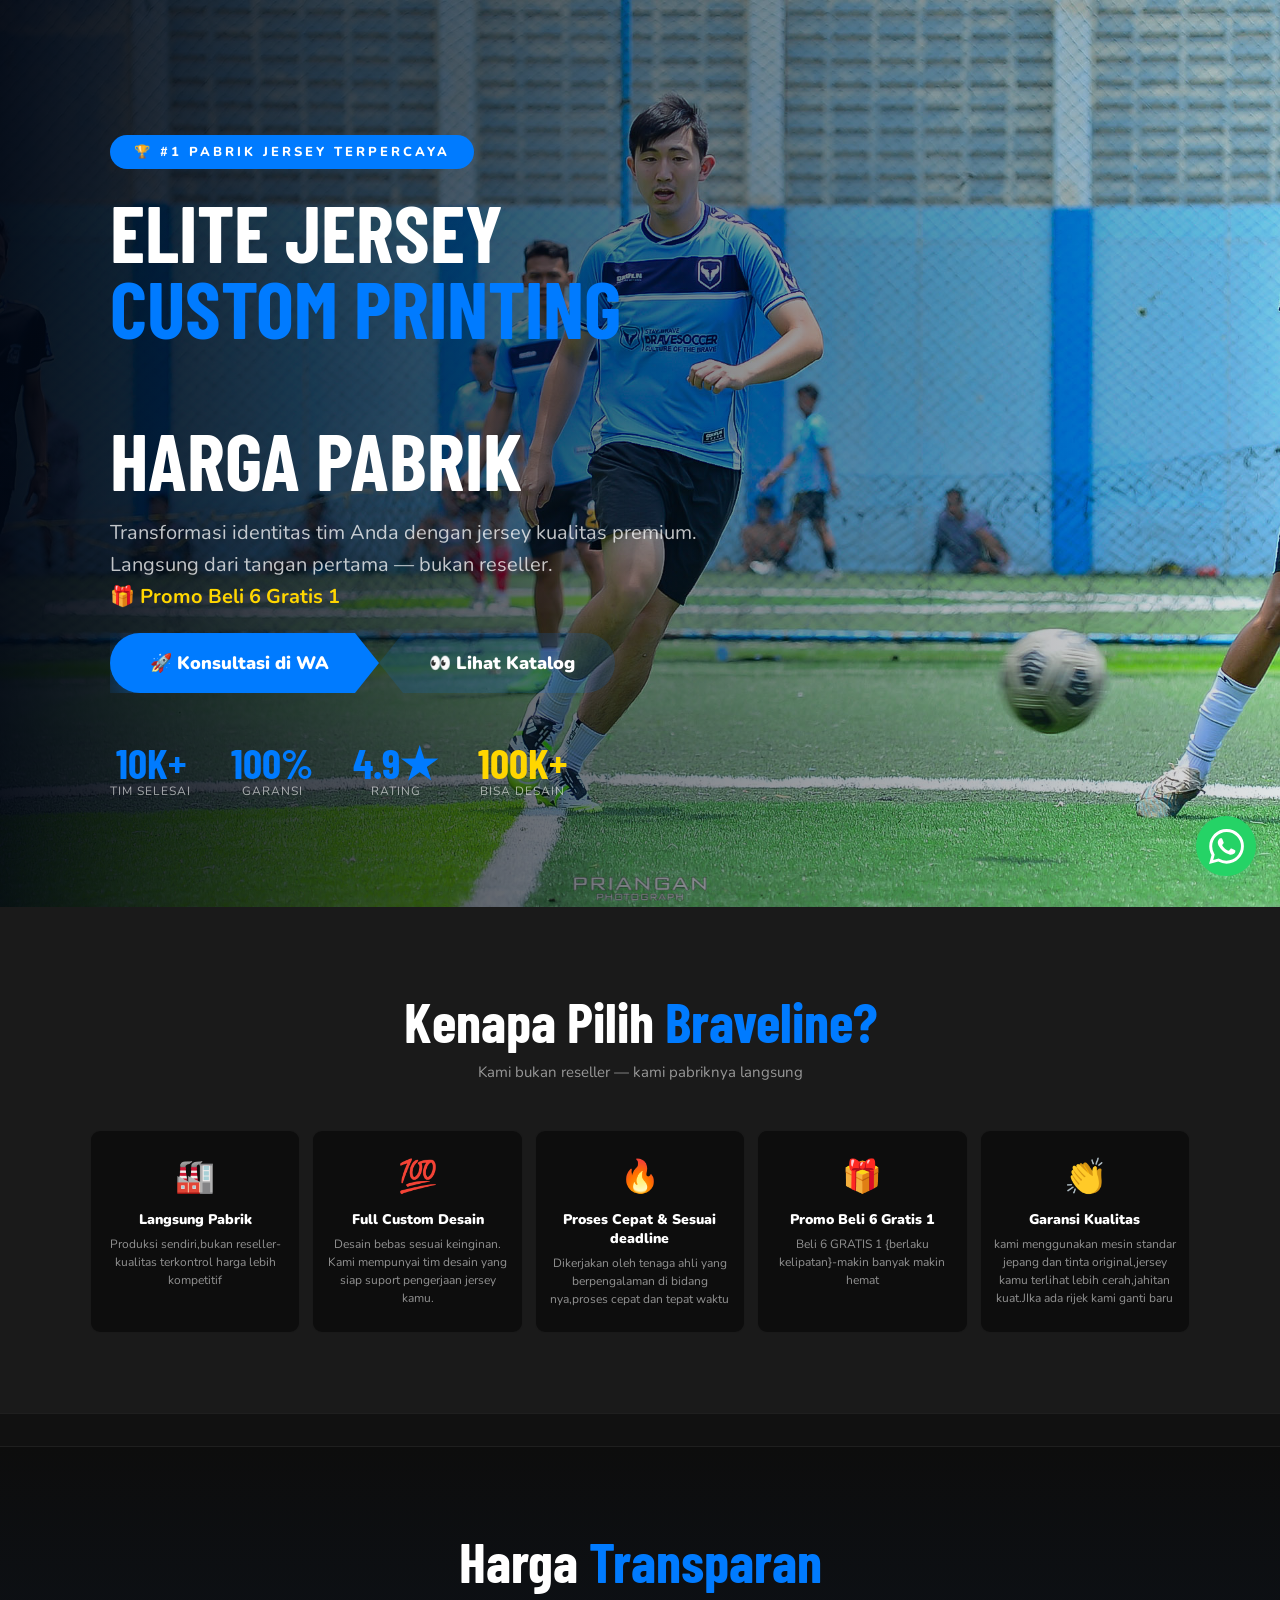
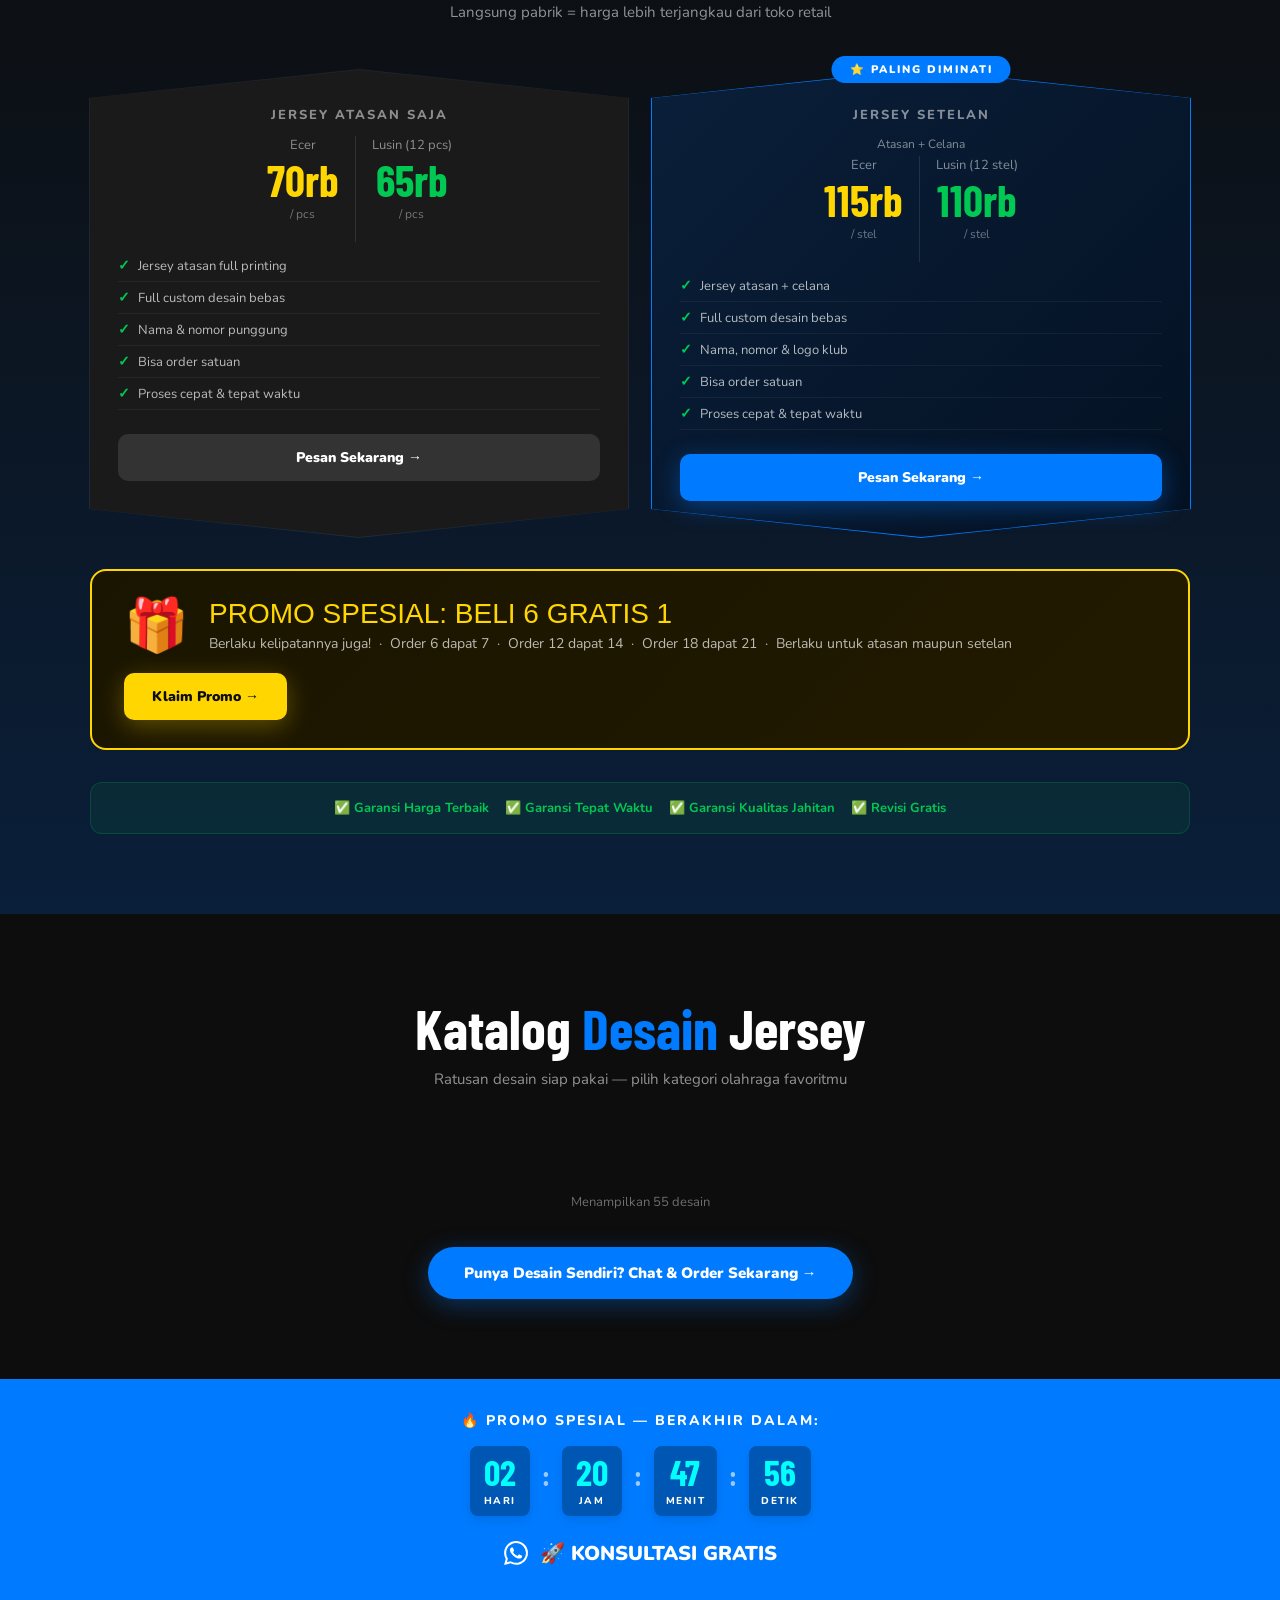
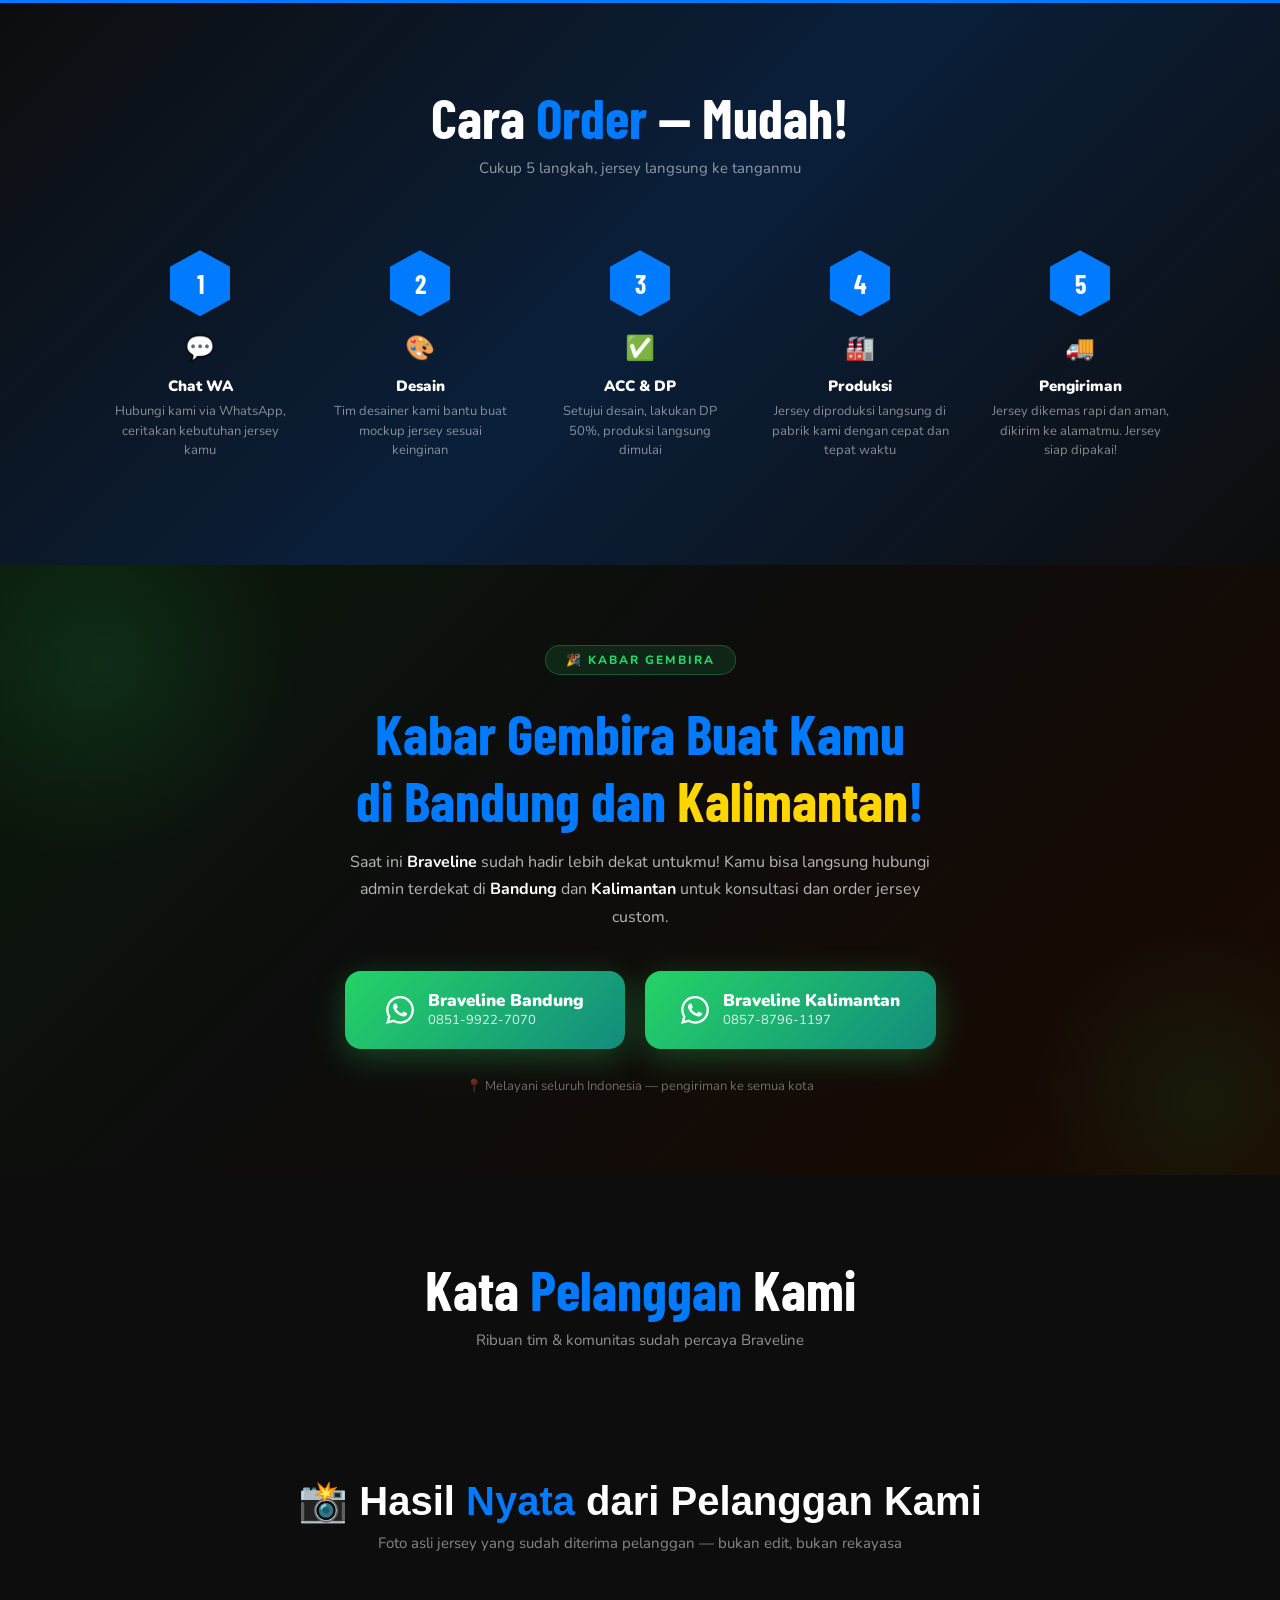
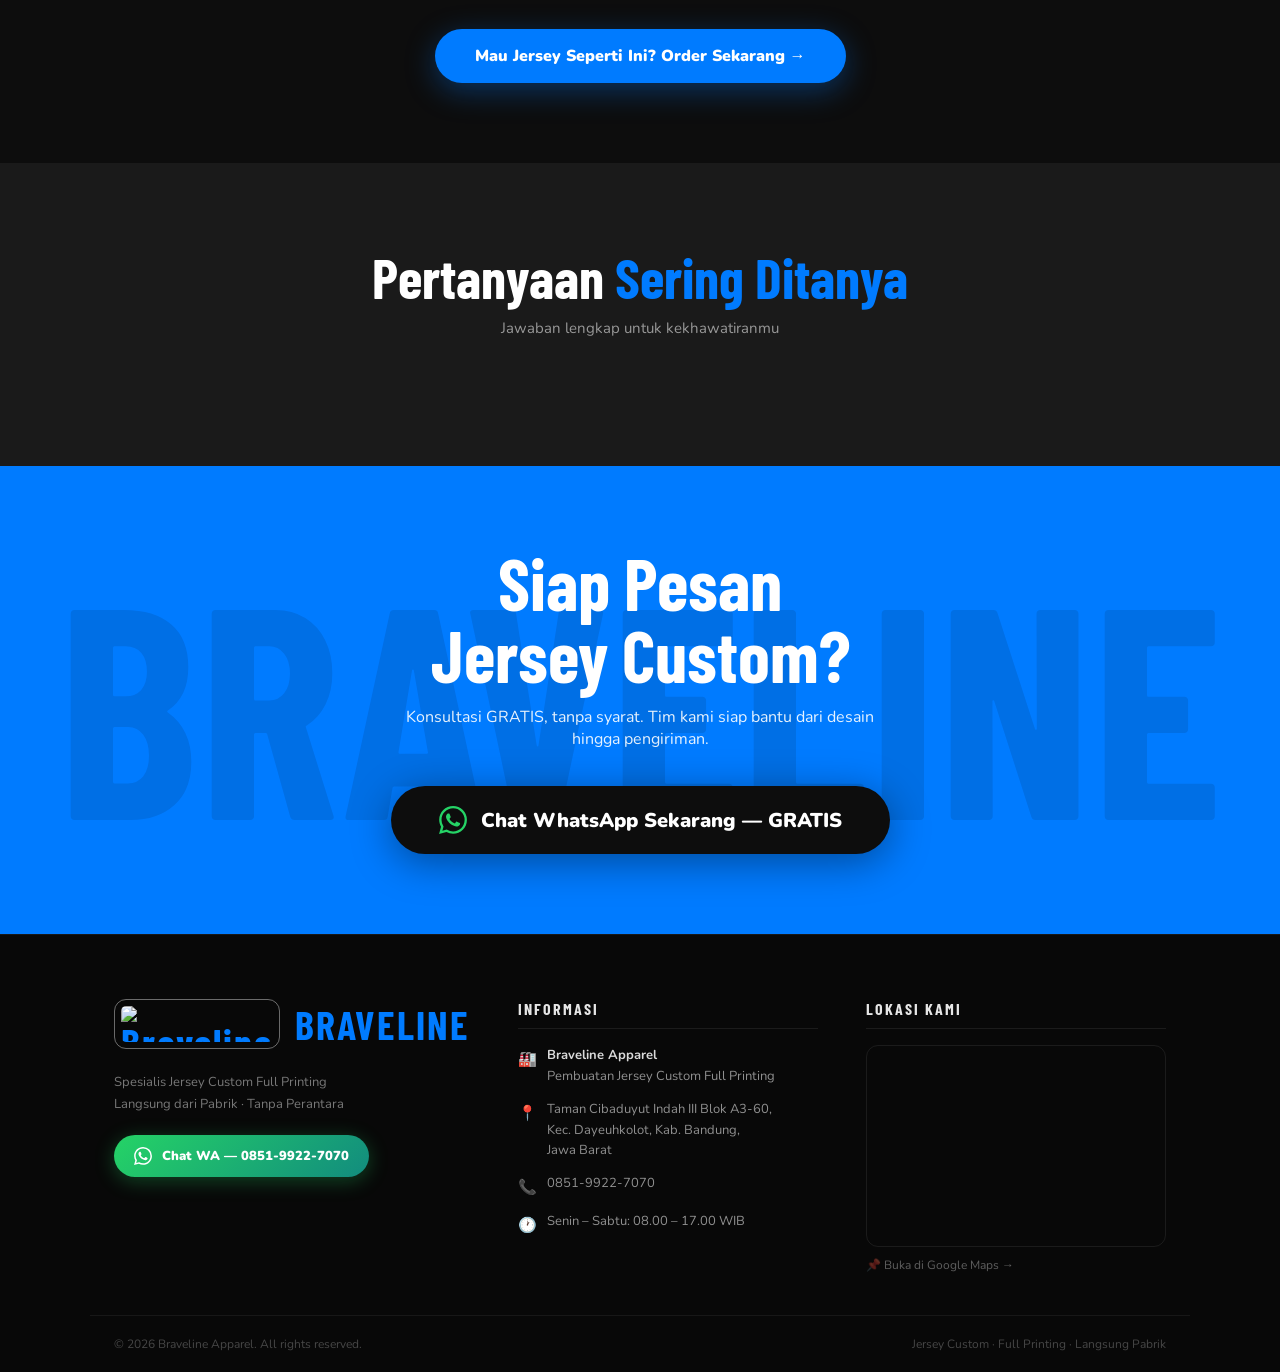
==== index.html @ 71b63ddf "UI: Reversed Hasil Nyata carousel direction for counter-flow effect" ====
<!DOCTYPE html>
<html lang="id">
<head>
    <meta charset="UTF-8">
    <meta name="viewport" content="width=device-width, initial-scale=1.0">
    <title>Braveline – MANUFAKTUR JERSEY MUTU TINGGI &amp; EKONOMIS</title>
    <meta name="description" content="Sentra produksi kaos olahraga cetakan personal bermutu. Rancangan sesuka hati, material unggulan, dengan nilai ekonomis.">
    
    <!-- Open Graph / Meta Tags -->
    <meta property="og:type" content="website">
    <meta property="og:url" content="https://braveline.id/">
    <meta property="og:title" content="Braveline – MANUFAKTUR JERSEY MUTU TINGGI &amp; EKONOMIS">
    <meta property="og:description" content="Sentra produksi kaos olahraga cetakan personal bermutu. Rancangan sesuka hati, material unggulan, dengan nilai ekonomis.">
    <meta property="og:image" id="dyn_og_image" content="images/logo.jpg">
    <meta property="twitter:card" content="summary_large_image">
    <meta property="twitter:image" id="dyn_tw_image" content="images/logo.jpg">

    <!-- Favicon & Icons -->
    <link rel="icon" id="dyn_favicon" href="images/logo.jpg" sizes="32x32">
    <link rel="icon" id="dyn_favicon_large" href="images/logo.jpg" sizes="192x192">
    <link rel="apple-touch-icon" id="dyn_apple_icon" href="images/logo.jpg">
    <meta name="msapplication-TileImage" id="dyn_ms_tile" content="images/logo.jpg">

    <!-- Fonts -->
    <link href="https://fonts.googleapis.com/css2?family=Barlow+Condensed:ital,wght@0,700;0,800;0,900;1,700;1,800;1,900&family=Nunito:wght@400;700;800;900&display=swap" rel="stylesheet">
</head>
<body class="home">
<style>:root {
    --biru: #007BFF;
    --biru-gelap: #0056b3;
    --hitam: #0D0D0D;
    --abu: #1A1A1A;
    --abu-muda: #F5F5F5;
    --putih: #FFFFFF;
    --kuning: #FFD600;
    --hijau: #00C853;
  }

  * { margin: 0; padding: 0; box-sizing: border-box; }

  body {
    font-family: 'Nunito', sans-serif;
    background: var(--hitam);
    color: var(--putih);
    overflow-x: hidden;
  }

  .hidden {
    display: none !important;
  }

  .hero {
    background: url('images/hero.png') center/cover no-repeat;
    padding: clamp(80px, 15vh, 160px) 0 clamp(60px, 12vh, 120px);
    position: relative;
    overflow: hidden;
    display: flex;
    align-items: center;
    justify-content: center;
  }

  .hero::before {
    content: '';
    position: absolute;
    inset: 0;
    background: linear-gradient(90deg, rgba(1,6,17,0.95) 0%, rgba(1,6,17,0.5) 50%, rgba(1,6,17,0.1) 100%);
    z-index: 1;
  }

  .hero-content {
    flex: 1;
    max-width: 800px;
    position: relative;
    z-index: 5;
    text-align: left;
  }

  .hero-badge {
    background: var(--biru);
    color: var(--putih);
    font-size: 13px;
    font-weight: 800;
    letter-spacing: 3px;
    text-transform: uppercase;
    padding: 8px 24px;
    border-radius: 50px;
    margin-bottom: 24px;
    position: relative;
    z-index: 2;
    display: inline-block;
    animation: fadeDown 0.8s ease both;
  }

  @keyframes fadeDown {
    from { opacity: 0; transform: translateY(-20px); }
    to { opacity: 1; transform: translateY(0); }
  }
  @keyframes fadeUp {
    from { opacity: 0; transform: translateY(30px); }
    to { opacity: 1; transform: translateY(0); }
  }

  .hero-title {
    font-family: 'Barlow Condensed', sans-serif; font-weight: 700;
    font-size: clamp(40px, 8vw, 80px);
    line-height: 0.95;
    text-align: left;
    position: relative;
    z-index: 2;
    animation: fadeDown 0.8s ease 0.2s both;
  }

  .hero-title span.hl-color {
    color: var(--biru);
    display: block;
  }

  .hero-subtitle {
    font-size: clamp(16px, 2.5vw, 20px);
    color: rgba(255,255,255,0.75);
    text-align: left;
    max-width: 600px;
    line-height: 1.6;
    margin: 20px 0;
    position: relative;
    z-index: 2;
    animation: fadeUp 0.8s ease 0.4s both;
  }

  .hero-subtitle strong { color: var(--kuning); }

  .hero-stats {
    display: flex;
    gap: 40px;
    margin: 48px 0 0 0;
    position: relative;
    z-index: 2;
    animation: fadeUp 0.8s ease 0.5s both;
    flex-wrap: wrap;
    justify-content: flex-start;
  }

  .stat-item { text-align: center; }

  .stat-number {
    font-family: 'Barlow Condensed', sans-serif; font-weight: 700;
    font-size: 42px;
    color: var(--kuning);
    line-height: 1;
  }

  .stat-label {
    font-size: 12px;
    color: rgba(255,255,255,0.6);
    text-transform: uppercase;
    letter-spacing: 1px;
  }

  .btn-wa {
    display: inline-flex;
    align-items: center;
    gap: 12px;
    background: #007BFF;
    color: var(--putih);
    font-size: 18px;
    font-weight: 900;
    padding: 18px 50px 18px 40px;
    border-radius: 60px 0 0 60px;
    text-decoration: none;
    transition: all 0.3s ease;
    position: relative;
    z-index: 2;
    clip-path: polygon(0% 0%, calc(100% - 24px) 0%, 100% 50%, calc(100% - 24px) 100%, 0% 100%);
    filter: drop-shadow(0 8px 15px rgba(0,123,255,0.4));
    animation: fadeUp 0.8s ease 0.6s both;
  }

  .btn-wa:hover {
    transform: translateY(-3px) scale(1.02);
    filter: drop-shadow(0 12px 25px rgba(0,123,255,0.6));
  }

  .btn-wa svg, .btn-cta-wa svg { width: 24px; height: 24px; fill: white; flex-shrink: 0; }

  /* Removed btn-wa-pulse for clean arrow shape */

  /* BUTTON KATALOG ARROW */
  .btn-catalog {
    display: inline-flex;
    align-items: center;
    gap: 10px;
    background: rgba(0,123,255,0.15); /* Translucent blue */
    color: var(--putih);
    font-size: 18px;
    font-weight: 900;
    padding: 18px 40px 18px 50px;
    border-radius: 0 60px 60px 0;
    text-decoration: none;
    transition: all 0.3s ease;
    position: relative;
    z-index: 2;
    clip-path: polygon(24px 0%, 100% 0%, 100% 100%, 24px 100%, 0% 50%);
    animation: fadeUp 0.8s ease 0.6s both;
  }

  .btn-catalog:hover {
    background: rgba(0,123,255,0.3);
    transform: translateY(-3px) scale(1.02);
  }

  .hero-actions {
    display: flex;
    gap: -8px; /* Intentionally negative gap to mesh them */
    margin-bottom: 40px;
    justify-content: flex-start;
    flex-wrap: nowrap;
    position: relative;
    z-index: 2;
  }
  
  @media (max-width: 600px) {
    .btn-wa, .btn-catalog {
        font-size: 16px;
        padding: 14px 40px 14px 28px;
    }
    .btn-catalog {
        padding: 14px 28px 14px 40px;
    }
  }

  .countdown-section {
    background: var(--biru);
    padding: 32px 20px;
    text-align: center;
  }

  .countdown-label {
    font-size: 14px;
    font-weight: 800;
    letter-spacing: 2px;
    text-transform: uppercase;
    margin-bottom: 16px;
  }

  .countdown-boxes {
    display: flex;
    gap: 12px;
    justify-content: center;
    align-items: center;
  }

  .cd-box {
    background: var(--biru-gelap);
    border-radius: 8px;
    padding: 8px 12px;
    min-width: 60px;
    text-align: center;
    box-shadow: 0 4px 12px rgba(0,0,0,0.1);
  }

  .cd-num {
    font-family: 'Barlow Condensed', sans-serif; font-weight: 700;
    font-size: 36px;
    line-height: 1;
    color: #00FFFF;
  }

  .cd-label {
    font-size: 10px;
    font-weight: 800;
    letter-spacing: 1.5px;
    text-transform: uppercase;
    color: var(--putih);
    margin-top: 4px;
  }

  .cd-sep {
    font-family: 'Barlow Condensed', sans-serif; font-weight: 700;
    font-size: 28px;
    color: rgba(255,255,255,0.6);
    padding-bottom: 12px;
  }

  .countdown-cta {
    display: inline-flex;
    align-items: center;
    justify-content: center;
    gap: 12px;
    color: var(--putih);
    font-size: 20px;
    font-weight: 900;
    text-decoration: none;
    margin-top: 24px;
    transition: all 0.3s ease;
  }
  .countdown-cta:hover { transform: scale(1.05); }
  .countdown-cta svg { width: 24px; height: 24px; fill: currentColor; }

  .section { padding: 80px 20px; }

  .section-title {
    font-family: 'Barlow Condensed', sans-serif; font-weight: 700;
    font-size: clamp(36px, 6vw, 56px);
    text-align: center;
    margin-bottom: 8px;
  }

  .section-title span { color: var(--biru); }

  .section-sub {
    text-align: center;
    color: rgba(255,255,255,0.55);
    font-size: 15px;
    margin-bottom: 48px;
  }

  .container { max-width: 1100px; margin: 0 auto; }

  .usp-section { background: var(--abu); padding: 80px 20px; }

  .usp-grid {
    display: grid;
    grid-template-columns: repeat(auto-fill, minmax(190px, 1fr));
    gap: 12px;
    justify-content: center;
  }

  .usp-card {
    background: #0d0d0d;
    border: 1px solid rgba(255,255,255,0.05);
    border-radius: 10px;
    padding: 24px 12px;
    text-align: center;
    transition: all 0.3s ease;
    position: relative;
    overflow: hidden;
  }

  .usp-card::before {
    content: '';
    position: absolute;
    top: 0; left: 35%; right: 35%;
    height: 3px;
    background: var(--biru);
    transform: scaleX(0);
    transition: transform 0.3s ease;
    border-radius: 0 0 4px 4px;
  }

  .usp-card:hover { transform: translateY(-4px); border-color: rgba(0,123,255,0.5); }
  .usp-card:hover::before { transform: scaleX(1); }

  .usp-icon { font-size: 32px; margin-bottom: 12px; display: block; }
  .usp-title { font-size: 14px; font-weight: 900; margin-bottom: 6px; color: var(--putih); }
  .usp-desc { font-size: 12px; color: rgba(255,255,255,0.55); line-height: 1.5; }

  .harga-section {
    background: linear-gradient(180deg, #0D0D0D 0%, #0a1f3a 100%);
    padding: 80px 20px;
  }

  .harga-grid {
    display: grid;
    grid-template-columns: repeat(auto-fit, minmax(280px, 1fr));
    gap: 24px;
  }

  .harga-card {
    padding: 36px 28px;
    text-align: center;
    transition: all 0.3s ease;
    position: relative;
    z-index: 1;
  }

  .harga-card::before {
    content: '';
    position: absolute;
    inset: 0;
    z-index: -1;
    background: var(--abu);
    clip-path: polygon(50% 0, 100% 28px, 100% calc(100% - 28px), 50% 100%, 0 calc(100% - 28px), 0 28px);
    transition: all 0.3s ease;
  }

  .harga-card::after {
    content: '';
    position: absolute;
    inset: -1px;
    z-index: -2;
    background: rgba(255,255,255,0.08);
    clip-path: polygon(50% 0, 100% 29px, 100% calc(100% - 29px), 50% 100%, 0 calc(100% - 29px), 0 29px);
    transition: all 0.3s ease;
  }

  .harga-card.featured::before {
    background: linear-gradient(135deg, #0a1f3a, #041122);
  }

  .harga-card.featured::after {
    background: var(--biru);
  }

  .harga-badge {
    position: absolute;
    top: -14px;
    left: 50%;
    transform: translateX(-50%);
    background: var(--biru);
    color: white;
    font-size: 11px;
    font-weight: 900;
    letter-spacing: 2px;
    text-transform: uppercase;
    padding: 6px 18px;
    border-radius: 50px;
    white-space: nowrap;
  }

  .harga-kategori {
    font-size: 13px;
    font-weight: 800;
    letter-spacing: 2px;
    text-transform: uppercase;
    color: rgba(255,255,255,0.5);
    margin-bottom: 12px;
  }

  .harga-mulai { font-size: 13px; color: rgba(255,255,255,0.5); }

  .harga-angka {
    font-family: 'Barlow Condensed', sans-serif; font-weight: 700;
    font-size: 56px;
    color: var(--kuning);
    line-height: 1;
    margin: 4px 0;
  }

  .harga-satuan { font-size: 12px; color: rgba(255,255,255,0.4); margin-bottom: 20px; }

  .harga-fitur { list-style: none; text-align: left; margin-bottom: 24px; }

  .harga-fitur li {
    font-size: 13px;
    color: rgba(255,255,255,0.7);
    padding: 6px 0;
    display: flex;
    align-items: center;
    gap: 8px;
    border-bottom: 1px solid rgba(255,255,255,0.05);
  }

  .harga-fitur li::before {
    content: '✓';
    color: var(--hijau);
    font-weight: 900;
    font-size: 14px;
    flex-shrink: 0;
  }

  .testi-section { background: var(--hitam); padding: 80px 20px; }

  .testi-grid {
    display: flex;
    gap: 20px;
    width: max-content;
    will-change: transform;
  }

  .testi-card {
    min-width: 320px;
    max-width: 320px;
    flex-shrink: 0;
    background: var(--abu);
    border-radius: 16px;
    padding: 28px;
    border: 1px solid rgba(255,255,255,0.06);
    position: relative;
  }

  .testi-stars { color: var(--kuning); font-size: 16px; margin-bottom: 12px; }

  .testi-text {
    font-size: 14px;
    color: rgba(255,255,255,0.75);
    line-height: 1.7;
    margin-bottom: 20px;
    font-style: italic;
  }

  .testi-text::before {
    content: '"';
    font-family: 'Barlow Condensed', sans-serif; font-weight: 700;
    font-size: 60px;
    color: var(--biru);
    opacity: 0.4;
    line-height: 0;
    vertical-align: -20px;
    margin-right: 4px;
  }

  .testi-author { display: flex; align-items: center; gap: 12px; }

  .testi-avatar {
    width: 44px;
    height: 44px;
    border-radius: 50%;
    background: linear-gradient(135deg, var(--biru), #ff6b35);
    display: flex;
    align-items: center;
    justify-content: center;
    font-family: 'Barlow Condensed', sans-serif; font-weight: 700;
    font-size: 20px;
    color: white;
    flex-shrink: 0;
  }

  .testi-name { font-weight: 800; font-size: 14px; }
  .testi-kota { font-size: 12px; color: rgba(255,255,255,0.45); }

  .testi-verified {
    position: absolute;
    top: 20px;
    right: 20px;
    background: rgba(0,200,83,0.15);
    color: var(--hijau);
    font-size: 11px;
    font-weight: 800;
    padding: 4px 10px;
    border-radius: 50px;
    border: 1px solid rgba(0,200,83,0.3);
  }

  .proses-section {
    background: linear-gradient(135deg, #0D0D0D, #0a1f3a, #0D0D0D);
    padding: 80px 20px;
  }

  .proses-steps {
    display: grid;
    grid-template-columns: repeat(auto-fit, minmax(200px, 1fr));
    gap: 0;
    position: relative;
  }

  .proses-step { text-align: center; padding: 24px 20px; position: relative; }

  .step-num {
    width: 60px;
    height: 66px;
    background: var(--biru);
    display: flex;
    align-items: center;
    justify-content: center;
    font-family: 'Barlow Condensed', sans-serif; font-weight: 700;
    font-size: 26px;
    color: white;
    margin: 0 auto 16px;
    position: relative;
    z-index: 2;
    clip-path: polygon(50% 0%, 100% 25%, 100% 75%, 50% 100%, 0% 75%, 0% 25%);
  }

  .step-num::before {
    content: '';
    position: absolute;
    inset: -6px;
    background: rgba(0,123,255,0.15);
    clip-path: polygon(50% 0%, 100% 25%, 100% 75%, 50% 100%, 0% 75%, 0% 25%);
    z-index: -1;
  }

  .step-icon { font-size: 24px; margin-bottom: 12px; display: block; }
  .step-title { font-weight: 900; font-size: 15px; margin-bottom: 6px; }
  .step-desc { font-size: 13px; color: rgba(255,255,255,0.5); line-height: 1.5; }

  .faq-section { background: var(--abu); padding: 80px 20px; }

  .faq-item {
    border: 1px solid rgba(255,255,255,0.08);
    border-radius: 12px;
    margin-bottom: 12px;
    overflow: hidden;
    transition: border-color 0.3s;
  }

  .faq-item.open { border-color: rgba(0,123,255,0.4); }

  .faq-q {
    padding: 20px 24px;
    font-weight: 800;
    font-size: 15px;
    cursor: pointer;
    display: flex;
    justify-content: space-between;
    align-items: center;
    background: var(--hitam);
    user-select: none;
  }

  .faq-q:hover { background: #1a1a1a; }

  .faq-arrow {
    font-size: 20px;
    color: var(--biru);
    transition: transform 0.3s ease;
    flex-shrink: 0;
  }

  .faq-item.open .faq-arrow { transform: rotate(180deg); }

  .faq-a {
    max-height: 0;
    overflow: hidden;
    transition: max-height 0.4s ease, padding 0.3s ease;
    font-size: 14px;
    color: rgba(255,255,255,0.6);
    line-height: 1.7;
    padding: 0 24px;
    background: var(--hitam);
  }

  .faq-item.open .faq-a { max-height: 200px; padding: 0 24px 20px; }

  .final-cta {
    background: var(--biru);
    padding: 80px 20px;
    text-align: center;
    position: relative;
    overflow: hidden;
  }

  .final-cta::before {
    content: 'BRAVELINE';
    font-family: 'Barlow Condensed', sans-serif; font-weight: 700;
    font-size: 300px;
    position: absolute;
    top: 50%; left: 50%;
    transform: translate(-50%, -50%);
    color: rgba(0,0,0,0.1);
    white-space: nowrap;
    pointer-events: none;
  }

  .final-cta-title {
    font-family: 'Barlow Condensed', sans-serif; font-weight: 700;
    font-size: clamp(40px, 7vw, 72px);
    line-height: 1;
    position: relative;
    z-index: 2;
    margin-bottom: 16px;
  }

  .final-cta-sub {
    font-size: 16px;
    opacity: 0.9;
    margin-bottom: 36px;
    position: relative;
    z-index: 2;
    max-width: 500px;
    margin-left: auto;
    margin-right: auto;
  }

  .btn-wa-big {
    display: inline-flex;
    align-items: center;
    gap: 14px;
    background: var(--hitam);
    color: var(--putih);
    font-size: 20px;
    font-weight: 900;
    padding: 20px 48px;
    border-radius: 60px;
    text-decoration: none;
    box-shadow: 0 8px 40px rgba(0,0,0,0.4);
    transition: all 0.3s ease;
    position: relative;
    z-index: 2;
  }

  .btn-wa-big:hover {
    transform: translateY(-4px) scale(1.04);
    background: #111;
    box-shadow: 0 20px 60px rgba(0,0,0,0.5);
  }

  .btn-wa-big svg { width: 28px; height: 28px; fill: #25D366; flex-shrink: 0; }

  .trust-bar {
    background: #111;
    border-top: 1px solid rgba(255,255,255,0.06);
    border-bottom: 1px solid rgba(255,255,255,0.06);
    padding: 16px 20px;
    overflow: hidden;
  }

  .trust-scroll {
    display: flex;
    gap: 48px;
    animation: marquee 20s linear infinite;
    white-space: nowrap;
    width: max-content;
  }

  @keyframes marquee {
    from { transform: translateX(0); }
    to { transform: translateX(-50%); }
  }

  .trust-item {
    display: flex;
    align-items: center;
    gap: 8px;
    font-size: 13px;
    font-weight: 700;
    color: rgba(255,255,255,0.5);
    flex-shrink: 0;
  }

  .trust-item span { color: var(--kuning); }

  .garansi-bar {
    background: rgba(0,200,83,0.08);
    border: 1px solid rgba(0,200,83,0.2);
    border-radius: 12px;
    padding: 16px 24px;
    display: flex;
    align-items: center;
    gap: 16px;
    margin-top: 32px;
    flex-wrap: wrap;
    justify-content: center;
  }

  .garansi-item {
    display: flex;
    align-items: center;
    gap: 8px;
    font-size: 13px;
    font-weight: 700;
    color: var(--hijau);
  }

  @media (max-width: 1024px) {
    .hero { flex-direction: column; text-align: center; background-position: center; justify-content: center; padding-top: clamp(100px, 12vh, 120px); }
    .hero-content { text-align: center; }
    .hero-title { text-align: center; }
    .hero-subtitle { text-align: center; margin: 20px auto; }
    .hero-actions { justify-content: center; }
    .hero-stats { justify-content: center; gap: 24px; margin: 24px 0 0; }
  }

  @media (max-width: 768px) {
    .hero-actions { flex-direction: column; width: 100%; gap: 12px; }
    .hero-actions .btn-wa, .hero-actions .btn-catalog { width: 100%; justify-content: center; padding: 16px; font-size: 16px; }
    .hero-stats { gap: 16px; }
    .stat-number { font-size: 32px; }
    .cd-num { font-size: 28px; }
    .cd-box { min-width: 52px; padding: 6px 10px; }
    .countdown-cta { font-size: 16px; margin-top: 20px; }
  }

  @media (max-width: 480px) {
    .harga-grid { grid-template-columns: 1fr; }
    .kategori-grid { --hex-w: 90px; --hex-h: 100px; --hex-gap: 4px; }
    .proses-steps { grid-template-columns: 1fr 1fr; }
  }

  /* ====== KATALOG GALERI ====== */
  .katalog-filter {
    display: flex;
    flex-wrap: wrap;
    gap: 8px;
    justify-content: center;
    margin-bottom: 32px;
  }

  .kf-btn {
    background: #1a1a1a;
    border: 1px solid rgba(255,255,255,0.1);
    color: rgba(255,255,255,0.6);
    font-family: 'Nunito', sans-serif;
    font-size: 12px;
    font-weight: 800;
    padding: 8px 16px;
    border-radius: 50px;
    cursor: pointer;
    transition: all 0.25s ease;
    white-space: nowrap;
  }

  .kf-btn:hover { border-color: rgba(0,123,255,0.5); color: white; }

  .kf-btn.active {
    background: var(--biru);
    border-color: var(--biru);
    color: white;
    box-shadow: 0 4px 16px rgba(0,123,255,0.4);
  }

  .katalog-grid {
    display: grid;
    grid-template-columns: repeat(7, 1fr);
    gap: 10px;
  }
  @media (max-width: 768px) and (min-width: 481px) {
    .katalog-grid { grid-template-columns: repeat(4, 1fr); }
  }

  .kg-item {
    border-radius: 10px;
    overflow: hidden;
    background: #1a1a1a;
    aspect-ratio: 1;
    cursor: pointer;
    transition: all 0.3s ease;
    border: 1px solid rgba(255,255,255,0.05);
  }

  .kg-item img {
    width: 100%;
    height: 100%;
    object-fit: cover;
    display: block;
    transition: transform 0.35s ease;
  }

  .kg-item:hover {
    border-color: var(--biru);
    transform: scale(1.04);
    box-shadow: 0 6px 20px rgba(0,123,255,0.3);
  }

  .kg-item:hover img { transform: scale(1.08); }
  .kg-item.hidden { display: none; }

  @media (max-width: 480px) {
    .katalog-grid { grid-template-columns: repeat(3, 1fr); gap: 6px; }
    .kf-btn { font-size: 11px; padding: 7px 12px; }
  }
</style><section class="hero">
<div class="container" style="width: 100%; padding: 0 20px;">
<div class="hero-content">
  <div class="hero-badge" id="dyn_hero_badge">🏆 #1 Pabrik Jersey Terpercaya</div><h1 class="hero-title">
<span id="dyn_hero_title1">ELITE JERSEY</span><br>
<span id="dyn_hero_title2" class="hl-color" style="color: #007BFF;">CUSTOM PRINTING</span><br>
<span id="dyn_hero_title3">HARGA PABRIK</span></h1><p class="hero-subtitle">
<span id="dyn_hero_subtitle">Transformasi identitas tim Anda dengan jersey kualitas premium.<br>Langsung dari tangan pertama — bukan reseller.</span><br>
<strong><span id="dyn_hero_promo">🎁 Promo Beli 6 Gratis 1</span></strong>
</p>

<div class="hero-actions">
  <a href="https://wa.me/6285199227070?text=Halo%20Braveline%2C%20saya%20mau%20konsultasi%20jersey%20custom" class="btn-wa" id="dyn_hero_action_wa">🚀 Konsultasi di WA</a>
  <a href="#katalogGrid" class="btn-catalog" id="dyn_hero_action_catalog">👀 Lihat Katalog</a>
</div>

<div class="hero-stats"><div class="stat-item"><div class="stat-number" style="color: #007BFF;">10K+</div><div class="stat-label">TIM SELESAI</div></div><div class="stat-item"><div class="stat-number" style="color: #007BFF;">100%</div><div class="stat-label">GARANSI</div></div><div class="stat-item"><div class="stat-number" style="color: #007BFF;">4.9★</div><div class="stat-label">RATING</div></div><div class="stat-item"><div class="stat-number"><span id="dyn_hero_stat4_val">100K+</span></div><div class="stat-label"><span id="dyn_hero_stat4_lab">BISA DESAIN</span></div></div>
</div>
</div>
</div>
</section>
<section class="usp-section"><div class="container"><h2 class="section-title">Kenapa Pilih <span>Braveline?</span></h2><p class="section-sub">Kami bukan reseller — kami pabriknya langsung</p><div class="usp-grid" id="dyn_usp_grid">
<div class="usp-card"><span class="usp-icon">🏭</span><div class="usp-title">Langsung Pabrik</div><div class="usp-desc">Produksi sendiri,bukan reseller-kualitas terkontrol harga lebih kompetitif</div></div>
<div class="usp-card"><span class="usp-icon">💯</span><div class="usp-title">Full Custom Desain</div><div class="usp-desc">Desain bebas sesuai keinginan. Kami mempunyai tim desain yang siap suport pengerjaan jersey kamu.</div></div>
<div class="usp-card"><span class="usp-icon">🔥</span><div class="usp-title">Proses Cepat &amp; Sesuai deadline</div><div class="usp-desc">Dikerjakan oleh tenaga ahli yang berpengalaman di bidang nya,proses cepat dan tepat waktu</div></div>
<div class="usp-card"><span class="usp-icon">🎁</span><div class="usp-title">Promo Beli 6 Gratis 1</div><div class="usp-desc">Beli 6 GRATIS 1 {berlaku kelipatan}-makin banyak makin hemat</div></div>
<div class="usp-card"><span class="usp-icon">👏</span><div class="usp-title">Garansi Kualitas</div><div class="usp-desc">kami menggunakan mesin standar jepang dan tinta original,jersey kamu terlihat lebih cerah,jahitan kuat.JIka ada rijek kami ganti baru</div></div>
</div></div></section>
<div class="trust-bar"><div class="trust-scroll" id="trustbar-container"></div></div>
<section class="harga-section"><div class="container"><h2 class="section-title">Harga <span>Transparan</span></h2><p class="section-sub">Langsung pabrik = harga lebih terjangkau dari toko retail</p><div class="harga-grid"><div class="harga-card"><div class="harga-kategori">Jersey Atasan Saja</div><div style="display:flex;gap:16px;justify-content:center;flex-wrap:wrap;margin-bottom:8px;"><div><div class="harga-mulai">Ecer</div><div class="harga-angka" style="font-size:44px;">70rb</div><div class="harga-satuan">/ pcs</div></div><div style="width:1px;background:rgba(255,255,255,0.1);"></div><div><div class="harga-mulai">Lusin (12 pcs)</div><div class="harga-angka" style="font-size:44px;color:#00C853;">65rb</div><div class="harga-satuan">/ pcs</div></div></div><ul class="harga-fitur"><li>Jersey atasan full printing</li><li>Full custom desain bebas</li><li>Nama &amp; nomor punggung</li><li>Bisa order satuan</li><li>Proses cepat &amp; tepat waktu</li></ul>
<a href="https://wa.me/6285199227070?text=Halo%20Braveline%2C%20saya%20mau%20konsultasi%20jersey%20custom" target="_blank" class="btn-cta-wa" style="display:block;background:#333;color:white;text-align:center;padding:14px;border-radius:10px;font-weight:900;font-size:14px;text-decoration:none;transition:background 0.3s;" onmouseover="this.style.background='#007BFF'" onmouseout="this.style.background='#333'">Pesan Sekarang →</a></div><div class="harga-card featured"><div class="harga-badge">⭐ PALING DIMINATI</div><div class="harga-kategori">Jersey Setelan</div><div style="margin-bottom:4px;font-size:12px;color:rgba(255,255,255,0.5);text-align:center;">Atasan + Celana</div><div style="display:flex;gap:16px;justify-content:center;flex-wrap:wrap;margin-bottom:8px;"><div><div class="harga-mulai">Ecer</div><div class="harga-angka" style="font-size:44px;">115rb</div><div class="harga-satuan">/ stel</div></div><div style="width:1px;background:rgba(255,255,255,0.1);"></div><div><div class="harga-mulai">Lusin (12 stel)</div><div class="harga-angka" style="font-size:44px;color:#00C853;">110rb</div><div class="harga-satuan">/ stel</div></div></div><ul class="harga-fitur"><li>Jersey atasan + celana</li><li>Full custom desain bebas</li><li>Nama, nomor &amp; logo klub</li><li>Bisa order satuan</li><li>Proses cepat &amp; tepat waktu</li></ul>
<a href="https://wa.me/6285199227070?text=Halo%20Braveline%2C%20saya%20mau%20konsultasi%20jersey%20custom" target="_blank" class="btn-cta-wa" style="display:block;background:var(--biru);color:white;text-align:center;padding:14px;border-radius:10px;font-weight:900;font-size:14px;text-decoration:none;box-shadow:0 6px 24px rgba(0,123,255,0.4);">Pesan Sekarang →</a></div></div><div style="margin-top:32px;background:linear-gradient(135deg,#1a1500,#221a00);border:2px solid var(--kuning);border-radius:16px;padding:28px 32px;display:flex;align-items:center;justify-content:space-between;flex-wrap:wrap;gap:20px;"><div style="display:flex;align-items:center;gap:20px;flex-wrap:wrap;"><div style="font-size:52px;line-height:1;">🎁</div><div><div style="font-family:'Bebas Neue',sans-serif;font-size:28px;color:var(--kuning);line-height:1.1;">PROMO SPESIAL: BELI 6 GRATIS 1</div><div style="font-size:14px;color:rgba(255,255,255,0.7);margin-top:4px;">Berlaku kelipatannya juga! &#160;·&#160; Order 6 dapat 7 &#160;·&#160; Order 12 dapat 14 &#160;·&#160; Order 18 dapat 21 &#160;·&#160; Berlaku untuk atasan maupun setelan</div></div></div>
<a href="https://wa.me/6285199227070?text=Halo%20Braveline%2C%20saya%20mau%20konsultasi%20jersey%20custom" target="_blank" class="btn-cta-wa" style="display:inline-block;background:var(--kuning);color:#0D0D0D;padding:14px 28px;border-radius:10px;font-weight:900;font-size:14px;text-decoration:none;white-space:nowrap;box-shadow:0 6px 24px rgba(255,214,0,0.3);flex-shrink:0;">Klaim Promo →</a></div><div class="garansi-bar"><div class="garansi-item">✅ Garansi Harga Terbaik</div><div class="garansi-item">✅ Garansi Tepat Waktu</div><div class="garansi-item">✅ Garansi Kualitas Jahitan</div><div class="garansi-item">✅ Revisi Gratis</div></div></div></section><section class="katalog-section" style="background: var(--hitam); padding: 80px 20px;"><div class="container"><h2 class="section-title">Katalog <span>Desain</span> Jersey</h2><p class="section-sub">Ratusan desain siap pakai — pilih kategori olahraga favoritmu</p><div class="katalog-filter" id="katalogFilter"></div><div class="katalog-grid" id="katalogGrid"><!-- Dynamic items loaded from Supabase --></div><div style="text-align:center;margin-top:24px;"><button id="btnLoadMoreKatalog" style="display:none;background:transparent;border:1px solid rgba(255,255,255,0.2);color:white;font-weight:700;font-size:13px;padding:10px 24px;border-radius:50px;cursor:pointer;transition:all 0.3s ease;" onmouseover="this.style.background='rgba(255,255,255,0.1)';this.style.borderColor='white'" onmouseout="this.style.background='transparent';this.style.borderColor='rgba(255,255,255,0.2)'">Lihat Desain Lainnya &#x25BC;</button></div><div id="katalogInfo" style="text-align:center;margin-top:20px;font-size:13px;color:rgba(255,255,255,0.4);">
Menampilkan <span id="katalogCount">55</span> desain</div><div style="text-align:center;margin-top:36px;">
<a href="https://wa.me/6285199227070?text=Halo%20Braveline%2C%20saya%20mau%20konsultasi%20jersey%20custom" target="_blank" class="btn-cta-wa" style="display:inline-flex;align-items:center;gap:10px;background:var(--biru);color:white;padding:16px 36px;border-radius:50px;font-weight:900;font-size:15px;text-decoration:none;box-shadow:0 6px 24px rgba(0,123,255,0.35);transition:all 0.3s ease;" onmouseover="this.style.transform='translateY(-2px)';this.style.boxShadow='0 12px 36px rgba(0,123,255,0.5)'" onmouseout="this.style.transform='translateY(0)';this.style.boxShadow='0 6px 24px rgba(0,123,255,0.35)'">
Punya Desain Sendiri? Chat &amp; Order Sekarang →
</a></div></div></section>

<div class="countdown-section"><div class="countdown-label">🔥 PROMO SPESIAL — BERAKHIR DALAM:</div><div class="countdown-boxes"><div class="cd-box"><div class="cd-num" id="cd-hari">02</div><div class="cd-label">Hari</div></div><div class="cd-sep">:</div><div class="cd-box"><div class="cd-num" id="cd-jam">20</div><div class="cd-label">Jam</div></div><div class="cd-sep">:</div><div class="cd-box"><div class="cd-num" id="cd-menit">47</div><div class="cd-label">Menit</div></div><div class="cd-sep">:</div><div class="cd-box"><div class="cd-num" id="cd-detik">56</div><div class="cd-label">Detik</div></div></div>
<a href="https://wa.me/6285199227070?text=Halo%20Braveline%2C%20saya%20mau%20konsultasi%20jersey%20custom" class="countdown-cta" target="_blank" rel="noopener">
<svg viewBox="0 0 24 24" xmlns="http://www.w3.org/2000/svg"><path d="M17.472 14.382c-.297-.149-1.758-.867-2.03-.967-.273-.099-.471-.148-.67.15-.197.297-.767.966-.94 1.164-.173.199-.347.223-.644.075-.297-.15-1.255-.463-2.39-1.475-.883-.788-1.48-1.761-1.653-2.059-.173-.297-.018-.458.13-.606.134-.133.298-.347.446-.52.149-.174.198-.298.298-.497.099-.198.05-.371-.025-.52-.075-.149-.669-1.612-.916-2.207-.242-.579-.487-.5-.669-.51-.173-.008-.371-.01-.57-.01-.198 0-.52.074-.792.372-.272.297-1.04 1.016-1.04 2.479 0 1.462 1.065 2.875 1.213 3.074.149.198 2.096 3.2 5.077 4.487.709.306 1.262.489 1.694.625.712.227 1.36.195 1.871.118.571-.085 1.758-.719 2.006-1.413.248-.694.248-1.289.173-1.413-.074-.124-.272-.198-.57-.347m-5.421 7.403h-.004a9.87 9.87 0 01-5.031-1.378l-.361-.214-3.741.982.998-3.648-.235-.374a9.86 9.86 0 01-1.51-5.26c.001-5.45 4.436-9.884 9.888-9.884 2.64 0 5.122 1.03 6.988 2.898a9.825 9.825 0 012.893 6.994c-.003 5.45-4.437 9.884-9.885 9.884m8.413-18.297A11.815 11.815 0 0012.05 0C5.495 0 .16 5.335.157 11.892c0 2.096.547 4.142 1.588 5.945L.057 24l6.305-1.654a11.882 11.882 0 005.683 1.448h.005c6.554 0 11.89-5.335 11.893-11.893a11.821 11.821 0 00-3.48-8.413z" /></svg>
<span id="dyn_hero_cta">🚀 KONSULTASI GRATIS</span>
</a></div>

<section class="proses-section"><div class="container"><h2 class="section-title">Cara <span>Order</span> — Mudah!</h2><p class="section-sub">Cukup 5 langkah, jersey langsung ke tanganmu</p><div class="proses-steps"><div class="proses-step"><div class="step-num">1</div><span class="step-icon">💬</span><div class="step-title">Chat WA</div><div class="step-desc">Hubungi kami via WhatsApp, ceritakan kebutuhan jersey kamu</div></div><div class="proses-step"><div class="step-num">2</div><span class="step-icon">🎨</span><div class="step-title">Desain</div><div class="step-desc">Tim desainer kami bantu buat mockup jersey sesuai keinginan</div></div><div class="proses-step"><div class="step-num">3</div><span class="step-icon">✅</span><div class="step-title">ACC &amp; DP</div><div class="step-desc">Setujui desain, lakukan DP 50%, produksi langsung dimulai</div></div><div class="proses-step"><div class="step-num">4</div><span class="step-icon">🏭</span><div class="step-title">Produksi</div><div class="step-desc">Jersey diproduksi langsung di pabrik kami dengan cepat dan tepat waktu</div></div><div class="proses-step"><div class="step-num">5</div><span class="step-icon">🚚</span><div class="step-title">Pengiriman</div><div class="step-desc">Jersey dikemas rapi dan aman, dikirim ke alamatmu. Jersey siap dipakai!</div></div></div></div></section>

<!-- SECTION: BRAVELINE REGIONAL -->
<section class="regional-section" id="dyn_regional_section" style="background: linear-gradient(135deg, #0a1a0a 0%, #0D0D0D 40%, #1a0a00 100%); padding: 80px 20px; position: relative; overflow: hidden;">
<div style="position:absolute;top:-100px;left:-100px;width:400px;height:400px;background:radial-gradient(circle,rgba(37,211,102,0.12) 0%,transparent 70%);pointer-events:none;"></div>
<div style="position:absolute;bottom:-100px;right:-100px;width:350px;height:350px;background:radial-gradient(circle,rgba(37,211,102,0.08) 0%,transparent 70%);pointer-events:none;"></div>
<div class="container" style="text-align:center;position:relative;z-index:2;">
<div id="dyn_regional_badge" style="display:inline-block;background:rgba(37,211,102,0.12);border:1px solid rgba(37,211,102,0.3);border-radius:50px;padding:6px 20px;font-size:12px;font-weight:800;letter-spacing:2px;text-transform:uppercase;color:#25D366;margin-bottom:24px;">🎉 Kabar Gembira</div>
<h2 class="section-title" style="margin-bottom:16px;line-height:1.2;"><span id="dyn_regional_title1">Kabar Gembira Buat Kamu</span><br><span id="dyn_regional_title2">di <span>Bandung</span> dan <span style="color:var(--kuning);">Kalimantan</span>!</span></h2>
<p id="dyn_regional_desc" style="color:rgba(255,255,255,0.7);font-size:16px;max-width:600px;margin:0 auto 40px;line-height:1.7;">Saat ini <strong style="color:var(--putih);">Braveline</strong> sudah hadir lebih dekat untukmu! Kamu bisa langsung hubungi admin terdekat di <strong style="color:var(--putih);">Bandung</strong> dan <strong style="color:var(--putih);">Kalimantan</strong> untuk konsultasi dan order jersey custom.</p>
<div style="display:flex;flex-wrap:wrap;gap:20px;justify-content:center;align-items:stretch;">
<!-- Braveline Bandung -->
<a id="dyn_regional_bdg_link" href="https://wa.me/6285199227070?text=Halo%20Braveline%20Bandung%2C%20saya%20mau%20konsultasi%20jersey%20custom" target="_blank" rel="noopener" class="btn-cta-wa" style="display:flex;align-items:center;gap:14px;background:linear-gradient(135deg,#25D366 0%,#128C7E 100%);color:white;padding:20px 36px;border-radius:16px;text-decoration:none;transition:all 0.3s ease;box-shadow:0 8px 32px rgba(37,211,102,0.3);min-width:280px;justify-content:center;" onmouseover="this.style.transform='translateY(-4px) scale(1.02)';this.style.boxShadow='0 16px 48px rgba(37,211,102,0.5)'" onmouseout="this.style.transform='translateY(0) scale(1)';this.style.boxShadow='0 8px 32px rgba(37,211,102,0.3)'">
<svg viewBox="0 0 24 24" xmlns="http://www.w3.org/2000/svg" style="width:28px;height:28px;fill:white;flex-shrink:0;"><path d="M17.472 14.382c-.297-.149-1.758-.867-2.03-.967-.273-.099-.471-.148-.67.15-.197.297-.767.966-.94 1.164-.173.199-.347.223-.644.075-.297-.15-1.255-.463-2.39-1.475-.883-.788-1.48-1.761-1.653-2.059-.173-.297-.018-.458.13-.606.134-.133.298-.347.446-.52.149-.174.198-.298.298-.497.099-.198.05-.371-.025-.52-.075-.149-.669-1.612-.916-2.207-.242-.579-.487-.5-.669-.51-.173-.008-.371-.01-.57-.01-.198 0-.52.074-.792.372-.272.297-1.04 1.016-1.04 2.479 0 1.462 1.065 2.875 1.213 3.074.149.198 2.096 3.2 5.077 4.487.709.306 1.262.489 1.694.625.712.227 1.36.195 1.871.118.571-.085 1.758-.719 2.006-1.413.248-.694.248-1.289.173-1.413-.074-.124-.272-.198-.57-.347m-5.421 7.403h-.004a9.87 9.87 0 01-5.031-1.378l-.361-.214-3.741.982.998-3.648-.235-.374a9.86 9.86 0 01-1.51-5.26c.001-5.45 4.436-9.884 9.888-9.884 2.64 0 5.122 1.03 6.988 2.898a9.825 9.825 0 012.893 6.994c-.003 5.45-4.437 9.884-9.885 9.884m8.413-18.297A11.815 11.815 0 0012.05 0C5.495 0 .16 5.335.157 11.892c0 2.096.547 4.142 1.588 5.945L.057 24l6.305-1.654a11.882 11.882 0 005.683 1.448h.005c6.554 0 11.89-5.335 11.893-11.893a11.821 11.821 0 00-3.48-8.413z"/></svg>
<div style="text-align:left;">
<div id="dyn_regional_bdg_label" style="font-weight:900;font-size:17px;line-height:1.2;">Braveline Bandung</div>
<div id="dyn_regional_bdg_phone" style="font-size:13px;opacity:0.85;">0851-9922-7070</div>
</div>
</a>
<!-- Braveline Kalimantan -->
<a id="dyn_regional_kal_link" href="https://wa.me/6285787961197?text=Halo%20Braveline%20Kalimantan%2C%20saya%20mau%20konsultasi%20jersey%20custom" target="_blank" rel="noopener" class="btn-cta-wa" style="display:flex;align-items:center;gap:14px;background:linear-gradient(135deg,#25D366 0%,#128C7E 100%);color:white;padding:20px 36px;border-radius:16px;text-decoration:none;transition:all 0.3s ease;box-shadow:0 8px 32px rgba(37,211,102,0.3);min-width:280px;justify-content:center;" onmouseover="this.style.transform='translateY(-4px) scale(1.02)';this.style.boxShadow='0 16px 48px rgba(37,211,102,0.5)'" onmouseout="this.style.transform='translateY(0) scale(1)';this.style.boxShadow='0 8px 32px rgba(37,211,102,0.3)'">
<svg viewBox="0 0 24 24" xmlns="http://www.w3.org/2000/svg" style="width:28px;height:28px;fill:white;flex-shrink:0;"><path d="M17.472 14.382c-.297-.149-1.758-.867-2.03-.967-.273-.099-.471-.148-.67.15-.197.297-.767.966-.94 1.164-.173.199-.347.223-.644.075-.297-.15-1.255-.463-2.39-1.475-.883-.788-1.48-1.761-1.653-2.059-.173-.297-.018-.458.13-.606.134-.133.298-.347.446-.52.149-.174.198-.298.298-.497.099-.198.05-.371-.025-.52-.075-.149-.669-1.612-.916-2.207-.242-.579-.487-.5-.669-.51-.173-.008-.371-.01-.57-.01-.198 0-.52.074-.792.372-.272.297-1.04 1.016-1.04 2.479 0 1.462 1.065 2.875 1.213 3.074.149.198 2.096 3.2 5.077 4.487.709.306 1.262.489 1.694.625.712.227 1.36.195 1.871.118.571-.085 1.758-.719 2.006-1.413.248-.694.248-1.289.173-1.413-.074-.124-.272-.198-.57-.347m-5.421 7.403h-.004a9.87 9.87 0 01-5.031-1.378l-.361-.214-3.741.982.998-3.648-.235-.374a9.86 9.86 0 01-1.51-5.26c.001-5.45 4.436-9.884 9.888-9.884 2.64 0 5.122 1.03 6.988 2.898a9.825 9.825 0 012.893 6.994c-.003 5.45-4.437 9.884-9.885 9.884m8.413-18.297A11.815 11.815 0 0012.05 0C5.495 0 .16 5.335.157 11.892c0 2.096.547 4.142 1.588 5.945L.057 24l6.305-1.654a11.882 11.882 0 005.683 1.448h.005c6.554 0 11.89-5.335 11.893-11.893a11.821 11.821 0 00-3.48-8.413z"/></svg>
<div style="text-align:left;">
<div id="dyn_regional_kal_label" style="font-weight:900;font-size:17px;line-height:1.2;">Braveline Kalimantan</div>
<div id="dyn_regional_kal_phone" style="font-size:13px;opacity:0.85;">0857-8796-1197</div>
</div>
</a>
</div>
<p id="dyn_regional_footnote" style="margin-top:28px;font-size:13px;color:rgba(255,255,255,0.4);">📍 Melayani seluruh Indonesia — pengiriman ke semua kota</p>
</div>
</section>

<section class="testi-section">
  <div class="container">
    <h2 class="section-title">Kata <span>Pelanggan</span> Kami</h2>
    <p class="section-sub">Ribuan tim &amp; komunitas sudah percaya Braveline</p>
  </div>
  
  <!-- Testimonials: Full Width -->
  <div style="position:relative;overflow:hidden;width:100%;">
    <div style="position:absolute;top:0;left:0;width:80px;height:100%;background:linear-gradient(to right,var(--hitam),transparent);z-index:3;pointer-events:none;"></div>
    <div style="position:absolute;top:0;right:0;width:80px;height:100%;background:linear-gradient(to left,var(--hitam),transparent);z-index:3;pointer-events:none;"></div>
    <div class="testi-grid" id="dyn_testi_grid"></div>
  </div>

  <!-- Hasil Nyata: Full Width -->
  <div style="margin-top:80px;">
    <div class="container">
      <h3 style="font-family:'Bebas Neue',sans-serif;font-size:40px;text-align:center;margin-bottom:8px;">📸 Hasil <span style="color:var(--biru);">Nyata</span> dari Pelanggan Kami</h3>
      <p style="text-align:center;color:rgba(255,255,255,0.5);font-size:15px;margin-bottom:36px;">Foto asli jersey yang sudah diterima pelanggan — bukan edit, bukan rekayasa</p>
    </div>
    
    <div style="position:relative;overflow:hidden;width:100%;">
      <div style="position:absolute;top:0;left:0;width:100px;height:100%;background:linear-gradient(to right,var(--hitam),transparent);z-index:2;pointer-events:none;"></div>
      <div style="position:absolute;top:0;right:0;width:100px;height:100%;background:linear-gradient(to left,var(--hitam),transparent);z-index:2;pointer-events:none;"></div>
      <div id="carousel-track"></div>
    </div>

    <div class="container" style="text-align:center;margin-top:40px;">
      <a href="https://wa.me/6285199227070?text=Halo%20Braveline%2C%20saya%20mau%20konsultasi%20jersey%20custom" target="_blank" class="btn-cta-wa" style="display:inline-flex;align-items:center;gap:10px;background:var(--biru);color:white;padding:16px 40px;border-radius:50px;font-weight:900;font-size:16px;text-decoration:none;box-shadow:0 8px 30px rgba(0,123,255,0.35);transition:all 0.3s ease;" onmouseover="this.style.transform='translateY(-2px)';this.style.boxShadow='0 15px 45px rgba(0,123,255,0.5)'" onmouseout="this.style.transform='translateY(0)';this.style.boxShadow='0 8px 30px rgba(0,123,255,0.35)'">
        Mau Jersey Seperti Ini? Order Sekarang →
      </a>
    </div>
  </div>
</section><section class="faq-section"><div class="container" style="max-width:720px"><h2 class="section-title">Pertanyaan <span>Sering Ditanya</span></h2><p class="section-sub">Jawaban lengkap untuk kekhawatiranmu</p><div id="dyn_faq_list"></div></div></section><section class="final-cta" id="final-cta"><div class="container"><h2 class="final-cta-title">Siap Pesan<br>Jersey Custom?</h2><p class="final-cta-sub">Konsultasi GRATIS, tanpa syarat. Tim kami siap bantu dari desain hingga pengiriman.</p>
<a href="https://wa.me/6285199227070?text=Halo%20Braveline%2C%20saya%20mau%20konsultasi%20jersey%20custom" class="btn-wa-big btn-cta-wa" target="_blank" rel="noopener">
<svg viewBox="0 0 24 24" xmlns="http://www.w3.org/2000/svg"><path d="M17.472 14.382c-.297-.149-1.758-.867-2.03-.967-.273-.099-.471-.148-.67.15-.197.297-.767.966-.94 1.164-.173.199-.347.223-.644.075-.297-.15-1.255-.463-2.39-1.475-.883-.788-1.48-1.761-1.653-2.059-.173-.297-.018-.458.13-.606.134-.133.298-.347.446-.52.149-.174.198-.298.298-.497.099-.198.05-.371-.025-.52-.075-.149-.669-1.612-.916-2.207-.242-.579-.487-.5-.669-.51-.173-.008-.371-.01-.57-.01-.198 0-.52.074-.792.372-.272.297-1.04 1.016-1.04 2.479 0 1.462 1.065 2.875 1.213 3.074.149.198 2.096 3.2 5.077 4.487.709.306 1.262.489 1.694.625.712.227 1.36.195 1.871.118.571-.085 1.758-.719 2.006-1.413.248-.694.248-1.289.173-1.413-.074-.124-.272-.198-.57-.347m-5.421 7.403h-.004a9.87 9.87 0 01-5.031-1.378l-.361-.214-3.741.982.998-3.648-.235-.374a9.86 9.86 0 01-1.51-5.26c.001-5.45 4.436-9.884 9.888-9.884 2.64 0 5.122 1.03 6.988 2.898a9.825 9.825 0 012.893 6.994c-.003 5.45-4.437 9.884-9.885 9.884m8.413-18.297A11.815 11.815 0 0012.05 0C5.495 0 .16 5.335.157 11.892c0 2.096.547 4.142 1.588 5.945L.057 24l6.305-1.654a11.882 11.882 0 005.683 1.448h.005c6.554 0 11.89-5.335 11.893-11.893a11.821 11.821 0 00-3.48-8.413z" /></svg>
Chat WhatsApp Sekarang — GRATIS
</a></div></section>

<!-- PRODUCT POPUP MODAL -->
<div id="product-popup-overlay" class="pp-overlay">
  <div class="pp-card">
    <button id="popup-close" class="pp-close">&times;</button>
    <div class="pp-img-wrap">
      <img id="popup-img" src="" alt="Product Preview">
    </div>
    <div class="pp-body">
      <span id="popup-promo" class="pp-promo" style="display:none"></span>
      <h3 id="popup-name" class="pp-name">Seragam Personalisasi</h3>
      <p id="popup-kategori" class="pp-kategori"></p>
      <div class="pp-actions">
        <a id="popup-btn-marketplace" href="#" target="_blank" rel="noopener" class="pp-btn pp-btn-market">
          🛒 Order di Marketplace
        </a>
        <a id="popup-btn-wa" href="#" target="_blank" rel="noopener" class="pp-btn pp-btn-wa">
          <svg viewBox="0 0 24 24" xmlns="http://www.w3.org/2000/svg" width="20" height="20" fill="white"><path d="M17.472 14.382c-.297-.149-1.758-.867-2.03-.967-.273-.099-.471-.148-.67.15-.197.297-.767.966-.94 1.164-.173.199-.347.223-.644.075-.297-.15-1.255-.463-2.39-1.475-.883-.788-1.48-1.761-1.653-2.059-.173-.297-.018-.458.13-.606.134-.133.298-.347.446-.52.149-.174.198-.298.298-.497.099-.198.05-.371-.025-.52-.075-.149-.669-1.612-.916-2.207-.242-.579-.487-.5-.669-.51-.173-.008-.371-.01-.57-.01-.198 0-.52.074-.792.372-.272.297-1.04 1.016-1.04 2.479 0 1.462 1.065 2.875 1.213 3.074.149.198 2.096 3.2 5.077 4.487.709.306 1.262.489 1.694.625.712.227 1.36.195 1.871.118.571-.085 1.758-.719 2.006-1.413.248-.694.248-1.289.173-1.413-.074-.124-.272-.198-.57-.347m-5.421 7.403h-.004a9.87 9.87 0 01-5.031-1.378l-.361-.214-3.741.982.998-3.648-.235-.374a9.86 9.86 0 01-1.51-5.26c.001-5.45 4.436-9.884 9.888-9.884 2.64 0 5.122 1.03 6.988 2.898a9.825 9.825 0 012.893 6.994c-.003 5.45-4.437 9.884-9.885 9.884m8.413-18.297A11.815 11.815 0 0012.05 0C5.495 0 .16 5.335.157 11.892c0 2.096.547 4.142 1.588 5.945L.057 24l6.305-1.654a11.882 11.882 0 005.683 1.448h.005c6.554 0 11.89-5.335 11.893-11.893a11.821 11.821 0 00-3.48-8.413z"/></svg>
          Order via WhatsApp
        </a>
      </div>
    </div>
  </div>
</div>

<style>
  /* Product Popup */
  .pp-overlay {
    position: fixed; inset: 0;
    background: rgba(0,0,0,0.85);
    backdrop-filter: blur(8px);
    -webkit-backdrop-filter: blur(8px);
    z-index: 9999;
    display: flex; align-items: center; justify-content: center;
    padding: 20px;
    opacity: 0; pointer-events: none;
    transition: opacity 0.3s ease;
  }
  .pp-overlay.show { opacity: 1; pointer-events: auto; }
  .pp-overlay.show .pp-card {
    transform: scale(1) translateY(0);
    opacity: 1;
  }
  .pp-card {
    background: #1a1a1a;
    border: 1px solid rgba(0,123,255,0.3);
    border-radius: 20px;
    max-width: 420px;
    width: 100%;
    overflow: hidden;
    position: relative;
    box-shadow: 0 20px 60px rgba(0,0,0,0.6), 0 0 40px rgba(0,123,255,0.15);
    transform: scale(0.9) translateY(30px);
    opacity: 0;
    transition: transform 0.35s cubic-bezier(.22,.61,.36,1), opacity 0.3s ease;
  }
  .pp-close {
    position: absolute; top: 12px; right: 12px;
    background: rgba(0,0,0,0.6); border: none;
    color: white; font-size: 28px; width: 40px; height: 40px;
    border-radius: 50%; cursor: pointer; z-index: 10;
    display: flex; align-items: center; justify-content: center;
    transition: all 0.2s ease;
    line-height: 1;
  }
  .pp-close:hover { background: var(--biru); transform: rotate(90deg); }
  .pp-img-wrap {
    width: 100%; aspect-ratio: 1;
    background: #111; overflow: hidden;
  }
  .pp-img-wrap img {
    width: 100%; height: 100%;
    object-fit: cover; display: block;
  }
  .pp-body { padding: 20px 24px 24px; }
  .pp-promo {
    background: var(--biru);
    color: white; font-size: 11px; font-weight: 900;
    letter-spacing: 1.5px; text-transform: uppercase;
    padding: 4px 12px; border-radius: 50px;
    margin-bottom: 10px;
  }
  .pp-name {
    font-family: 'Barlow Condensed', sans-serif;
    font-weight: 700; font-size: 24px;
    color: white; margin: 8px 0 4px; line-height: 1.2;
  }
  .pp-kategori {
    font-size: 13px; color: rgba(255,255,255,0.45);
    text-transform: uppercase; letter-spacing: 1px;
    margin-bottom: 16px;
  }
  .pp-actions { display: flex; flex-direction: column; gap: 10px; }
  .pp-btn {
    display: inline-flex; align-items: center; justify-content: center;
    gap: 10px; padding: 14px 20px; border-radius: 12px;
    font-weight: 900; font-size: 14px;
    text-decoration: none; text-align: center;
    transition: all 0.3s ease; cursor: pointer;
  }
  .pp-btn-market {
    background: linear-gradient(135deg, #FF6B35, #007BFF);
    color: white;
    box-shadow: 0 4px 20px rgba(0,123,255,0.35);
  }
  .pp-btn-market:hover {
    transform: translateY(-2px);
    box-shadow: 0 8px 30px rgba(0,123,255,0.5);
  }
  .pp-btn-wa {
    background: linear-gradient(135deg, #25D366, #128C7E);
    color: white;
    box-shadow: 0 4px 20px rgba(37,211,102,0.3);
  }
  .pp-btn-wa:hover {
    transform: translateY(-2px);
    box-shadow: 0 8px 30px rgba(37,211,102,0.5);
  }
  @media (max-width: 480px) {
    .pp-card { max-width: 95vw; border-radius: 16px; }
    .pp-name { font-size: 20px; }
    .pp-body { padding: 16px 18px 20px; }
  }
</style>

<footer style="background:#080808;border-top:1px solid rgba(255,255,255,0.06);">
<style>
.footer-inner{max-width:1100px;margin:0 auto;padding:64px 24px 40px;display:grid;grid-template-columns:1fr 1fr 1fr;gap:48px}
@media(max-width:768px){.footer-inner{grid-template-columns:1fr;gap:36px;padding:48px 20px 32px}}
.footer-brand{display:flex;flex-direction:column;gap:12px}
.footer-logo{font-family:'Barlow Condensed',sans-serif;font-weight:700;font-size:40px;color:var(--biru);line-height:1;letter-spacing:2px}
.footer-tagline{font-size:13px;color:rgba(255,255,255,0.45);line-height:1.7}
.footer-wa-btn{display:inline-flex;align-items:center;gap:10px;background:linear-gradient(135deg,#25D366 0%,#128C7E 100%);color:white;font-size:13px;font-weight:900;padding:12px 20px;border-radius:50px;text-decoration:none;margin-top:8px;width:fit-content;transition:all 0.3s ease;box-shadow:0 4px 20px rgba(37,211,102,0.3)}
.footer-wa-btn:hover{transform:translateY(-2px);box-shadow:0 8px 30px rgba(37,211,102,0.5)}
.footer-wa-btn svg{width:18px;height:18px;fill:white;flex-shrink:0}
.footer-col h4{font-family:'Barlow Condensed',sans-serif;font-weight:700;font-size:16px;letter-spacing:2px;text-transform:uppercase;color:rgba(255,255,255,0.9);margin-bottom:16px;padding-bottom:10px;border-bottom:1px solid rgba(255,255,255,0.08)}
.footer-address{display:flex;flex-direction:column;gap:12px}
.footer-addr-item{display:flex;align-items:flex-start;gap:10px;font-size:13px;color:rgba(255,255,255,0.55);line-height:1.6}
.footer-addr-item .fi{color:var(--biru);font-size:15px;flex-shrink:0;margin-top:2px}
.footer-addr-item a{color:rgba(255,255,255,0.55);text-decoration:none;transition:color 0.2s}
.footer-addr-item a:hover{color:var(--kuning)}
.footer-map{border-radius:12px;overflow:hidden;border:1px solid rgba(255,255,255,0.08);margin-top:4px}
.footer-map iframe{display:block;width:100%;height:200px;border:0}
.footer-gmaps-link{display:inline-flex;align-items:center;gap:6px;font-size:12px;color:rgba(255,255,255,0.35);text-decoration:none;margin-top:10px;transition:color 0.2s}
.footer-gmaps-link:hover{color:var(--kuning)}
.footer-bottom{border-top:1px solid rgba(255,255,255,0.06);padding:20px 24px;display:flex;align-items:center;justify-content:space-between;flex-wrap:wrap;gap:12px;max-width:1100px;margin:0 auto}
.footer-copy{font-size:12px;color:rgba(255,255,255,0.25)}
</style>

<div class="footer-inner">

  <!-- Brand + WA -->
  <div class="footer-brand">
    <div class="footer-logo" style="display: flex; align-items: center; gap: 15px; margin-bottom: 10px;">
      <img id="dyn_site_logo" src="images/logo.jpg" alt="Braveline Logo" style="max-height: 50px; width: auto; display: inline-block; border: 1px solid rgba(255,255,255,0.4); border-radius: 12px; padding: 6px;">
      <span>BRAVELINE</span>
    </div>
    <div class="footer-tagline">Spesialis Jersey Custom Full Printing<br>Langsung dari Pabrik · Tanpa Perantara</div>
    <a href="https://wa.me/6285199227070?text=Halo%20Braveline%2C%20saya%20mau%20konsultasi%20jersey%20custom" target="_blank" rel="noopener" class="footer-wa-btn">
      <svg viewBox="0 0 24 24" xmlns="http://www.w3.org/2000/svg"><path d="M17.472 14.382c-.297-.149-1.758-.867-2.03-.967-.273-.099-.471-.148-.67.15-.197.297-.767.966-.94 1.164-.173.199-.347.223-.644.075-.297-.15-1.255-.463-2.39-1.475-.883-.788-1.48-1.761-1.653-2.059-.173-.297-.018-.458.13-.606.134-.133.298-.347.446-.52.149-.174.198-.298.298-.497.099-.198.05-.371-.025-.52-.075-.149-.669-1.612-.916-2.207-.242-.579-.487-.5-.669-.51-.173-.008-.371-.01-.57-.01-.198 0-.52.074-.792.372-.272.297-1.04 1.016-1.04 2.479 0 1.462 1.065 2.875 1.213 3.074.149.198 2.096 3.2 5.077 4.487.709.306 1.262.489 1.694.625.712.227 1.36.195 1.871.118.571-.085 1.758-.719 2.006-1.413.248-.694.248-1.289.173-1.413-.074-.124-.272-.198-.57-.347m-5.421 7.403h-.004a9.87 9.87 0 01-5.031-1.378l-.361-.214-3.741.982.998-3.648-.235-.374a9.86 9.86 0 01-1.51-5.26c.001-5.45 4.436-9.884 9.888-9.884 2.64 0 5.122 1.03 6.988 2.898a9.825 9.825 0 012.893 6.994c-.003 5.45-4.437 9.884-9.885 9.884m8.413-18.297A11.815 11.815 0 0012.05 0C5.495 0 .16 5.335.157 11.892c0 2.096.547 4.142 1.588 5.945L.057 24l6.305-1.654a11.882 11.882 0 005.683 1.448h.005c6.554 0 11.89-5.335 11.893-11.893a11.821 11.821 0 00-3.48-8.413z"/></svg>
      Chat WA — 0851-9922-7070
    </a>
  </div>

  <!-- Info & Alamat -->
  <div class="footer-col">
    <h4>Informasi</h4>
    <div class="footer-address">
      <div class="footer-addr-item">
        <span class="fi">🏭</span>
        <span><strong style="color:rgba(255,255,255,0.85);">Braveline Apparel</strong><br>Pembuatan Jersey Custom Full Printing</span>
      </div>
      <div class="footer-addr-item">
        <span class="fi">📍</span>
        <span>Taman Cibaduyut Indah III Blok A3-60,<br>Kec. Dayeuhkolot, Kab. Bandung,<br>Jawa Barat</span>
      </div>
      <div class="footer-addr-item">
        <span class="fi">📞</span>
        <a href="https://wa.me/6285199227070" target="_blank">0851-9922-7070</a>
      </div>
      <div class="footer-addr-item">
        <span class="fi">🕐</span>
        <span>Senin – Sabtu: 08.00 – 17.00 WIB</span>
      </div>
    </div>
  </div>

  <!-- Google Maps -->
  <div class="footer-col">
    <h4>Lokasi Kami</h4>
    <div class="footer-map">
      <iframe src="https://www.google.com/maps/embed?pb=!1m18!1m12!1m3!1d4904.032169407813!2d107.5992752!3d-6.9674925!2m3!1f0!2f0!3f0!3m2!1i1024!2i768!4f13.1!3m3!1m2!1s0x2e68e900526ab433%3A0xe83579d5f8ec70e!2sBraveline%20Apparel!5e1!3m2!1sid!2sid!4v1773828857223!5m2!1sid!2sid" loading="lazy" referrerpolicy="no-referrer-when-downgrade" allowfullscreen></iframe>
    </div>
    <a href="https://maps.app.goo.gl/aoqvZarnt4ga2oQy6" target="_blank" rel="noopener" class="footer-gmaps-link">
      📌 Buka di Google Maps →
    </a>
  </div>

</div>

<div class="footer-bottom">
  <div class="footer-copy">© 2026 Braveline Apparel. All rights reserved.</div>
  <div class="footer-copy">Jersey Custom · Full Printing · Langsung Pabrik</div>
</div>

</footer>

<script>
  function toggleFaq(el) {
    const item = el.parentElement;
    const isOpen = item.classList.contains('open');
    document.querySelectorAll('.faq-item.open').forEach(i => i.classList.remove('open'));
    if (!isOpen) item.classList.add('open');
  }
</script>

<!-- Supabase SDK -->
<script src="https://cdn.jsdelivr.net/npm/@supabase/supabase-js@2"></script>
<script>
  const SUPABASE_URL = 'https://pgltsyrtduvddpcdlchk.supabase.co';
  const SUPABASE_ANON_KEY = 'eyJhbGciOiJIUzI1NiIsInR5cCI6IkpXVCJ9.eyJpc3MiOiJzdXBhYmFzZSIsInJlZiI6InBnbHRzeXJ0ZHV2ZGRwY2RsY2hrIiwicm9sZSI6ImFub24iLCJpYXQiOjE3NzI4MTQ1MjcsImV4cCI6MjA4ODM5MDUyN30.dLVNHeff4wpR3XFg_KwG43x5XEaT0CC2XN4ljxt00C4';
  const supabaseClient = supabase.createClient(SUPABASE_URL, SUPABASE_ANON_KEY);

  document.addEventListener('DOMContentLoaded', async () => {
    try {
      if(!supabaseClient) return;

      // Parallel fetch all data for efficiency
      const [
        { data: settingsData, error: settingsError },
        { data: trustData, error: trustError },
        { data: heroData, error: heroError },
        { data: uspData, error: uspError },
        { data: testiData, error: testiError },
        { data: carouselData, error: carouselError },
        { data: faqData, error: faqError },
        { data: catData, error: catError },
        { data: katalogData, error: katalogError }
      ] = await Promise.all([
        supabaseClient.from('brv_rev_site_settings').select('key, value'),
        supabaseClient.from('brv_rev_trust_bar').select('*').order('urutan', { ascending: true }),
        supabaseClient.from('brv_rev_hero').select('key, value'),
        supabaseClient.from('brv_rev_usp_cards').select('*').eq('aktif', true).order('urutan', { ascending: true }),
        supabaseClient.from('brv_rev_testimonials').select('*').order('created_at', { ascending: false }),
        supabaseClient.from('brv_rev_carousel').select('*').order('urutan', { ascending: true }),
        supabaseClient.from('brv_rev_faq').select('*').order('urutan', { ascending: true }),
        supabaseClient.from('brv_rev_kategori').select('*').eq('aktif', true).order('urutan', { ascending: true }),
        supabaseClient.from('brv_rev_katalog').select('*').order('created_at', { ascending: true })
      ]);

      // 1. Apply Site Settings
      let waNumber = '6285199227070';
      let waMessage = 'Halo Braveline, saya mau konsultasi jersey custom';
      if (!settingsError && settingsData) {
        settingsData.forEach(item => {
          if (item.key === 'wa_number' && item.value) waNumber = item.value.replace(/\D/g, '');
          if (item.key === 'wa_default_message' && item.value) waMessage = encodeURIComponent(item.value);
          
          if (item.key === 'trust_bar_speed') {
            const container = document.getElementById('trustbar-container');
            if (container && item.value) container.style.animationDuration = item.value + 's';
          }
          if (item.key === 'site_theme_color' && item.value) {
            const root = document.documentElement;
            const colors = {
                'biru': { m: '#007BFF', md: '#0056b3', k: '#00FFFF' },
                'hijau': { m: '#00E676', md: '#00C853', k: '#B2FF59' },
                'ungu': { m: '#B388FF', md: '#7C4DFF', k: '#FF4081' },
                'gold': { m: '#FFD700', md: '#D4AF37', k: '#FFFFFF' }
            };
            const c = colors[item.value];
            if (c) {
                root.style.setProperty('--merah', c.m);
                root.style.setProperty('--merah-gelap', c.md);
                root.style.setProperty('--kuning', c.k);
            }
          }
          if (item.key === 'meta_pixel_code' && item.value) {
            try {
              const pixelFrag = document.createRange().createContextualFragment(item.value);
              document.head.insertBefore(pixelFrag, document.head.firstChild);
            } catch(e) {}
          }
          if (item.key === 'site_logo_url' && item.value) {
            const el = document.getElementById('dyn_site_logo');
            if (el) { el.src = item.value; el.style.display = 'inline-block'; }
            ['dyn_og_image', 'dyn_tw_image'].forEach(id => {
                const meta = document.getElementById(id);
                if (meta) meta.setAttribute('content', item.value);
            });
          }
          if (item.key === 'site_favicon_url' && item.value) {
            const fullUrl = item.value + `?v=${Date.now()}`;
            ['dyn_favicon', 'dyn_favicon_large', 'dyn_apple_icon', 'dyn_ms_tile'].forEach(id => {
                const el = document.getElementById(id);
                if (el) {
                    if (el.tagName === 'LINK') el.href = fullUrl;
                    else if (el.tagName === 'META') el.content = fullUrl;
                }
            });
          }
          if (item.key.startsWith('regional_')) {
            const el = document.getElementById('dyn_' + item.key);
            if (el) el.innerHTML = item.value;
            if (item.key === 'regional_bdg_wa' && item.value) {
                const link = document.getElementById('dyn_regional_bdg_link');
                if (link) link.href = `https://wa.me/${item.value.replace(/\D/g, '')}?text=Halo%20Braveline%20Bandung%2C%20saya%20mau%20konsultasi%20jersey%20custom`;
            }
            if (item.key === 'regional_kal_wa' && item.value) {
                const link = document.getElementById('dyn_regional_kal_link');
                if (link) link.href = `https://wa.me/${item.value.replace(/\D/g, '')}?text=Halo%20Braveline%20Kalimantan%2C%20saya%20mau%20konsultasi%20jersey%20custom`;
            }
          }
        });
        
        const waLink = `https://wa.me/${waNumber}?text=${waMessage}`;
        document.querySelectorAll('.btn-cta-wa, a[href^="https://wa.me/"]').forEach(a => {
            if (!a.href.includes('text=')) a.href = waLink;
            else {
                try {
                  const url = new URL(a.href);
                  url.pathname = '/' + waNumber;
                  a.href = url.toString();
                } catch(e) {
                   const parts = a.href.split('?');
                   a.href = `https://wa.me/${waNumber}${parts[1] ? '?' + parts[1] : ''}`;
                }
            }
        });
      }

      // 2. Apply Hero Data
      if (!heroError && heroData) {
        heroData.forEach(item => {
          const el = document.getElementById('dyn_' + item.key);
          if (el) {
            if (item.key === 'hero_subtitle') el.innerHTML = item.value.replace(/\n/g, '<br>');
            else el.textContent = item.value;
          }
          if (item.key === 'hero_cta_button') {
            const actionWa = document.getElementById('dyn_hero_action_wa');
            if (actionWa) actionWa.textContent = item.value;
          }
        });
      }

      // 3. Apply Trust Bar
      const trustContainer = document.getElementById('trustbar-container');
      if (trustContainer && !trustError && trustData) {
        let html = trustData.map(item => `<div class="trust-item">${item.icon} <span>${item.highlight_text}</span> — ${item.description_text}</div>`).join('');
        trustContainer.innerHTML = html + html + html + html;
      }

      // 4. Apply USP Cards
      const uspContainer = document.getElementById('dyn_usp_grid');
      if (uspContainer && !uspError && uspData && uspData.length > 0) {
        uspContainer.innerHTML = uspData.map(item => `
          <div class="usp-card">
            <span class="usp-icon">${item.icon}</span>
            <div class="usp-title">${item.title}</div>
            <div class="usp-desc">${item.description}</div>
          </div>
        `).join('');
      }

      // 5. Apply Testimonials (Continuous Flow)
      const testiContainer = document.getElementById('dyn_testi_grid');
      if (testiContainer && !testiError && testiData && testiData.length > 0) {
        const cardsHtml = testiData.map(item => `
          <div class="testi-card">
            <div class="testi-verified">✓ Pembeli Terverifikasi</div>
            <div class="testi-stars">★★★★★</div>
            <p class="testi-text">${item.pesan}</p>
            <div class="testi-author">
              <div class="testi-avatar">${item.nama ? item.nama.charAt(0).toUpperCase() : 'P'}</div>
              <div>
                <div class="testi-name">${item.nama || 'Pengguna'}</div>
                <div class="testi-kota">${item.jabatan_perusahaan || ''}</div>
              </div>
            </div>
          </div>
        `).join('');
        testiContainer.innerHTML = cardsHtml + cardsHtml;
        const totalCards = testiData.length;
        const cardWidth = 320 + 20; // min-width + gap
        const totalScrollWidth = totalCards * cardWidth;
        const duration = totalScrollWidth / 70; // Adjust speed
        
        const testiStyle = document.createElement('style');
        testiStyle.innerHTML = `
          @keyframes testiScroll { 
            0% { transform: translateX(0); } 
            100% { transform: translateX(-${totalScrollWidth}px); } 
          } 
          .testi-grid { 
            animation: testiScroll ${duration}s linear infinite; 
            display: flex;
            gap: 20px;
            width: max-content;
          } 
          .testi-grid:hover { animation-play-state: paused; }
        `;
        document.head.appendChild(testiStyle);
      }

      // 6. Apply Carousel (Hasil Nyata)
      const carouselTrack = document.getElementById('carousel-track');
      if (carouselTrack && !carouselError && carouselData && carouselData.length > 0) {
        const html = carouselData.map(item => `
          <div style="flex-shrink:0;width:320px;height:320px;border-radius:12px;overflow:hidden;background:#1a1a1a;">
            <img decoding="async" src="${item.image_url}" alt="Jersey Pelanggan" style="width:100%;height:100%;object-fit:cover;display:block;">
          </div>
        `).join('');
        carouselTrack.innerHTML = html + html;
        const totalWidth = carouselData.length * (320 + 20);
        const duration = totalWidth / 70;
        const style = document.createElement('style');
        style.innerHTML = `
          @keyframes smoothScrollAnim { 
            0% { transform: translateX(-${totalWidth}px); } 
            100% { transform: translateX(0); } 
          } 
          .carousel-track-animated { 
            animation: smoothScrollAnim ${duration}s linear infinite; 
            will-change: transform; 
            display: flex;
            gap: 20px;
            width: max-content;
          } 
          .carousel-track-animated:hover { animation-play-state: paused; }
        `;
        document.head.appendChild(style);
        carouselTrack.classList.add('carousel-track-animated');
      }

      // 7. Apply FAQ
      const faqContainer = document.getElementById('dyn_faq_list');
      if (faqContainer && !faqError && faqData) {
        faqContainer.innerHTML = faqData.map(item => `
          <div class="faq-item">
            <div class="faq-q" onclick="toggleFaq(this)">${item.pertanyaan} <span class="faq-arrow">▼</span></div>
            <div class="faq-a">${item.jawaban}</div>
          </div>
        `).join('');
      }

      // 8. Apply Kategori & Katalog
      if (!catError && catData && !katalogError && katalogData) {
        const catMap = {};
        catData.forEach(cat => { catMap[cat.nama] = cat.kode_filter; });
        const grid = document.getElementById('katalogGrid');
        if (grid) {
          grid.innerHTML = katalogData.map(product => {
            const catCode = catMap[product.kategori] || product.kategori || '0';
            return `<div class="kg-item" data-cat="${catCode}" data-id="${product.id}"><img decoding="async" src="${product.image_url}" loading="lazy" alt="${product.nama_produk || 'Jersey Custom'}"></div>`;
          }).join('');
        }

        const filterContainer = document.getElementById('katalogFilter');
        if (filterContainer) {
          filterContainer.innerHTML = catData.map((cat, idx) => `<button class="kf-btn ${idx === 0 ? 'active' : ''}" data-cat="${cat.kode_filter}">${cat.emoji} ${cat.nama}</button>`).join('');
          
          const buttons = document.querySelectorAll('.kf-btn');
          const items = document.querySelectorAll('.kg-item');
          const counter = document.getElementById('katalogCount');
          const btnLoadMore = document.getElementById('btnLoadMoreKatalog');
          let currentLimit = window.innerWidth <= 480 ? 9 : 14;
          let currentCategory = catData[0].kode_filter;
          
          const filterGallery = (cat) => {
            currentCategory = cat;
            let matchCount = 0;
            items.forEach(item => {
              const isMatch = (cat === 'semua' || item.dataset.cat === cat);
              if(isMatch) {
                matchCount++;
                if (matchCount <= currentLimit) item.classList.remove('hidden');
                else item.classList.add('hidden');
              } else item.classList.add('hidden');
            });
            if (btnLoadMore) btnLoadMore.style.display = (matchCount > currentLimit) ? 'inline-block' : 'none';
            if (counter) counter.textContent = document.querySelectorAll('.kg-item:not(.hidden)').length;
          };

          buttons.forEach(btn => btn.addEventListener('click', () => {
             buttons.forEach(b => b.classList.remove('active'));
             btn.classList.add('active');
             currentLimit = window.innerWidth <= 480 ? 9 : 14;
             filterGallery(btn.dataset.cat);
          }));

          if (btnLoadMore) btnLoadMore.addEventListener('click', () => {
            currentLimit += (window.innerWidth <= 480 ? 9 : 14);
            filterGallery(currentCategory);
          });

          filterGallery(currentCategory);
        }

        // 9. Product Popup Logic
        const productMap = {};
        katalogData.forEach(p => { productMap[p.id] = p; });
        const popup = {
          overlay: document.getElementById('product-popup-overlay'),
          img: document.getElementById('popup-img'),
          name: document.getElementById('popup-name'),
          kategori: document.getElementById('popup-kategori'),
          promo: document.getElementById('popup-promo'),
          market: document.getElementById('popup-btn-marketplace'),
          wa: document.getElementById('popup-btn-wa')
        };

        const closePopup = () => popup.overlay.classList.remove('show');
        const popupClose = document.getElementById('popup-close');
        if (popupClose) popupClose.onclick = closePopup;
        if (popup.overlay) popup.overlay.onclick = (e) => { if(e.target === popup.overlay) closePopup(); };

        document.querySelectorAll('.kg-item').forEach(item => {
          item.addEventListener('click', () => {
            const p = productMap[item.dataset.id];
            if (!p) return;
            popup.img.src = p.image_url;
            popup.name.textContent = p.nama_produk || 'Jersey Custom';
            popup.kategori.textContent = p.kategori || '';
            if (p.tag_promo) {
               popup.promo.textContent = p.tag_promo;
               popup.promo.style.display = 'inline-block';
            } else popup.promo.style.display = 'none';
            popup.market.href = p.marketplace_link || '#';
            popup.wa.href = `https://wa.me/${waNumber}?text=` + encodeURIComponent('Halo Braveline, saya tertarik dengan produk: ' + (p.nama_produk || 'Jersey Custom'));
            popup.overlay.classList.add('show');
          });
        });
      }

    } catch(err) { console.error('Error sync:', err); }
  });
</script>
<style>
  /* Sticky WhatsApp Button */
  .sticky-wa {
    position: fixed;
    bottom: 24px;
    right: 24px;
    background: #25D366;
    color: white;
    width: 60px;
    height: 60px;
    border-radius: 50%;
    display: flex;
    align-items: center;
    justify-content: center;
    box-shadow: 0 4px 15px rgba(37, 211, 102, 0.4);
    z-index: 9999;
    text-decoration: none;
    transition: all 0.3s ease;
    animation: floatWa 3s ease-in-out infinite;
  }
  .sticky-wa:hover {
    transform: scale(1.1) translateY(-5px);
    box-shadow: 0 8px 25px rgba(37, 211, 102, 0.6);
  }
  .sticky-wa svg {
    width: 35px;
    height: 35px;
    fill: white;
  }
  @keyframes floatWa {
    0% { transform: translateY(0); }
    50% { transform: translateY(-10px); }
    100% { transform: translateY(0); }
  }
  @media (max-width: 480px) {
    .sticky-wa {
      bottom: 20px;
      right: 20px;
      width: 50px;
      height: 50px;
    }
    .sticky-wa svg {
      width: 30px;
      height: 30px;
    }
  }
</style>
<a href="https://wa.me/6285199227070?text=Halo%20Braveline%2C%20saya%20mau%20konsultasi%20jersey%20custom" class="sticky-wa" target="_blank" rel="noopener" aria-label="Chat WhatsApp">
  <svg viewBox="0 0 24 24" xmlns="http://www.w3.org/2000/svg"><path d="M17.472 14.382c-.297-.149-1.758-.867-2.03-.967-.273-.099-.471-.148-.67.15-.197.297-.767.966-.94 1.164-.173.199-.347.223-.644.075-.297-.15-1.255-.463-2.39-1.475-.883-.788-1.48-1.761-1.653-2.059-.173-.297-.018-.458.13-.606.134-.133.298-.347.446-.52.149-.174.198-.298.298-.497.099-.198.05-.371-.025-.52-.075-.149-.669-1.612-.916-2.207-.242-.579-.487-.5-.669-.51-.173-.008-.371-.01-.57-.01-.198 0-.52.074-.792.372-.272.297-1.04 1.016-1.04 2.479 0 1.462 1.065 2.875 1.213 3.074.149.198 2.096 3.2 5.077 4.487.709.306 1.262.489 1.694.625.712.227 1.36.195 1.871.118.571-.085 1.758-.719 2.006-1.413.248-.694.248-1.289.173-1.413-.074-.124-.272-.198-.57-.347m-5.421 7.403h-.004a9.87 9.87 0 01-5.031-1.378l-.361-.214-3.741.982.998-3.648-.235-.374a9.86 9.86 0 01-1.51-5.26c.001-5.45 4.436-9.884 9.888-9.884 2.64 0 5.122 1.03 6.988 2.898a9.825 9.825 0 012.893 6.994c-.003 5.45-4.437 9.884-9.885 9.884m8.413-18.297A11.815 11.815 0 0012.05 0C5.495 0 .16 5.335.157 11.892c0 2.096.547 4.142 1.588 5.945L.057 24l6.305-1.654a11.882 11.882 0 005.683 1.448h.005c6.554 0 11.89-5.335 11.893-11.893a11.821 11.821 0 00-3.48-8.413z"/></svg>
</a>
</body></html>
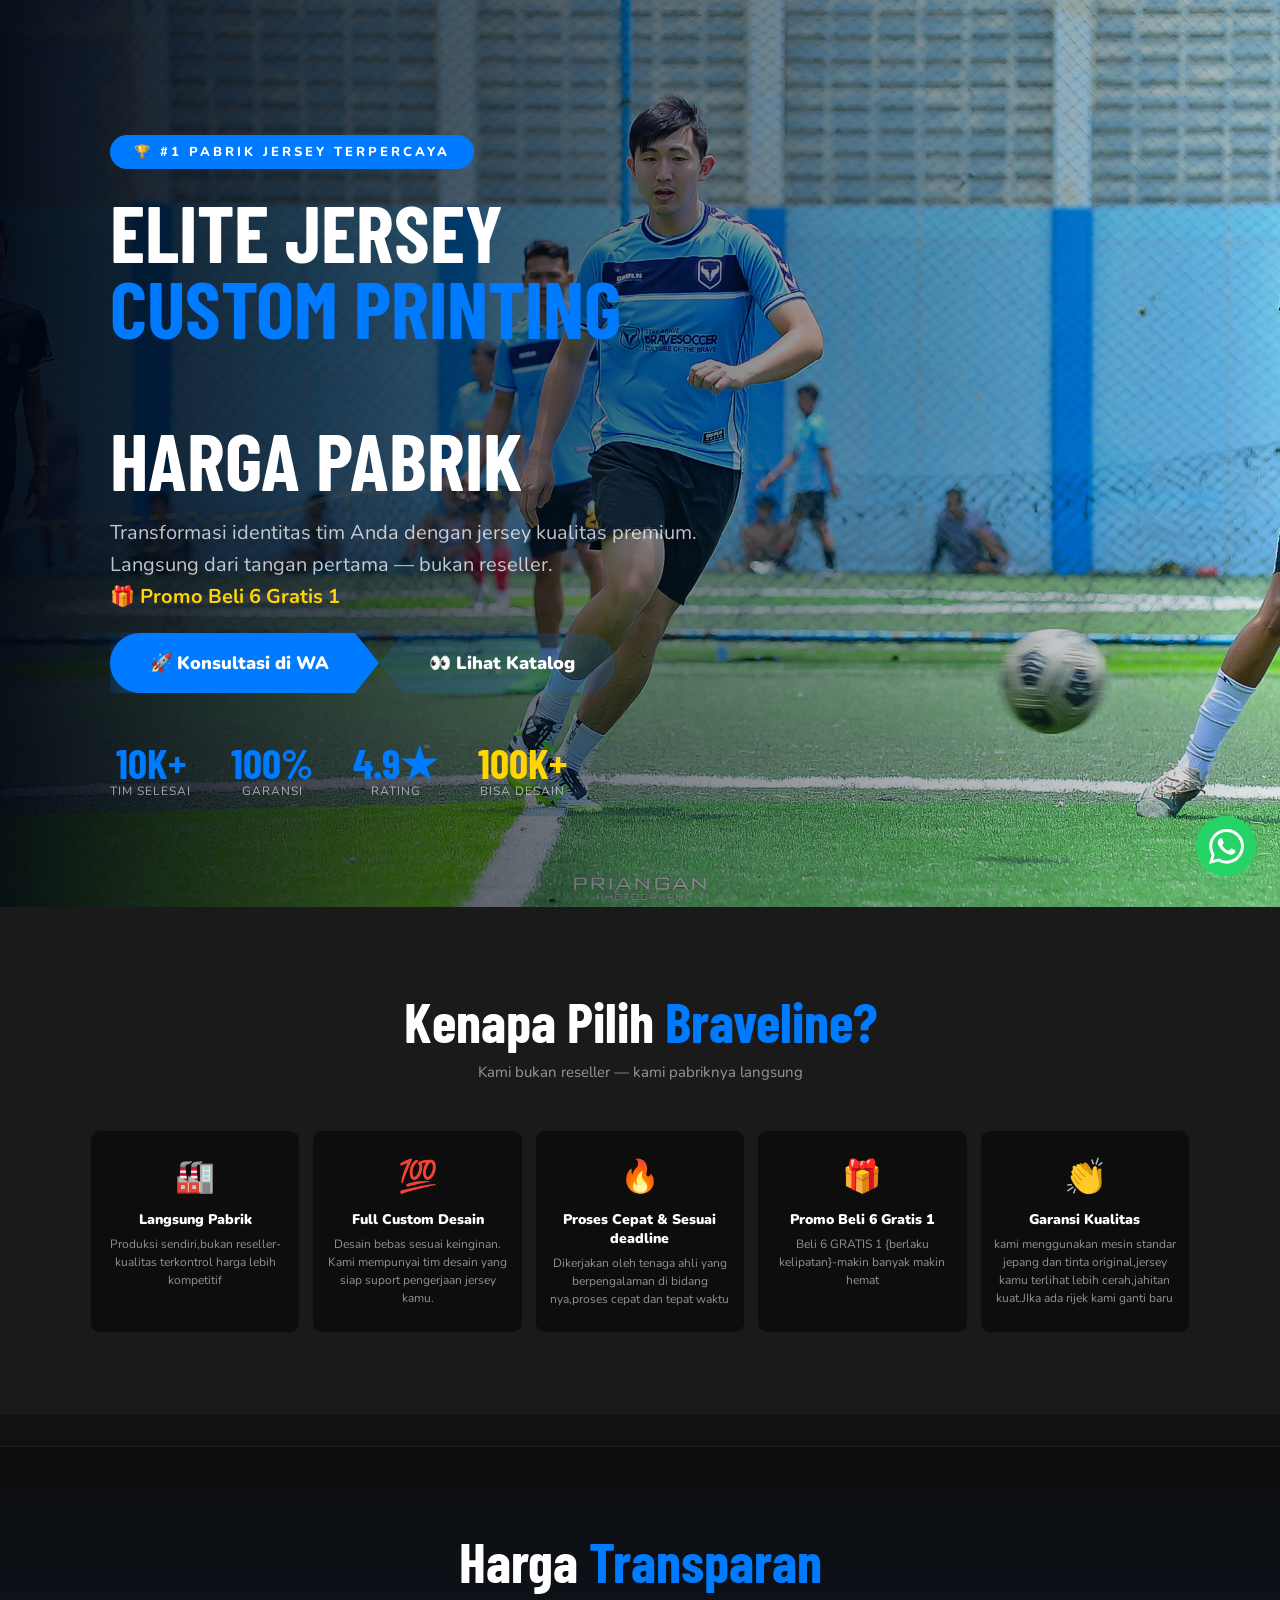
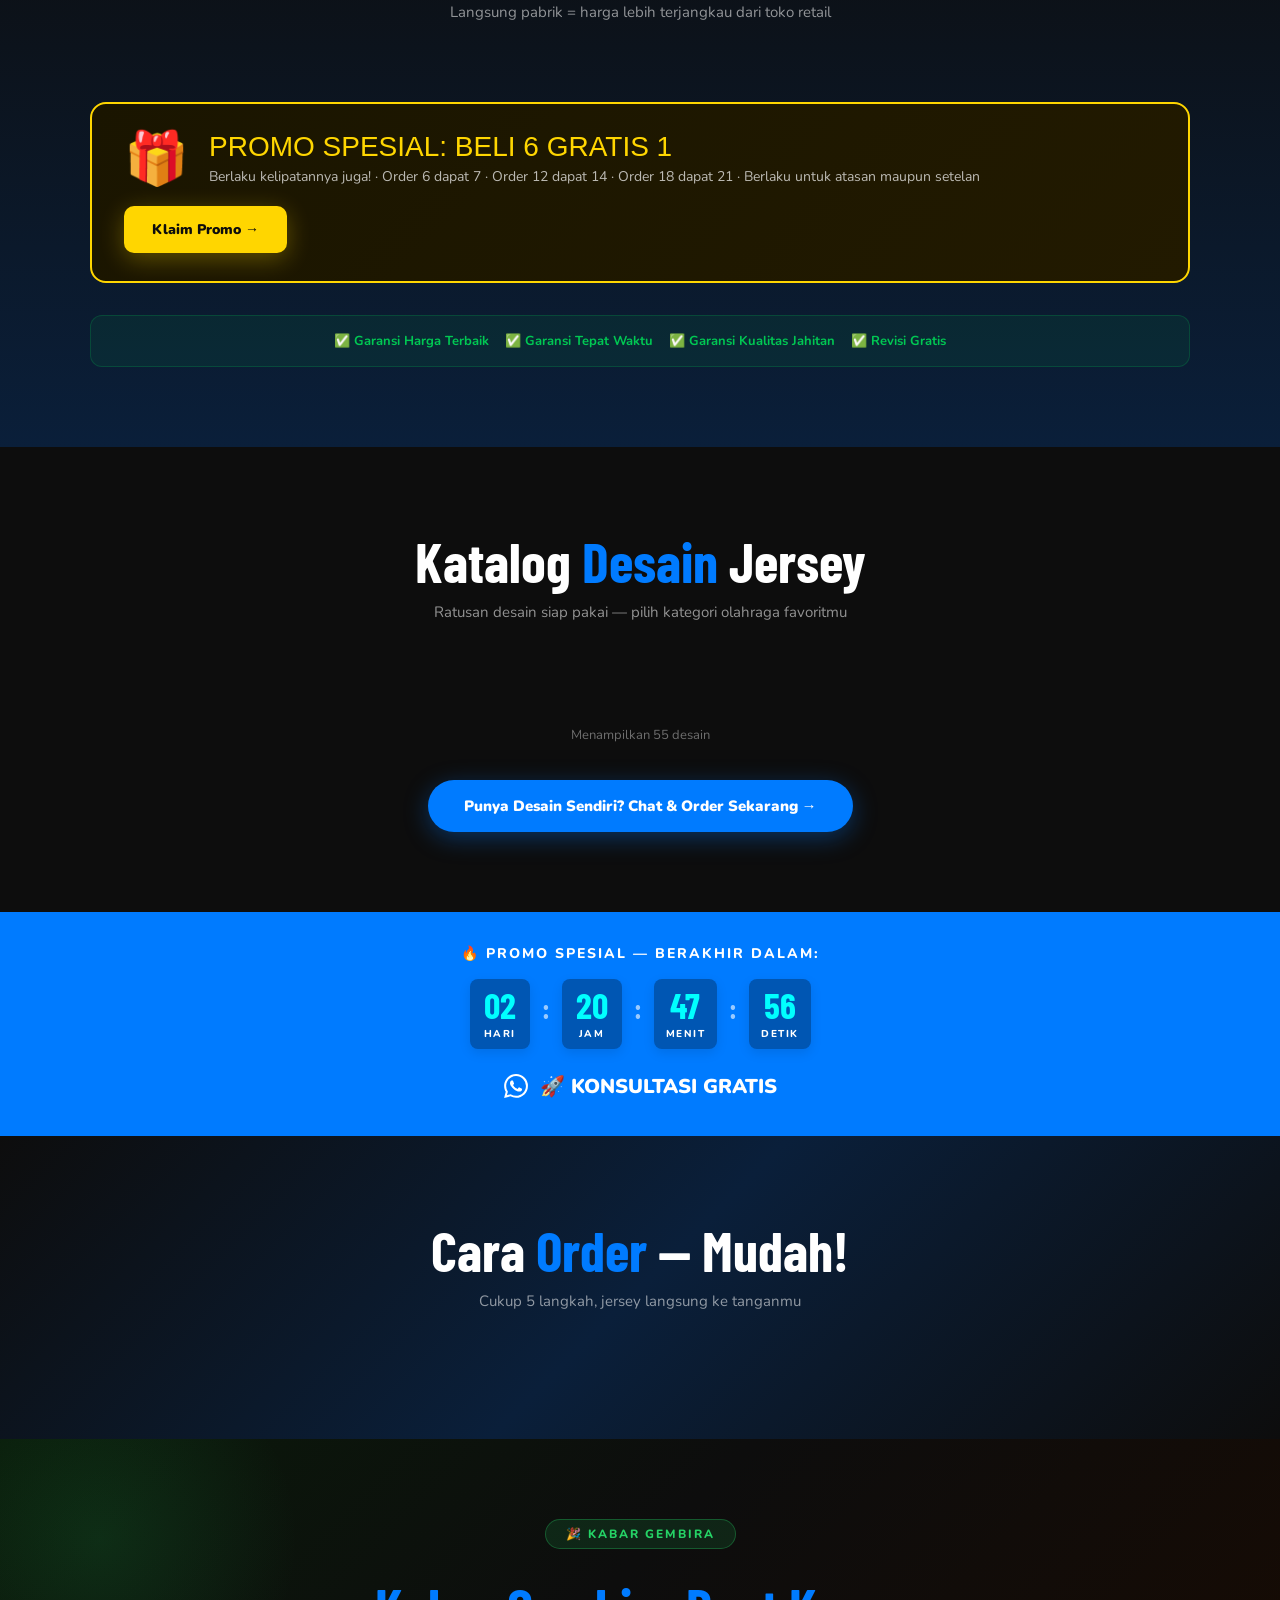
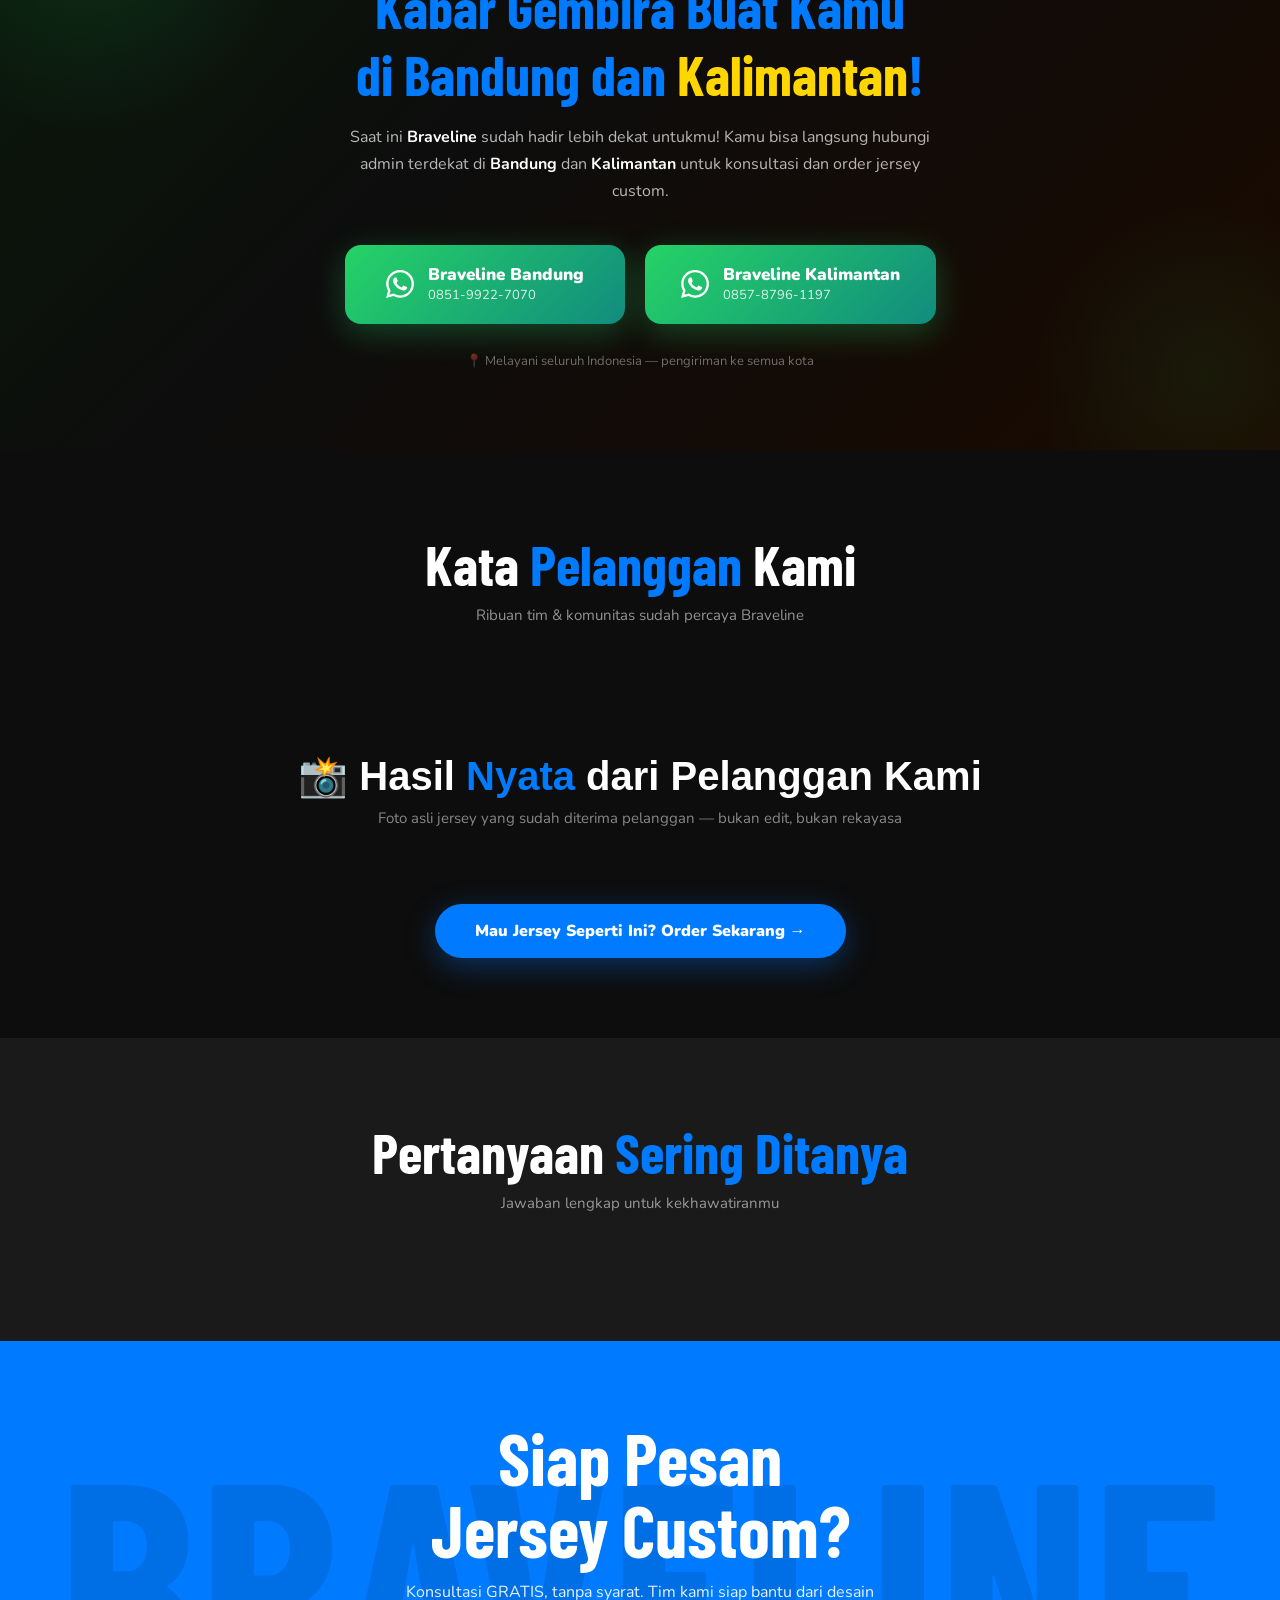
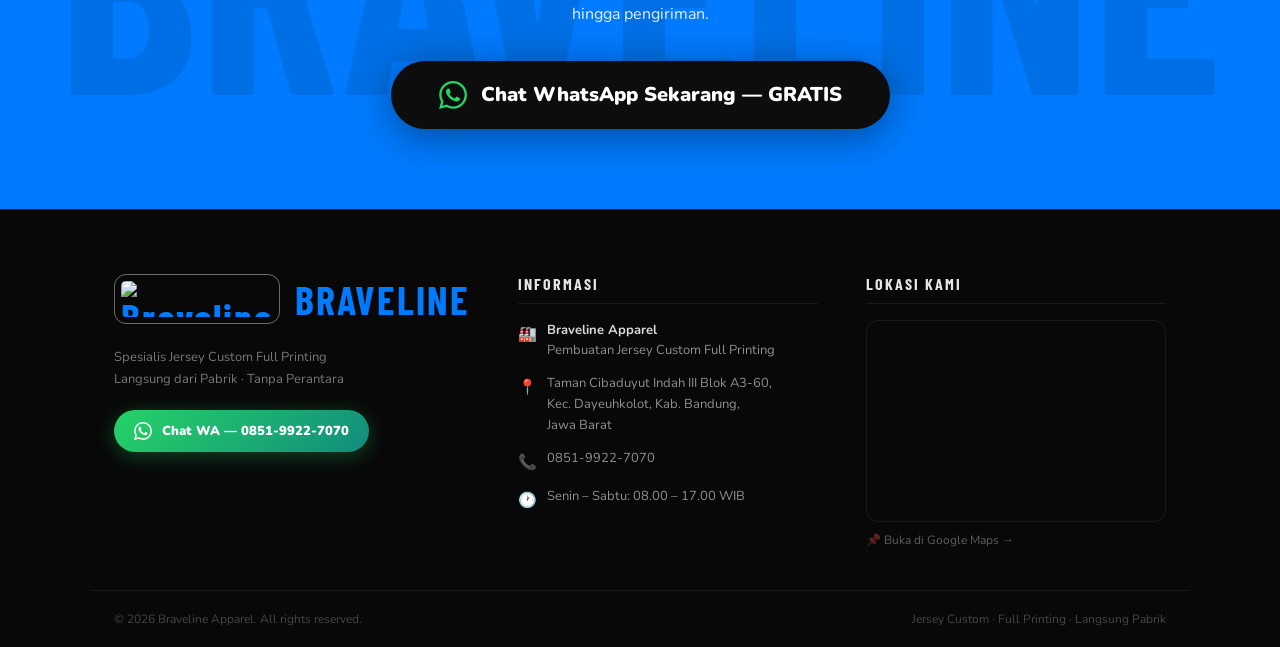
==== commit 4714b6af: "feat: full dynamic sync with supabase and admin panel improvements" ====
--- a/index.html
+++ b/index.html
@@ -855,7 +855,23 @@
   <a href="#katalogGrid" class="btn-catalog" id="dyn_hero_action_catalog">👀 Lihat Katalog</a>
 </div>
 
-<div class="hero-stats"><div class="stat-item"><div class="stat-number" style="color: #007BFF;">10K+</div><div class="stat-label">TIM SELESAI</div></div><div class="stat-item"><div class="stat-number" style="color: #007BFF;">100%</div><div class="stat-label">GARANSI</div></div><div class="stat-item"><div class="stat-number" style="color: #007BFF;">4.9★</div><div class="stat-label">RATING</div></div><div class="stat-item"><div class="stat-number"><span id="dyn_hero_stat4_val">100K+</span></div><div class="stat-label"><span id="dyn_hero_stat4_lab">BISA DESAIN</span></div></div>
+<div class="hero-stats">
+  <div class="stat-item">
+    <div class="stat-number" style="color: #007BFF;"><span id="dyn_hero_stat1_val">10K+</span></div>
+    <div class="stat-label"><span id="dyn_hero_stat1_lab">TIM SELESAI</span></div>
+  </div>
+  <div class="stat-item">
+    <div class="stat-number" style="color: #007BFF;"><span id="dyn_hero_stat2_val">100%</span></div>
+    <div class="stat-label"><span id="dyn_hero_stat2_lab">GARANSI</span></div>
+  </div>
+  <div class="stat-item">
+    <div class="stat-number" style="color: #007BFF;"><span id="dyn_hero_stat3_val">4.9★</span></div>
+    <div class="stat-label"><span id="dyn_hero_stat3_lab">RATING</span></div>
+  </div>
+  <div class="stat-item">
+    <div class="stat-number"><span id="dyn_hero_stat4_val">100K+</span></div>
+    <div class="stat-label"><span id="dyn_hero_stat4_lab">BISA DESAIN</span></div>
+  </div>
 </div>
 </div>
 </div>
@@ -868,10 +884,33 @@
 <div class="usp-card"><span class="usp-icon">👏</span><div class="usp-title">Garansi Kualitas</div><div class="usp-desc">kami menggunakan mesin standar jepang dan tinta original,jersey kamu terlihat lebih cerah,jahitan kuat.JIka ada rijek kami ganti baru</div></div>
 </div></div></section>
 <div class="trust-bar"><div class="trust-scroll" id="trustbar-container"></div></div>
-<section class="harga-section"><div class="container"><h2 class="section-title">Harga <span>Transparan</span></h2><p class="section-sub">Langsung pabrik = harga lebih terjangkau dari toko retail</p><div class="harga-grid"><div class="harga-card"><div class="harga-kategori">Jersey Atasan Saja</div><div style="display:flex;gap:16px;justify-content:center;flex-wrap:wrap;margin-bottom:8px;"><div><div class="harga-mulai">Ecer</div><div class="harga-angka" style="font-size:44px;">70rb</div><div class="harga-satuan">/ pcs</div></div><div style="width:1px;background:rgba(255,255,255,0.1);"></div><div><div class="harga-mulai">Lusin (12 pcs)</div><div class="harga-angka" style="font-size:44px;color:#00C853;">65rb</div><div class="harga-satuan">/ pcs</div></div></div><ul class="harga-fitur"><li>Jersey atasan full printing</li><li>Full custom desain bebas</li><li>Nama &amp; nomor punggung</li><li>Bisa order satuan</li><li>Proses cepat &amp; tepat waktu</li></ul>
-<a href="https://wa.me/6285199227070?text=Halo%20Braveline%2C%20saya%20mau%20konsultasi%20jersey%20custom" target="_blank" class="btn-cta-wa" style="display:block;background:#333;color:white;text-align:center;padding:14px;border-radius:10px;font-weight:900;font-size:14px;text-decoration:none;transition:background 0.3s;" onmouseover="this.style.background='#007BFF'" onmouseout="this.style.background='#333'">Pesan Sekarang →</a></div><div class="harga-card featured"><div class="harga-badge">⭐ PALING DIMINATI</div><div class="harga-kategori">Jersey Setelan</div><div style="margin-bottom:4px;font-size:12px;color:rgba(255,255,255,0.5);text-align:center;">Atasan + Celana</div><div style="display:flex;gap:16px;justify-content:center;flex-wrap:wrap;margin-bottom:8px;"><div><div class="harga-mulai">Ecer</div><div class="harga-angka" style="font-size:44px;">115rb</div><div class="harga-satuan">/ stel</div></div><div style="width:1px;background:rgba(255,255,255,0.1);"></div><div><div class="harga-mulai">Lusin (12 stel)</div><div class="harga-angka" style="font-size:44px;color:#00C853;">110rb</div><div class="harga-satuan">/ stel</div></div></div><ul class="harga-fitur"><li>Jersey atasan + celana</li><li>Full custom desain bebas</li><li>Nama, nomor &amp; logo klub</li><li>Bisa order satuan</li><li>Proses cepat &amp; tepat waktu</li></ul>
-<a href="https://wa.me/6285199227070?text=Halo%20Braveline%2C%20saya%20mau%20konsultasi%20jersey%20custom" target="_blank" class="btn-cta-wa" style="display:block;background:var(--biru);color:white;text-align:center;padding:14px;border-radius:10px;font-weight:900;font-size:14px;text-decoration:none;box-shadow:0 6px 24px rgba(0,123,255,0.4);">Pesan Sekarang →</a></div></div><div style="margin-top:32px;background:linear-gradient(135deg,#1a1500,#221a00);border:2px solid var(--kuning);border-radius:16px;padding:28px 32px;display:flex;align-items:center;justify-content:space-between;flex-wrap:wrap;gap:20px;"><div style="display:flex;align-items:center;gap:20px;flex-wrap:wrap;"><div style="font-size:52px;line-height:1;">🎁</div><div><div style="font-family:'Bebas Neue',sans-serif;font-size:28px;color:var(--kuning);line-height:1.1;">PROMO SPESIAL: BELI 6 GRATIS 1</div><div style="font-size:14px;color:rgba(255,255,255,0.7);margin-top:4px;">Berlaku kelipatannya juga! &#160;·&#160; Order 6 dapat 7 &#160;·&#160; Order 12 dapat 14 &#160;·&#160; Order 18 dapat 21 &#160;·&#160; Berlaku untuk atasan maupun setelan</div></div></div>
-<a href="https://wa.me/6285199227070?text=Halo%20Braveline%2C%20saya%20mau%20konsultasi%20jersey%20custom" target="_blank" class="btn-cta-wa" style="display:inline-block;background:var(--kuning);color:#0D0D0D;padding:14px 28px;border-radius:10px;font-weight:900;font-size:14px;text-decoration:none;white-space:nowrap;box-shadow:0 6px 24px rgba(255,214,0,0.3);flex-shrink:0;">Klaim Promo →</a></div><div class="garansi-bar"><div class="garansi-item">✅ Garansi Harga Terbaik</div><div class="garansi-item">✅ Garansi Tepat Waktu</div><div class="garansi-item">✅ Garansi Kualitas Jahitan</div><div class="garansi-item">✅ Revisi Gratis</div></div></div></section><section class="katalog-section" style="background: var(--hitam); padding: 80px 20px;"><div class="container"><h2 class="section-title">Katalog <span>Desain</span> Jersey</h2><p class="section-sub">Ratusan desain siap pakai — pilih kategori olahraga favoritmu</p><div class="katalog-filter" id="katalogFilter"></div><div class="katalog-grid" id="katalogGrid"><!-- Dynamic items loaded from Supabase --></div><div style="text-align:center;margin-top:24px;"><button id="btnLoadMoreKatalog" style="display:none;background:transparent;border:1px solid rgba(255,255,255,0.2);color:white;font-weight:700;font-size:13px;padding:10px 24px;border-radius:50px;cursor:pointer;transition:all 0.3s ease;" onmouseover="this.style.background='rgba(255,255,255,0.1)';this.style.borderColor='white'" onmouseout="this.style.background='transparent';this.style.borderColor='rgba(255,255,255,0.2)'">Lihat Desain Lainnya &#x25BC;</button></div><div id="katalogInfo" style="text-align:center;margin-top:20px;font-size:13px;color:rgba(255,255,255,0.4);">
+<section class="harga-section">
+  <div class="container">
+    <h2 class="section-title">Harga <span>Transparan</span></h2>
+    <p class="section-sub">Langsung pabrik = harga lebih terjangkau dari toko retail</p>
+    <div class="harga-grid" id="dyn_harga_grid">
+      <!-- Dynamic Pricing Cards Load Here -->
+    </div>
+    
+    <div style="margin-top:32px;background:linear-gradient(135deg,#1a1500,#221a00);border:2px solid var(--kuning);border-radius:16px;padding:28px 32px;display:flex;align-items:center;justify-content:space-between;flex-wrap:wrap;gap:20px;">
+      <div style="display:flex;align-items:center;gap:20px;flex-wrap:wrap;">
+        <div style="font-size:52px;line-height:1;">🎁</div>
+        <div>
+          <div style="font-family:'Bebas Neue',sans-serif;font-size:28px;color:var(--kuning);line-height:1.1;">PROMO SPESIAL: BELI 6 GRATIS 1</div>
+          <div style="font-size:14px;color:rgba(255,255,255,0.7);margin-top:4px;">Berlaku kelipatannya juga!  ·  Order 6 dapat 7  ·  Order 12 dapat 14  ·  Order 18 dapat 21  ·  Berlaku untuk atasan maupun setelan</div>
+        </div>
+      </div>
+      <a href="https://wa.me/6285199227070?text=Halo%20Braveline%2C%20saya%20mau%20konsultasi%20jersey%20custom" target="_blank" class="btn-cta-wa" style="display:inline-block;background:var(--kuning);color:#0D0D0D;padding:14px 28px;border-radius:10px;font-weight:900;font-size:14px;text-decoration:none;white-space:nowrap;box-shadow:0 6px 24px rgba(255,214,0,0.3);flex-shrink:0;">Klaim Promo →</a>
+    </div>
+
+    <div class="garansi-bar">
+      <div class="garansi-item">✅ Garansi Harga Terbaik</div>
+      <div class="garansi-item">✅ Garansi Tepat Waktu</div>
+      <div class="garansi-item">✅ Garansi Kualitas Jahitan</div>
+      <div class="garansi-item">✅ Revisi Gratis</div>
+    </div>
+  </div>
+</section><section class="katalog-section" style="background: var(--hitam); padding: 80px 20px;"><div class="container"><h2 class="section-title">Katalog <span>Desain</span> Jersey</h2><p class="section-sub">Ratusan desain siap pakai — pilih kategori olahraga favoritmu</p><div class="katalog-filter" id="katalogFilter"></div><div class="katalog-grid" id="katalogGrid"><!-- Dynamic items loaded from Supabase --></div><div style="text-align:center;margin-top:24px;"><button id="btnLoadMoreKatalog" style="display:none;background:transparent;border:1px solid rgba(255,255,255,0.2);color:white;font-weight:700;font-size:13px;padding:10px 24px;border-radius:50px;cursor:pointer;transition:all 0.3s ease;" onmouseover="this.style.background='rgba(255,255,255,0.1)';this.style.borderColor='white'" onmouseout="this.style.background='transparent';this.style.borderColor='rgba(255,255,255,0.2)'">Lihat Desain Lainnya &#x25BC;</button></div><div id="katalogInfo" style="text-align:center;margin-top:20px;font-size:13px;color:rgba(255,255,255,0.4);">
 Menampilkan <span id="katalogCount">55</span> desain</div><div style="text-align:center;margin-top:36px;">
 <a href="https://wa.me/6285199227070?text=Halo%20Braveline%2C%20saya%20mau%20konsultasi%20jersey%20custom" target="_blank" class="btn-cta-wa" style="display:inline-flex;align-items:center;gap:10px;background:var(--biru);color:white;padding:16px 36px;border-radius:50px;font-weight:900;font-size:15px;text-decoration:none;box-shadow:0 6px 24px rgba(0,123,255,0.35);transition:all 0.3s ease;" onmouseover="this.style.transform='translateY(-2px)';this.style.boxShadow='0 12px 36px rgba(0,123,255,0.5)'" onmouseout="this.style.transform='translateY(0)';this.style.boxShadow='0 6px 24px rgba(0,123,255,0.35)'">
 Punya Desain Sendiri? Chat &amp; Order Sekarang →
@@ -883,7 +922,15 @@
 <span id="dyn_hero_cta">🚀 KONSULTASI GRATIS</span>
 </a></div>
 
-<section class="proses-section"><div class="container"><h2 class="section-title">Cara <span>Order</span> — Mudah!</h2><p class="section-sub">Cukup 5 langkah, jersey langsung ke tanganmu</p><div class="proses-steps"><div class="proses-step"><div class="step-num">1</div><span class="step-icon">💬</span><div class="step-title">Chat WA</div><div class="step-desc">Hubungi kami via WhatsApp, ceritakan kebutuhan jersey kamu</div></div><div class="proses-step"><div class="step-num">2</div><span class="step-icon">🎨</span><div class="step-title">Desain</div><div class="step-desc">Tim desainer kami bantu buat mockup jersey sesuai keinginan</div></div><div class="proses-step"><div class="step-num">3</div><span class="step-icon">✅</span><div class="step-title">ACC &amp; DP</div><div class="step-desc">Setujui desain, lakukan DP 50%, produksi langsung dimulai</div></div><div class="proses-step"><div class="step-num">4</div><span class="step-icon">🏭</span><div class="step-title">Produksi</div><div class="step-desc">Jersey diproduksi langsung di pabrik kami dengan cepat dan tepat waktu</div></div><div class="proses-step"><div class="step-num">5</div><span class="step-icon">🚚</span><div class="step-title">Pengiriman</div><div class="step-desc">Jersey dikemas rapi dan aman, dikirim ke alamatmu. Jersey siap dipakai!</div></div></div></div></section>
+<section class="proses-section">
+  <div class="container">
+    <h2 class="section-title">Cara <span>Order</span> — Mudah!</h2>
+    <p class="section-sub">Cukup 5 langkah, jersey langsung ke tanganmu</p>
+    <div class="proses-steps" id="dyn_proses_steps">
+      <!-- Dynamic Process Steps Load Here -->
+    </div>
+  </div>
+</section>
 
 <!-- SECTION: BRAVELINE REGIONAL -->
 <section class="regional-section" id="dyn_regional_section" style="background: linear-gradient(135deg, #0a1a0a 0%, #0D0D0D 40%, #1a0a00 100%); padding: 80px 20px; position: relative; overflow: hidden;">
@@ -1189,7 +1236,10 @@
         { data: carouselData, error: carouselError },
         { data: faqData, error: faqError },
         { data: catData, error: catError },
-        { data: katalogData, error: katalogError }
+        { data: katalogData, error: katalogError },
+        { data: hargaData, error: hargaError },
+        { data: prosesData, error: prosesError },
+        { data: countdownData, error: countdownError }
       ] = await Promise.all([
         supabaseClient.from('brv_rev_site_settings').select('key, value'),
         supabaseClient.from('brv_rev_trust_bar').select('*').order('urutan', { ascending: true }),
@@ -1199,7 +1249,10 @@
         supabaseClient.from('brv_rev_carousel').select('*').order('urutan', { ascending: true }),
         supabaseClient.from('brv_rev_faq').select('*').order('urutan', { ascending: true }),
         supabaseClient.from('brv_rev_kategori').select('*').eq('aktif', true).order('urutan', { ascending: true }),
-        supabaseClient.from('brv_rev_katalog').select('*').order('created_at', { ascending: true })
+        supabaseClient.from('brv_rev_katalog').select('*').order('created_at', { ascending: true }),
+        supabaseClient.from('brv_rev_harga_paket').select('*').eq('aktif', true).order('urutan', { ascending: true }),
+        supabaseClient.from('brv_rev_proses_order').select('*').eq('aktif', true).order('nomor', { ascending: true }),
+        supabaseClient.from('brv_rev_countdown').select('*').limit(1).single()
       ]);
 
       // 1. Apply Site Settings
@@ -1268,9 +1321,9 @@
         });
         
         const waLink = `https://wa.me/${waNumber}?text=${waMessage}`;
-        document.querySelectorAll('.btn-cta-wa, a[href^="https://wa.me/"]').forEach(a => {
+        document.querySelectorAll('.btn-cta-wa, a[href^="https://wa.me/"], .countdown-cta').forEach(a => {
             if (!a.href.includes('text=')) a.href = waLink;
-            else {
+            else if (a.href.includes('6285199227070')) {
                 try {
                   const url = new URL(a.href);
                   url.pathname = '/' + waNumber;
@@ -1283,6 +1336,33 @@
         });
       }
 
+      // 1.1 Apply Countdown
+      if (!countdownError && countdownData && countdownData.show) {
+        document.querySelector('.countdown-section').style.display = 'flex';
+        document.querySelector('.countdown-label').textContent = countdownData.label + ' — BERAKHIR DALAM:';
+        const targetDate = new Date(countdownData.end_date).getTime();
+        
+        const updateCD = () => {
+          const now = new Date().getTime();
+          const dist = targetDate - now;
+          if (dist < 0) {
+            document.querySelector('.countdown-section').style.display = 'none';
+            return;
+          }
+          const d = Math.floor(dist / (1000 * 60 * 60 * 24));
+          const h = Math.floor((dist % (1000 * 60 * 60 * 24)) / (1000 * 60 * 60));
+          const m = Math.floor((dist % (1000 * 60 * 60)) / (1000 * 60));
+          const s = Math.floor((dist % (1000 * 60)) / 1000);
+          
+          document.getElementById('cd-hari').textContent = d.toString().padStart(2, '0');
+          document.getElementById('cd-jam').textContent = h.toString().padStart(2, '0');
+          document.getElementById('cd-menit').textContent = m.toString().padStart(2, '0');
+          document.getElementById('cd-detik').textContent = s.toString().padStart(2, '0');
+        };
+        setInterval(updateCD, 1000);
+        updateCD();
+      }
+
       // 2. Apply Hero Data
       if (!heroError && heroData) {
         heroData.forEach(item => {
@@ -1291,9 +1371,11 @@
             if (item.key === 'hero_subtitle') el.innerHTML = item.value.replace(/\n/g, '<br>');
             else el.textContent = item.value;
           }
-          if (item.key === 'hero_cta_button') {
+          if (item.key === 'hero_cta_button' || item.key === 'hero_cta') {
             const actionWa = document.getElementById('dyn_hero_action_wa');
+            const cdCta = document.getElementById('dyn_hero_cta');
             if (actionWa) actionWa.textContent = item.value;
+            if (cdCta) cdCta.textContent = item.value;
           }
         });
       }
@@ -1398,7 +1480,54 @@
         `).join('');
       }
 
-      // 8. Apply Kategori & Katalog
+      // 8. Apply Harga Paket
+      const hargaContainer = document.getElementById('dyn_harga_grid');
+      if (hargaContainer && !hargaError && hargaData) {
+        const formatMoney = (val) => (val/1000).toString() + 'rb';
+        hargaContainer.innerHTML = hargaData.map(p => `
+          <div class="harga-card ${p.is_featured ? 'featured' : ''}">
+            ${p.badge_text ? `<div class="harga-badge">⭐ ${p.badge_text}</div>` : ''}
+            <div class="harga-kategori">${p.nama_paket}</div>
+            <div style="display:flex;gap:16px;justify-content:center;flex-wrap:wrap;margin-bottom:8px;">
+              <div>
+                <div class="harga-mulai">Ecer</div>
+                <div class="harga-angka" style="font-size:44px;">${formatMoney(p.harga_ecer)}</div>
+                <div class="harga-satuan">${p.satuan_ecer}</div>
+              </div>
+              <div style="width:1px;background:rgba(255,255,255,0.1);"></div>
+              <div>
+                <div class="harga-mulai">Lusin</div>
+                <div class="harga-angka" style="font-size:44px;color:#00C853;">${formatMoney(p.harga_lusin)}</div>
+                <div class="harga-satuan">${p.satuan_lusin}</div>
+              </div>
+            </div>
+            <ul class="harga-fitur">
+              ${p.fitur_list ? p.fitur_list.map(f => `<li>${f}</li>`).join('') : ''}
+            </ul>
+            <a href="https://wa.me/${waNumber}?text=${waMessage}" target="_blank" class="btn-cta-wa" 
+               style="display:block;background:${p.is_featured ? 'var(--biru)' : '#333'};color:white;text-align:center;padding:14px;border-radius:10px;font-weight:900;font-size:14px;text-decoration:none;transition:all 0.3s;"
+               onmouseover="this.style.background='var(--biru)';this.style.transform='translateY(-2px)'" 
+               onmouseout="this.style.background='${p.is_featured ? 'var(--biru)' : '#333'}';this.style.transform='translateY(0)'">
+               Pesan Sekarang →
+            </a>
+          </div>
+        `).join('');
+      }
+
+      // 9. Apply Proses Order
+      const prosesContainer = document.getElementById('dyn_proses_steps');
+      if (prosesContainer && !prosesError && prosesData) {
+        prosesContainer.innerHTML = prosesData.map(item => `
+          <div class="proses-step">
+            <div class="step-num">${item.nomor}</div>
+            <span class="step-icon">${item.ikon}</span>
+            <div class="step-title">${item.judul}</div>
+            <div class="step-desc">${item.deskripsi}</div>
+          </div>
+        `).join('');
+      }
+
+      // 10. Apply Kategori & Katalog
       if (!catError && catData && !katalogError && katalogData) {
         const catMap = {};
         catData.forEach(cat => { catMap[cat.nama] = cat.kode_filter; });
@@ -1451,7 +1580,7 @@
           filterGallery(currentCategory);
         }
 
-        // 9. Product Popup Logic
+        // 11. Product Popup Logic
         const productMap = {};
         katalogData.forEach(p => { productMap[p.id] = p; });
         const popup = {
@@ -1460,30 +1589,44 @@
           name: document.getElementById('popup-name'),
           kategori: document.getElementById('popup-kategori'),
           promo: document.getElementById('popup-promo'),
-          market: document.getElementById('popup-btn-marketplace'),
-          wa: document.getElementById('popup-btn-wa')
+          btnMarket: document.getElementById('popup-btn-marketplace'),
+          btnWa: document.getElementById('popup-btn-wa'),
+          close: document.getElementById('popup-close')
         };
-
-        const closePopup = () => popup.overlay.classList.remove('show');
-        const popupClose = document.getElementById('popup-close');
-        if (popupClose) popupClose.onclick = closePopup;
-        if (popup.overlay) popup.overlay.onclick = (e) => { if(e.target === popup.overlay) closePopup(); };
 
         document.querySelectorAll('.kg-item').forEach(item => {
           item.addEventListener('click', () => {
             const p = productMap[item.dataset.id];
             if (!p) return;
             popup.img.src = p.image_url;
-            popup.name.textContent = p.nama_produk || 'Jersey Custom';
-            popup.kategori.textContent = p.kategori || '';
+            popup.name.textContent = p.nama_produk;
+            popup.kategori.textContent = p.kategori;
             if (p.tag_promo) {
-               popup.promo.textContent = p.tag_promo;
-               popup.promo.style.display = 'inline-block';
+              popup.promo.textContent = p.tag_promo;
+              popup.promo.style.display = 'inline-block';
             } else popup.promo.style.display = 'none';
-            popup.market.href = p.marketplace_link || '#';
-            popup.wa.href = `https://wa.me/${waNumber}?text=` + encodeURIComponent('Halo Braveline, saya tertarik dengan produk: ' + (p.nama_produk || 'Jersey Custom'));
+            
+            if (p.marketplace_link) {
+              popup.btnMarket.href = p.marketplace_link;
+              popup.btnMarket.style.display = 'flex';
+            } else popup.btnMarket.style.display = 'none';
+            
+            popup.btnWa.href = `https://wa.me/${waNumber}?text=Halo%20Braveline%2C%20saya%20tertarik%20dengan%20produk%20ini%3A%20${encodeURIComponent(p.nama_produk)}%0A${p.image_url}`;
+            
             popup.overlay.classList.add('show');
+            document.body.style.overflow = 'hidden';
           });
+        });
+
+        popup.close.addEventListener('click', () => {
+          popup.overlay.classList.remove('show');
+          document.body.style.overflow = '';
+        });
+        popup.overlay.addEventListener('click', (e) => {
+          if (e.target === popup.overlay) {
+            popup.overlay.classList.remove('show');
+            document.body.style.overflow = '';
+          }
         });
       }
 
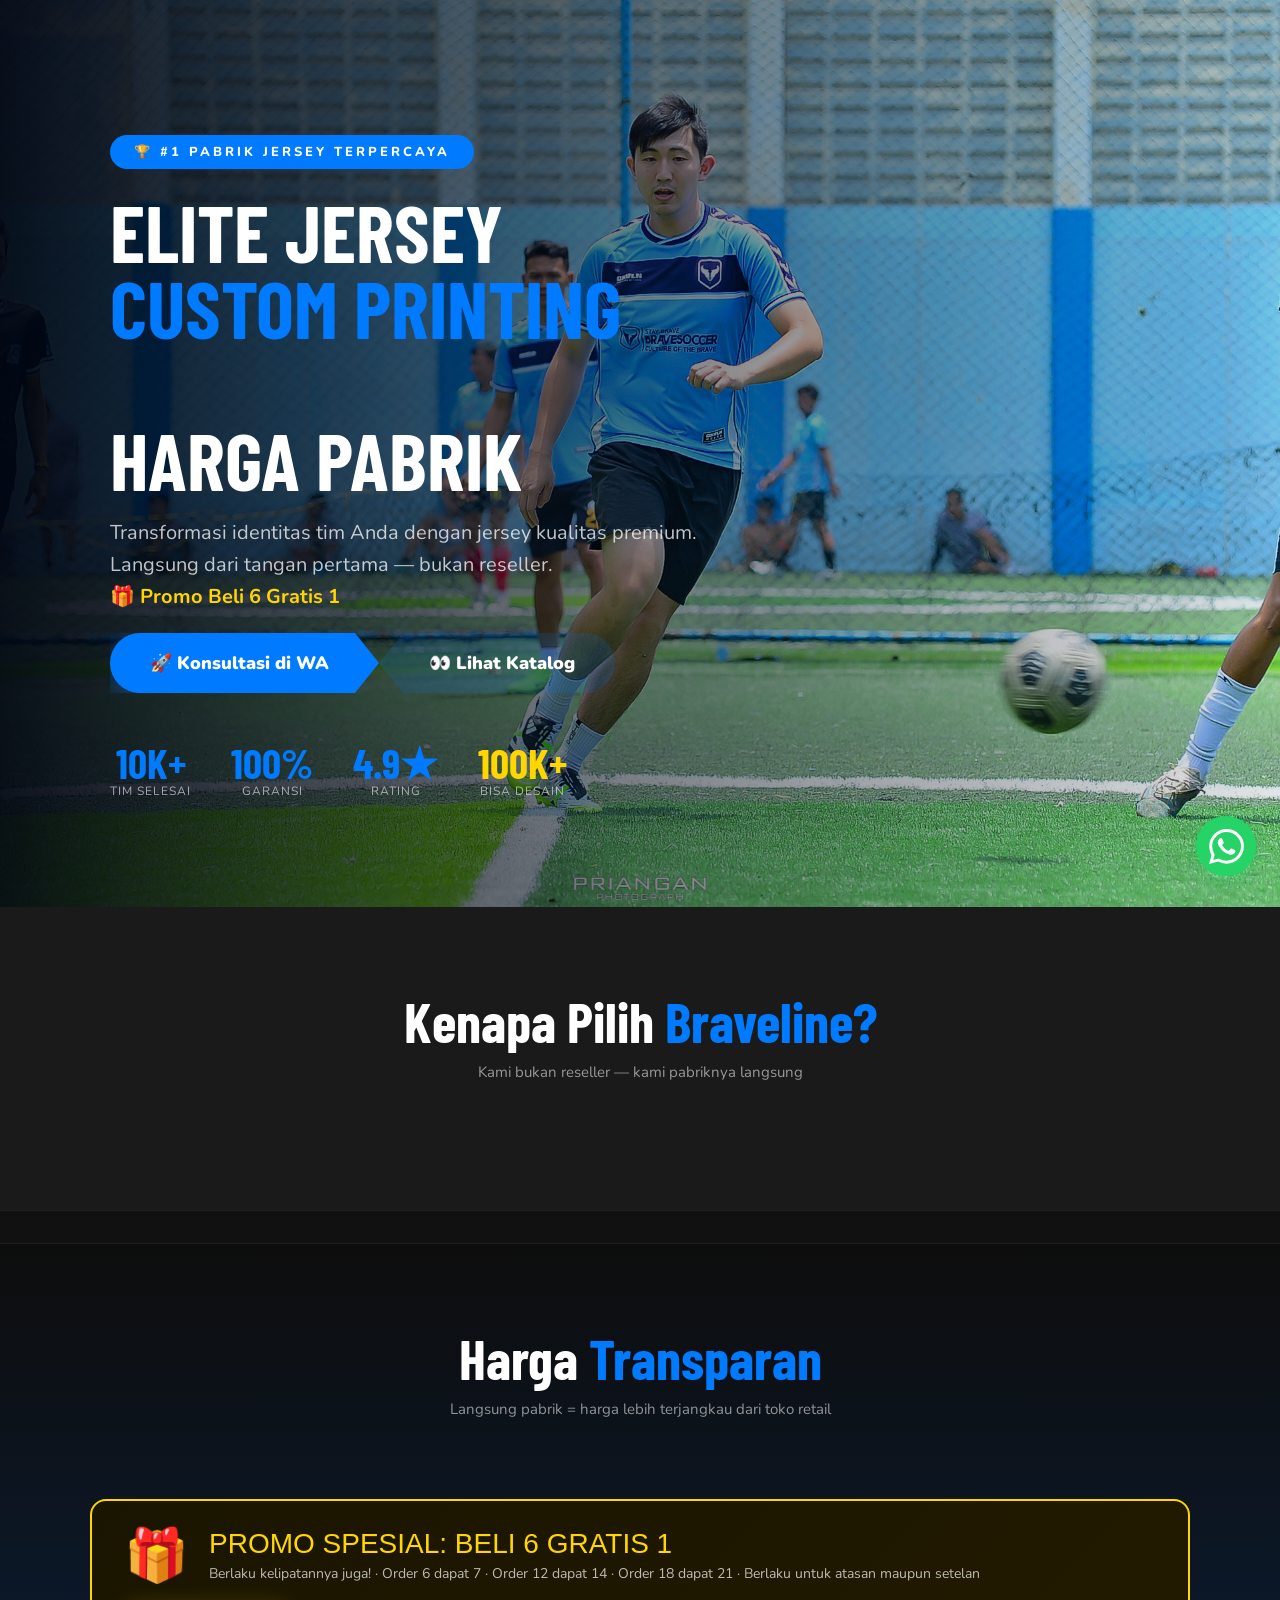
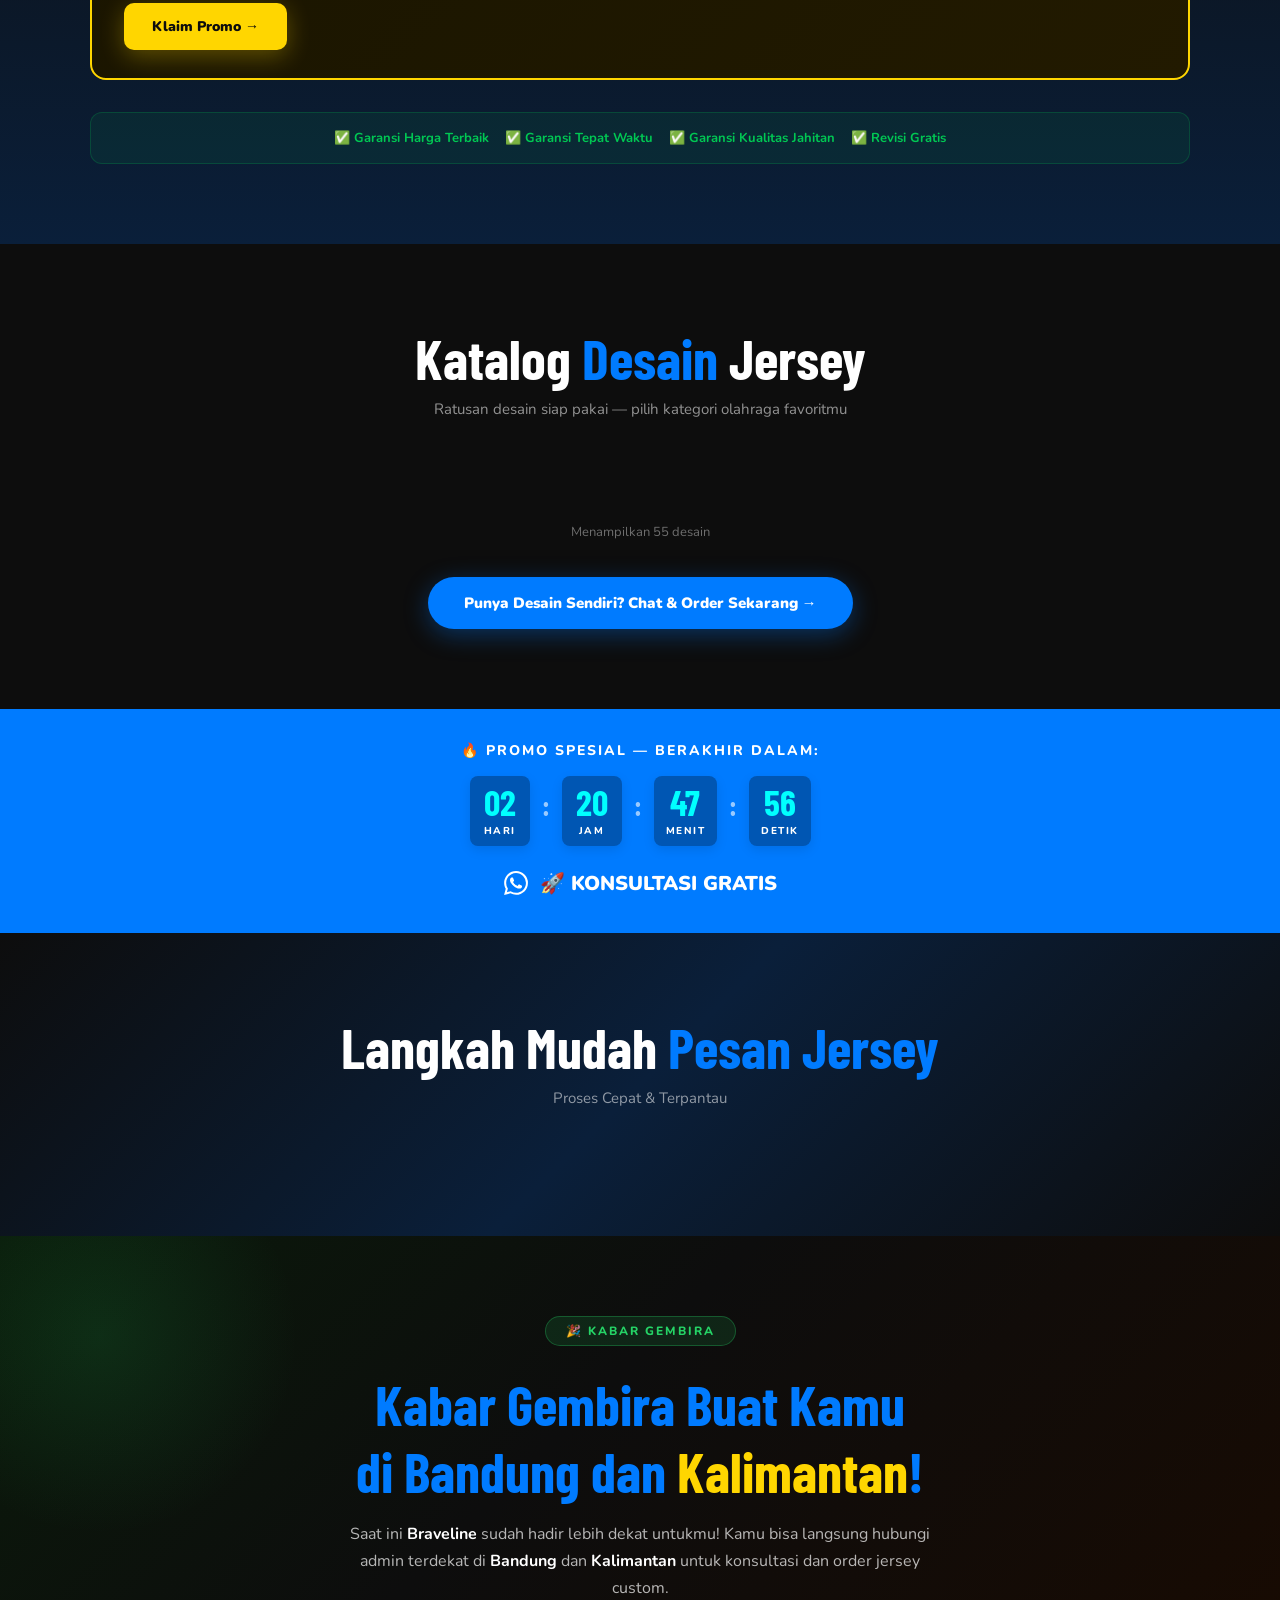
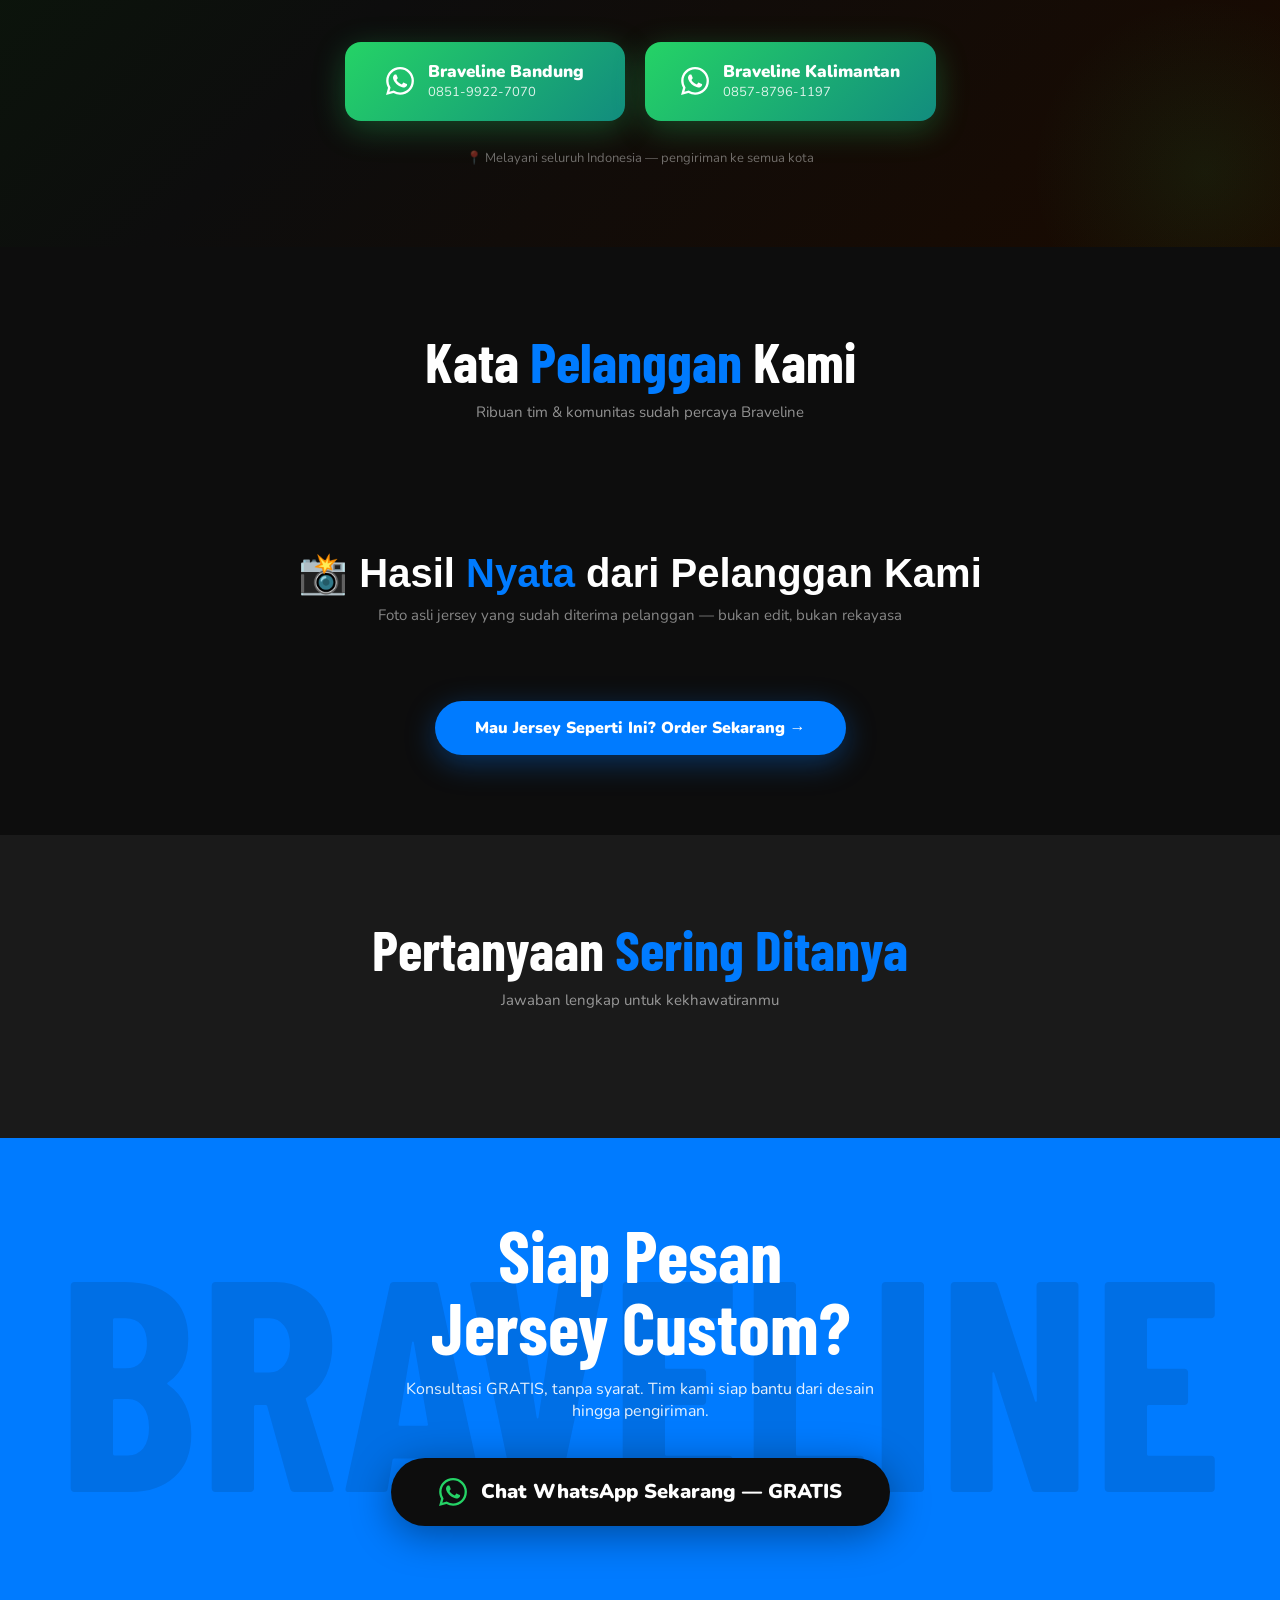
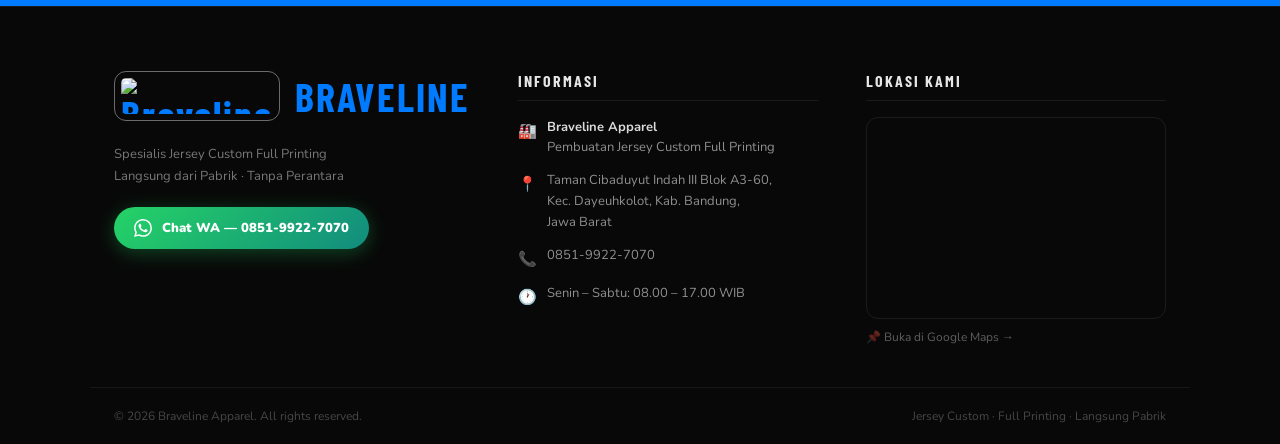
==== commit 3fd1ca8c: "Update admin dashboard and index for fully dynamic section titles and regional section integration" ====
--- a/index.html
+++ b/index.html
@@ -876,18 +876,18 @@
 </div>
 </div>
 </section>
-<section class="usp-section"><div class="container"><h2 class="section-title">Kenapa Pilih <span>Braveline?</span></h2><p class="section-sub">Kami bukan reseller — kami pabriknya langsung</p><div class="usp-grid" id="dyn_usp_grid">
-<div class="usp-card"><span class="usp-icon">🏭</span><div class="usp-title">Langsung Pabrik</div><div class="usp-desc">Produksi sendiri,bukan reseller-kualitas terkontrol harga lebih kompetitif</div></div>
-<div class="usp-card"><span class="usp-icon">💯</span><div class="usp-title">Full Custom Desain</div><div class="usp-desc">Desain bebas sesuai keinginan. Kami mempunyai tim desain yang siap suport pengerjaan jersey kamu.</div></div>
-<div class="usp-card"><span class="usp-icon">🔥</span><div class="usp-title">Proses Cepat &amp; Sesuai deadline</div><div class="usp-desc">Dikerjakan oleh tenaga ahli yang berpengalaman di bidang nya,proses cepat dan tepat waktu</div></div>
-<div class="usp-card"><span class="usp-icon">🎁</span><div class="usp-title">Promo Beli 6 Gratis 1</div><div class="usp-desc">Beli 6 GRATIS 1 {berlaku kelipatan}-makin banyak makin hemat</div></div>
-<div class="usp-card"><span class="usp-icon">👏</span><div class="usp-title">Garansi Kualitas</div><div class="usp-desc">kami menggunakan mesin standar jepang dan tinta original,jersey kamu terlihat lebih cerah,jahitan kuat.JIka ada rijek kami ganti baru</div></div>
-</div></div></section>
+<section class="usp-section">
+  <div class="container">
+    <h2 class="section-title" id="dyn_section_usp_title">Kenapa Pilih <span>Braveline?</span></h2>
+    <p class="section-sub" id="dyn_section_usp_sub">Kami bukan reseller — kami pabriknya langsung</p>
+    <div class="usp-grid" id="dyn_usp_grid"></div>
+  </div>
+</section>
 <div class="trust-bar"><div class="trust-scroll" id="trustbar-container"></div></div>
 <section class="harga-section">
   <div class="container">
-    <h2 class="section-title">Harga <span>Transparan</span></h2>
-    <p class="section-sub">Langsung pabrik = harga lebih terjangkau dari toko retail</p>
+    <h2 class="section-title" id="dyn_section_harga_title">Harga <span>Transparan</span></h2>
+    <p class="section-sub" id="dyn_section_harga_sub">Langsung pabrik = harga lebih terjangkau dari toko retail</p>
     <div class="harga-grid" id="dyn_harga_grid">
       <!-- Dynamic Pricing Cards Load Here -->
     </div>
@@ -896,8 +896,8 @@
       <div style="display:flex;align-items:center;gap:20px;flex-wrap:wrap;">
         <div style="font-size:52px;line-height:1;">🎁</div>
         <div>
-          <div style="font-family:'Bebas Neue',sans-serif;font-size:28px;color:var(--kuning);line-height:1.1;">PROMO SPESIAL: BELI 6 GRATIS 1</div>
-          <div style="font-size:14px;color:rgba(255,255,255,0.7);margin-top:4px;">Berlaku kelipatannya juga!  ·  Order 6 dapat 7  ·  Order 12 dapat 14  ·  Order 18 dapat 21  ·  Berlaku untuk atasan maupun setelan</div>
+          <div style="font-family:'Bebas Neue',sans-serif;font-size:28px;color:var(--kuning);line-height:1.1;" id="dyn_harga_promo_title">PROMO SPESIAL: BELI 6 GRATIS 1</div>
+          <div style="font-size:14px;color:rgba(255,255,255,0.7);margin-top:4px;" id="dyn_harga_promo_desc">Berlaku kelipatannya juga!  ·  Order 6 dapat 7  ·  Order 12 dapat 14  ·  Order 18 dapat 21  ·  Berlaku untuk atasan maupun setelan</div>
         </div>
       </div>
       <a href="https://wa.me/6285199227070?text=Halo%20Braveline%2C%20saya%20mau%20konsultasi%20jersey%20custom" target="_blank" class="btn-cta-wa" style="display:inline-block;background:var(--kuning);color:#0D0D0D;padding:14px 28px;border-radius:10px;font-weight:900;font-size:14px;text-decoration:none;white-space:nowrap;box-shadow:0 6px 24px rgba(255,214,0,0.3);flex-shrink:0;">Klaim Promo →</a>
@@ -924,8 +924,8 @@
 
 <section class="proses-section">
   <div class="container">
-    <h2 class="section-title">Cara <span>Order</span> — Mudah!</h2>
-    <p class="section-sub">Cukup 5 langkah, jersey langsung ke tanganmu</p>
+    <h2 class="section-title" id="dyn_section_proses_title">Langkah Mudah <span>Pesan Jersey</span></h2>
+    <p class="section-sub" id="dyn_section_proses_sub">Proses Cepat &amp; Terpantau</p>
     <div class="proses-steps" id="dyn_proses_steps">
       <!-- Dynamic Process Steps Load Here -->
     </div>
@@ -964,8 +964,8 @@
 
 <section class="testi-section">
   <div class="container">
-    <h2 class="section-title">Kata <span>Pelanggan</span> Kami</h2>
-    <p class="section-sub">Ribuan tim &amp; komunitas sudah percaya Braveline</p>
+    <h2 class="section-title" id="dyn_section_testi_title">Kata <span>Pelanggan</span> Kami</h2>
+    <p class="section-sub" id="dyn_section_testi_sub">Ribuan tim &amp; komunitas sudah percaya Braveline</p>
   </div>
   
   <!-- Testimonials: Full Width -->
@@ -978,8 +978,8 @@
   <!-- Hasil Nyata: Full Width -->
   <div style="margin-top:80px;">
     <div class="container">
-      <h3 style="font-family:'Bebas Neue',sans-serif;font-size:40px;text-align:center;margin-bottom:8px;">📸 Hasil <span style="color:var(--biru);">Nyata</span> dari Pelanggan Kami</h3>
-      <p style="text-align:center;color:rgba(255,255,255,0.5);font-size:15px;margin-bottom:36px;">Foto asli jersey yang sudah diterima pelanggan — bukan edit, bukan rekayasa</p>
+      <h3 style="font-family:'Bebas Neue',sans-serif;font-size:40px;text-align:center;margin-bottom:8px;" id="dyn_section_carousel_title">📸 Hasil <span style="color:var(--biru);">Nyata</span> dari Pelanggan Kami</h3>
+      <p style="text-align:center;color:rgba(255,255,255,0.5);font-size:15px;margin-bottom:36px;" id="dyn_section_carousel_sub">Foto asli jersey yang sudah diterima pelanggan — bukan edit, bukan rekayasa</p>
     </div>
     
     <div style="position:relative;overflow:hidden;width:100%;">
@@ -994,8 +994,8 @@
       </a>
     </div>
   </div>
-</section><section class="faq-section"><div class="container" style="max-width:720px"><h2 class="section-title">Pertanyaan <span>Sering Ditanya</span></h2><p class="section-sub">Jawaban lengkap untuk kekhawatiranmu</p><div id="dyn_faq_list"></div></div></section><section class="final-cta" id="final-cta"><div class="container"><h2 class="final-cta-title">Siap Pesan<br>Jersey Custom?</h2><p class="final-cta-sub">Konsultasi GRATIS, tanpa syarat. Tim kami siap bantu dari desain hingga pengiriman.</p>
-<a href="https://wa.me/6285199227070?text=Halo%20Braveline%2C%20saya%20mau%20konsultasi%20jersey%20custom" class="btn-wa-big btn-cta-wa" target="_blank" rel="noopener">
+</section><section class="faq-section"><div class="container" style="max-width:720px"><h2 class="section-title" id="dyn_section_faq_title">Pertanyaan <span>Sering Ditanya</span></h2><p class="section-sub" id="dyn_section_faq_sub">Jawaban lengkap untuk kekhawatiranmu</p><div id="dyn_faq_list"></div></div></section><section class="final-cta" id="final-cta"><div class="container"><h2 class="final-cta-title" id="dyn_cta_final_title">Siap Pesan<br>Jersey Custom?</h2><p class="final-cta-sub" id="dyn_cta_final_sub">Konsultasi GRATIS, tanpa syarat. Tim kami siap bantu dari desain hingga pengiriman.</p>
+<a href="https://wa.me/6285199227070?text=Halo%20Braveline%2C%20saya%20mau%20konsultasi%20jersey%20custom" class="btn-wa-big btn-cta-wa" target="_blank" rel="noopener" id="dyn_cta_final_btn">
 <svg viewBox="0 0 24 24" xmlns="http://www.w3.org/2000/svg"><path d="M17.472 14.382c-.297-.149-1.758-.867-2.03-.967-.273-.099-.471-.148-.67.15-.197.297-.767.966-.94 1.164-.173.199-.347.223-.644.075-.297-.15-1.255-.463-2.39-1.475-.883-.788-1.48-1.761-1.653-2.059-.173-.297-.018-.458.13-.606.134-.133.298-.347.446-.52.149-.174.198-.298.298-.497.099-.198.05-.371-.025-.52-.075-.149-.669-1.612-.916-2.207-.242-.579-.487-.5-.669-.51-.173-.008-.371-.01-.57-.01-.198 0-.52.074-.792.372-.272.297-1.04 1.016-1.04 2.479 0 1.462 1.065 2.875 1.213 3.074.149.198 2.096 3.2 5.077 4.487.709.306 1.262.489 1.694.625.712.227 1.36.195 1.871.118.571-.085 1.758-.719 2.006-1.413.248-.694.248-1.289.173-1.413-.074-.124-.272-.198-.57-.347m-5.421 7.403h-.004a9.87 9.87 0 01-5.031-1.378l-.361-.214-3.741.982.998-3.648-.235-.374a9.86 9.86 0 01-1.51-5.26c.001-5.45 4.436-9.884 9.888-9.884 2.64 0 5.122 1.03 6.988 2.898a9.825 9.825 0 012.893 6.994c-.003 5.45-4.437 9.884-9.885 9.884m8.413-18.297A11.815 11.815 0 0012.05 0C5.495 0 .16 5.335.157 11.892c0 2.096.547 4.142 1.588 5.945L.057 24l6.305-1.654a11.882 11.882 0 005.683 1.448h.005c6.554 0 11.89-5.335 11.893-11.893a11.821 11.821 0 00-3.48-8.413z" /></svg>
 Chat WhatsApp Sekarang — GRATIS
 </a></div></section>
@@ -1156,10 +1156,10 @@
       <img id="dyn_site_logo" src="images/logo.jpg" alt="Braveline Logo" style="max-height: 50px; width: auto; display: inline-block; border: 1px solid rgba(255,255,255,0.4); border-radius: 12px; padding: 6px;">
       <span>BRAVELINE</span>
     </div>
-    <div class="footer-tagline">Spesialis Jersey Custom Full Printing<br>Langsung dari Pabrik · Tanpa Perantara</div>
-    <a href="https://wa.me/6285199227070?text=Halo%20Braveline%2C%20saya%20mau%20konsultasi%20jersey%20custom" target="_blank" rel="noopener" class="footer-wa-btn">
+    <div class="footer-tagline" id="dyn_footer_tagline">Spesialis Jersey Custom Full Printing<br>Langsung dari Pabrik · Tanpa Perantara</div>
+    <a href="https://wa.me/6285199227070?text=Halo%20Braveline%2C%20saya%20mau%20konsultasi%20jersey%20custom" target="_blank" rel="noopener" class="footer-wa-btn" id="dyn_footer_wa_btn_link">
       <svg viewBox="0 0 24 24" xmlns="http://www.w3.org/2000/svg"><path d="M17.472 14.382c-.297-.149-1.758-.867-2.03-.967-.273-.099-.471-.148-.67.15-.197.297-.767.966-.94 1.164-.173.199-.347.223-.644.075-.297-.15-1.255-.463-2.39-1.475-.883-.788-1.48-1.761-1.653-2.059-.173-.297-.018-.458.13-.606.134-.133.298-.347.446-.52.149-.174.198-.298.298-.497.099-.198.05-.371-.025-.52-.075-.149-.669-1.612-.916-2.207-.242-.579-.487-.5-.669-.51-.173-.008-.371-.01-.57-.01-.198 0-.52.074-.792.372-.272.297-1.04 1.016-1.04 2.479 0 1.462 1.065 2.875 1.213 3.074.149.198 2.096 3.2 5.077 4.487.709.306 1.262.489 1.694.625.712.227 1.36.195 1.871.118.571-.085 1.758-.719 2.006-1.413.248-.694.248-1.289.173-1.413-.074-.124-.272-.198-.57-.347m-5.421 7.403h-.004a9.87 9.87 0 01-5.031-1.378l-.361-.214-3.741.982.998-3.648-.235-.374a9.86 9.86 0 01-1.51-5.26c.001-5.45 4.436-9.884 9.888-9.884 2.64 0 5.122 1.03 6.988 2.898a9.825 9.825 0 012.893 6.994c-.003 5.45-4.437 9.884-9.885 9.884m8.413-18.297A11.815 11.815 0 0012.05 0C5.495 0 .16 5.335.157 11.892c0 2.096.547 4.142 1.588 5.945L.057 24l6.305-1.654a11.882 11.882 0 005.683 1.448h.005c6.554 0 11.89-5.335 11.893-11.893a11.821 11.821 0 00-3.48-8.413z"/></svg>
-      Chat WA — 0851-9922-7070
+      <span id="dyn_footer_wa_btn_text">Chat WA — 0851-9922-7070</span>
     </a>
   </div>
 
@@ -1173,15 +1173,15 @@
       </div>
       <div class="footer-addr-item">
         <span class="fi">📍</span>
-        <span>Taman Cibaduyut Indah III Blok A3-60,<br>Kec. Dayeuhkolot, Kab. Bandung,<br>Jawa Barat</span>
+        <span id="dyn_footer_address">Taman Cibaduyut Indah III Blok A3-60,<br>Kec. Dayeuhkolot, Kab. Bandung,<br>Jawa Barat</span>
       </div>
       <div class="footer-addr-item">
         <span class="fi">📞</span>
-        <a href="https://wa.me/6285199227070" target="_blank">0851-9922-7070</a>
+        <a id="dyn_footer_wa_link" href="https://wa.me/6285199227070" target="_blank">0851-9922-7070</a>
       </div>
       <div class="footer-addr-item">
         <span class="fi">🕐</span>
-        <span>Senin – Sabtu: 08.00 – 17.00 WIB</span>
+        <span id="dyn_footer_operational_hours">Senin – Sabtu: 08.00 – 17.00 WIB</span>
       </div>
     </div>
   </div>
@@ -1318,10 +1318,28 @@
                 if (link) link.href = `https://wa.me/${item.value.replace(/\D/g, '')}?text=Halo%20Braveline%20Kalimantan%2C%20saya%20mau%20konsultasi%20jersey%20custom`;
             }
           }
+          if (item.key.startsWith('section_') || item.key.startsWith('cta_') || item.key.startsWith('footer_') || item.key.startsWith('harga_')) {
+            const el = document.getElementById('dyn_' + item.key);
+            if (el) {
+                if (item.value.includes('<')) el.innerHTML = item.value;
+                else el.textContent = item.value;
+            }
+            if (item.key === 'footer_tagline') {
+                const el = document.getElementById('dyn_footer_tagline');
+                if (el) el.innerHTML = item.value;
+            }
+            if (item.key === 'cta_final_btn') {
+                const el = document.getElementById('dyn_cta_final_btn');
+                if (el) {
+                    const textNode = el.childNodes[el.childNodes.length - 1];
+                    if (textNode.nodeType === Node.TEXT_NODE) textNode.textContent = item.value;
+                }
+            }
+          }
         });
         
         const waLink = `https://wa.me/${waNumber}?text=${waMessage}`;
-        document.querySelectorAll('.btn-cta-wa, a[href^="https://wa.me/"], .countdown-cta').forEach(a => {
+        document.querySelectorAll('.btn-cta-wa, a[href^="https://wa.me/"], .countdown-cta, #dyn_cta_final_btn').forEach(a => {
             if (!a.href.includes('text=')) a.href = waLink;
             else if (a.href.includes('6285199227070')) {
                 try {
@@ -1334,6 +1352,15 @@
                 }
             }
         });
+        const footerWaLink = document.getElementById('dyn_footer_wa_link');
+        if (footerWaLink) {
+            footerWaLink.href = `https://wa.me/${waNumber}`;
+            footerWaLink.textContent = waNumber.replace(/(\d{2})(\d{3})(\d{4})(\d{4})/, '$1-$2-$3-$4');
+        }
+        const footerWaBtnLink = document.getElementById('dyn_footer_wa_btn_link');
+        if (footerWaBtnLink) footerWaBtnLink.href = waLink;
+        const footerWaBtnText = document.getElementById('dyn_footer_wa_btn_text');
+        if (footerWaBtnText) footerWaBtnText.textContent = `Chat WA — ${waNumber.replace(/(\d{2})(\d{3})(\d{4})(\d{4})/, '$1-$2-$3-$4')}`;
       }
 
       // 1.1 Apply Countdown
@@ -1371,11 +1398,13 @@
             if (item.key === 'hero_subtitle') el.innerHTML = item.value.replace(/\n/g, '<br>');
             else el.textContent = item.value;
           }
-          if (item.key === 'hero_cta_button' || item.key === 'hero_cta') {
+          if (item.key === 'hero_action_wa') {
             const actionWa = document.getElementById('dyn_hero_action_wa');
-            const cdCta = document.getElementById('dyn_hero_cta');
             if (actionWa) actionWa.textContent = item.value;
-            if (cdCta) cdCta.textContent = item.value;
+          }
+           if (item.key === 'hero_action_catalog') {
+            const actionCatalog = document.getElementById('dyn_hero_action_catalog');
+            if (actionCatalog) actionCatalog.textContent = item.value;
           }
         });
       }
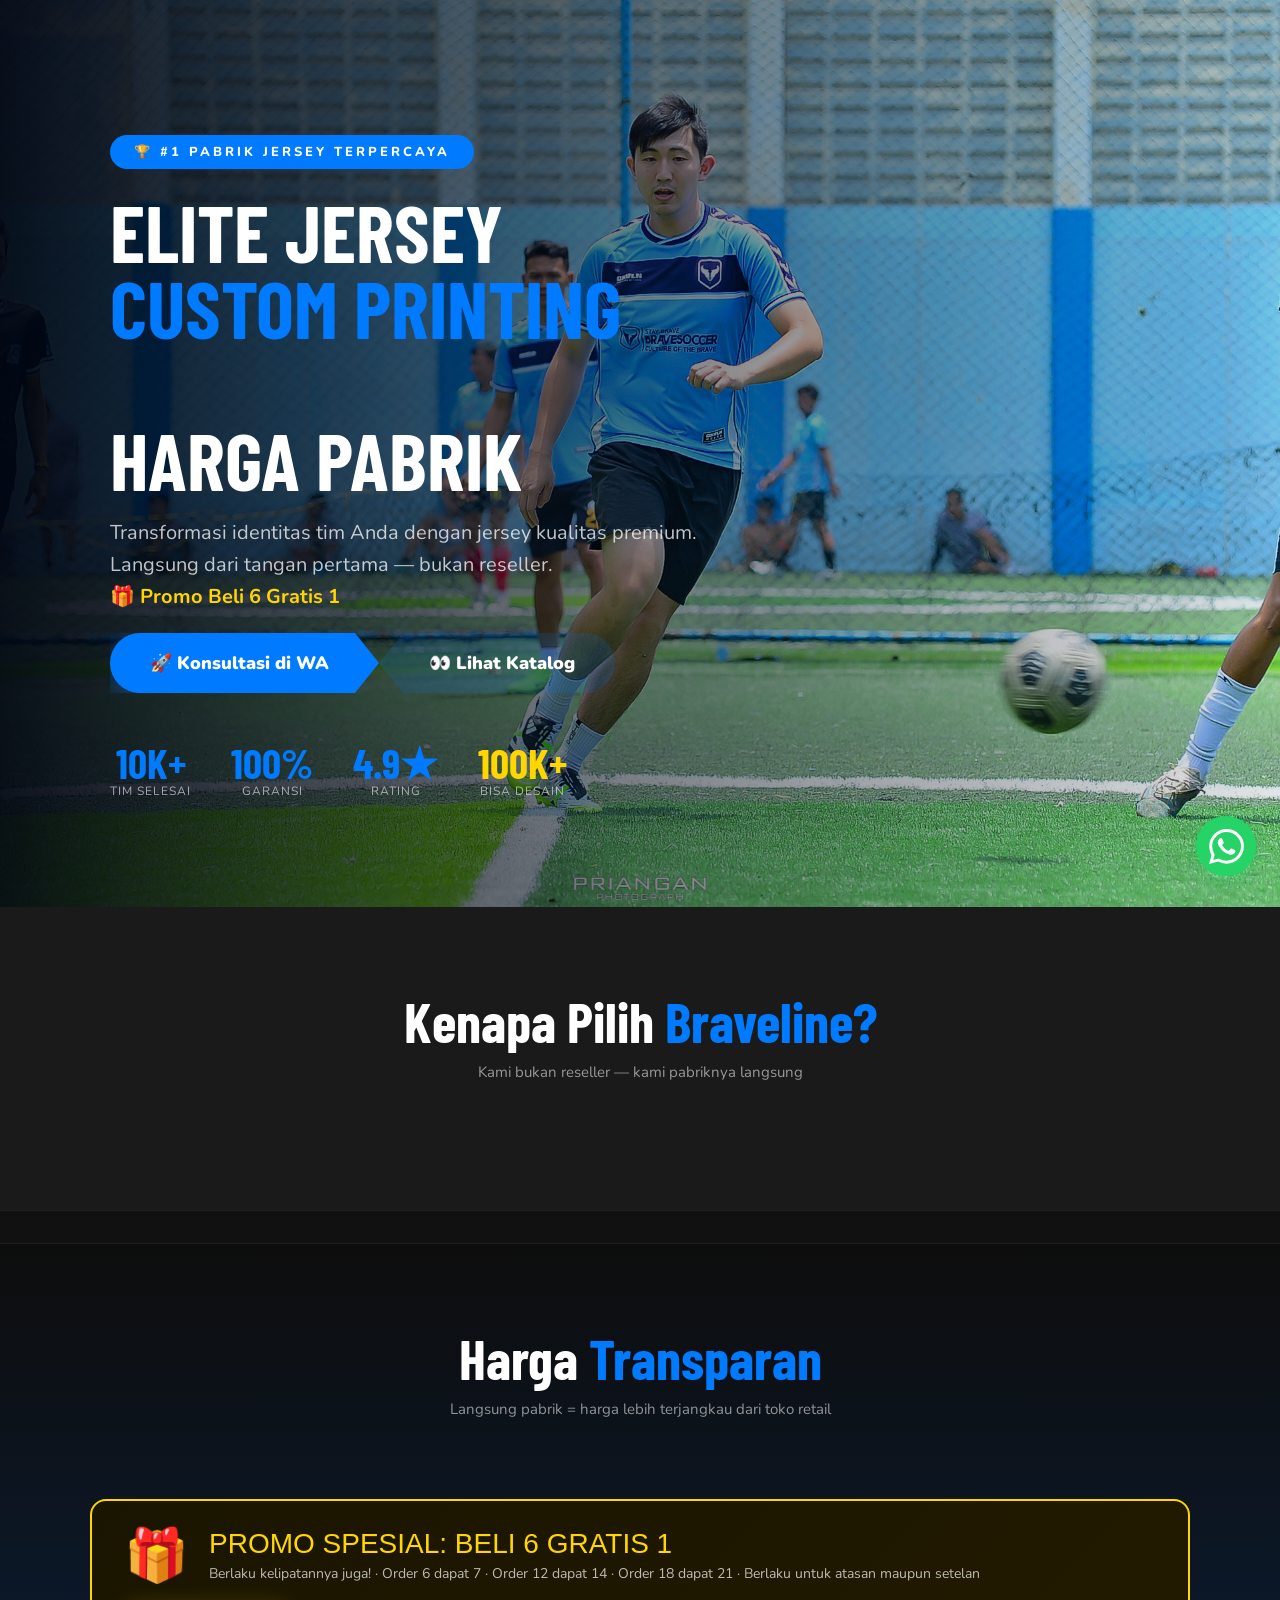
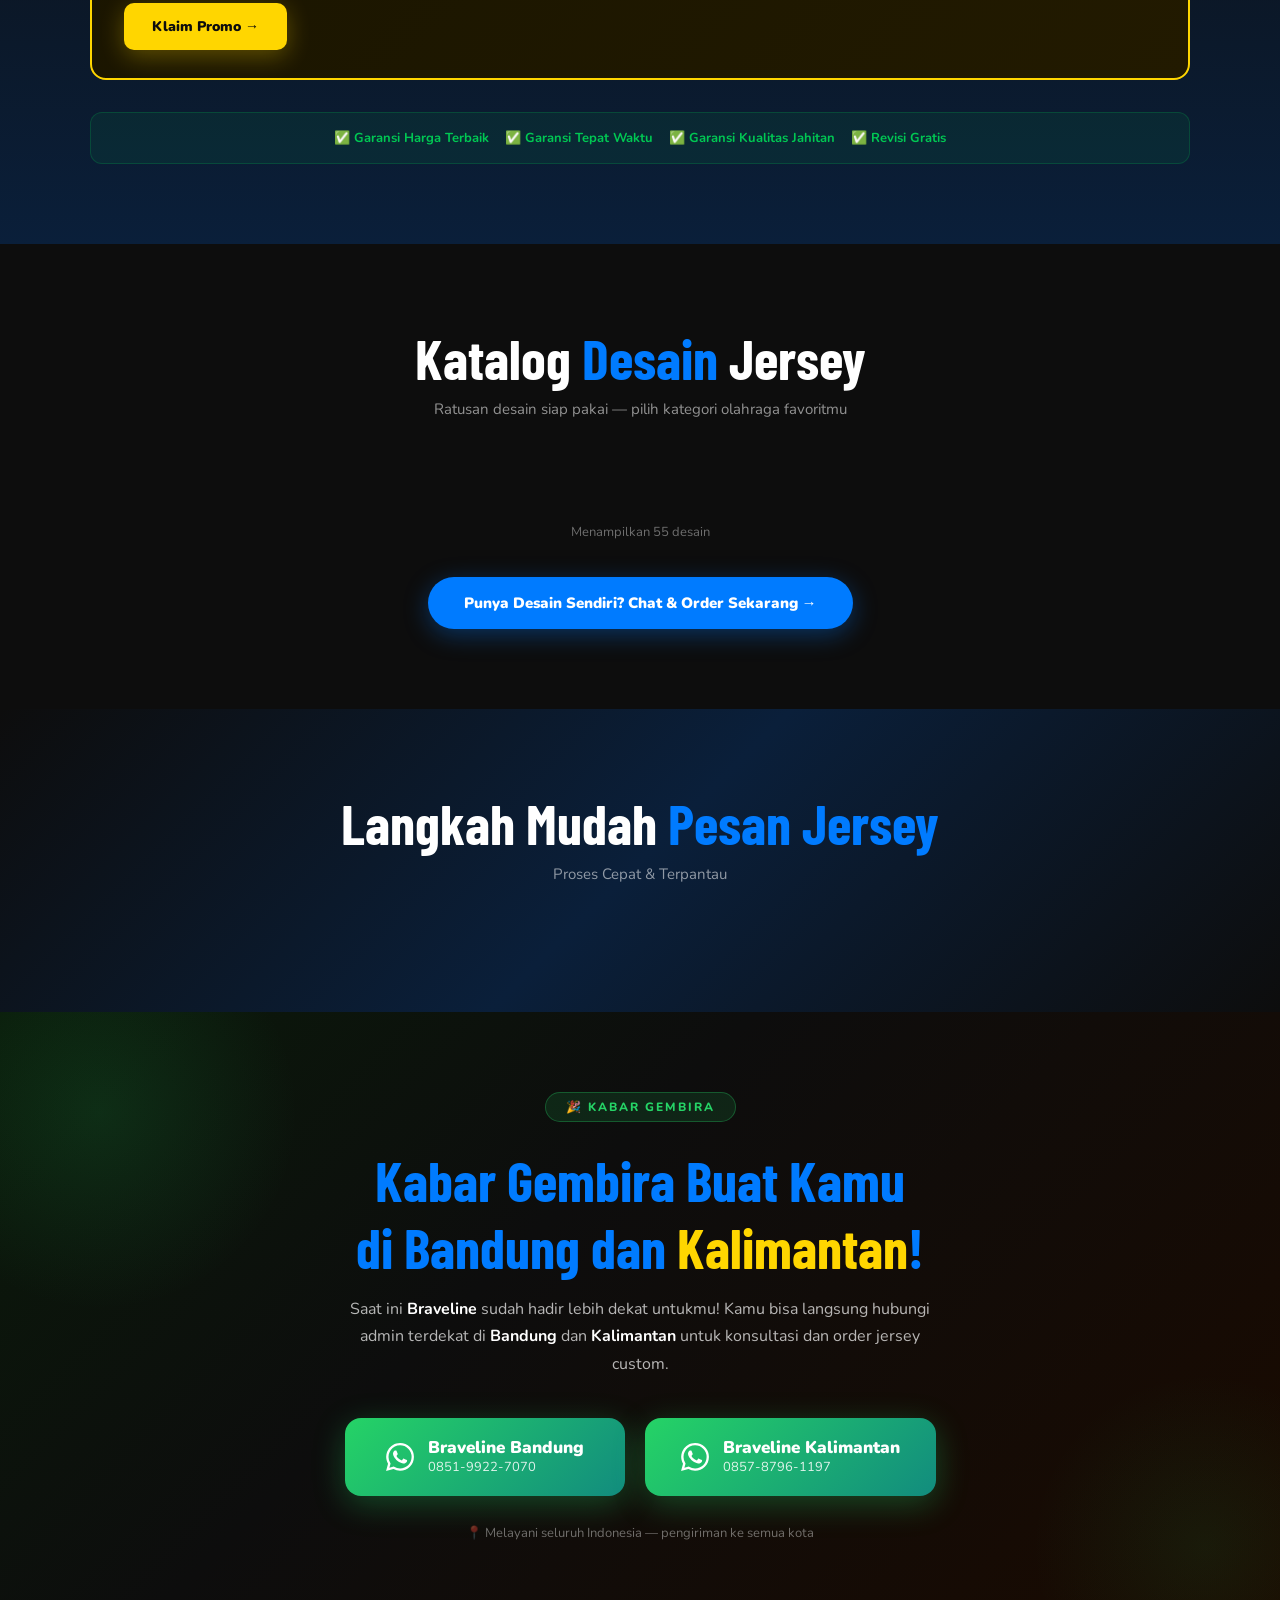
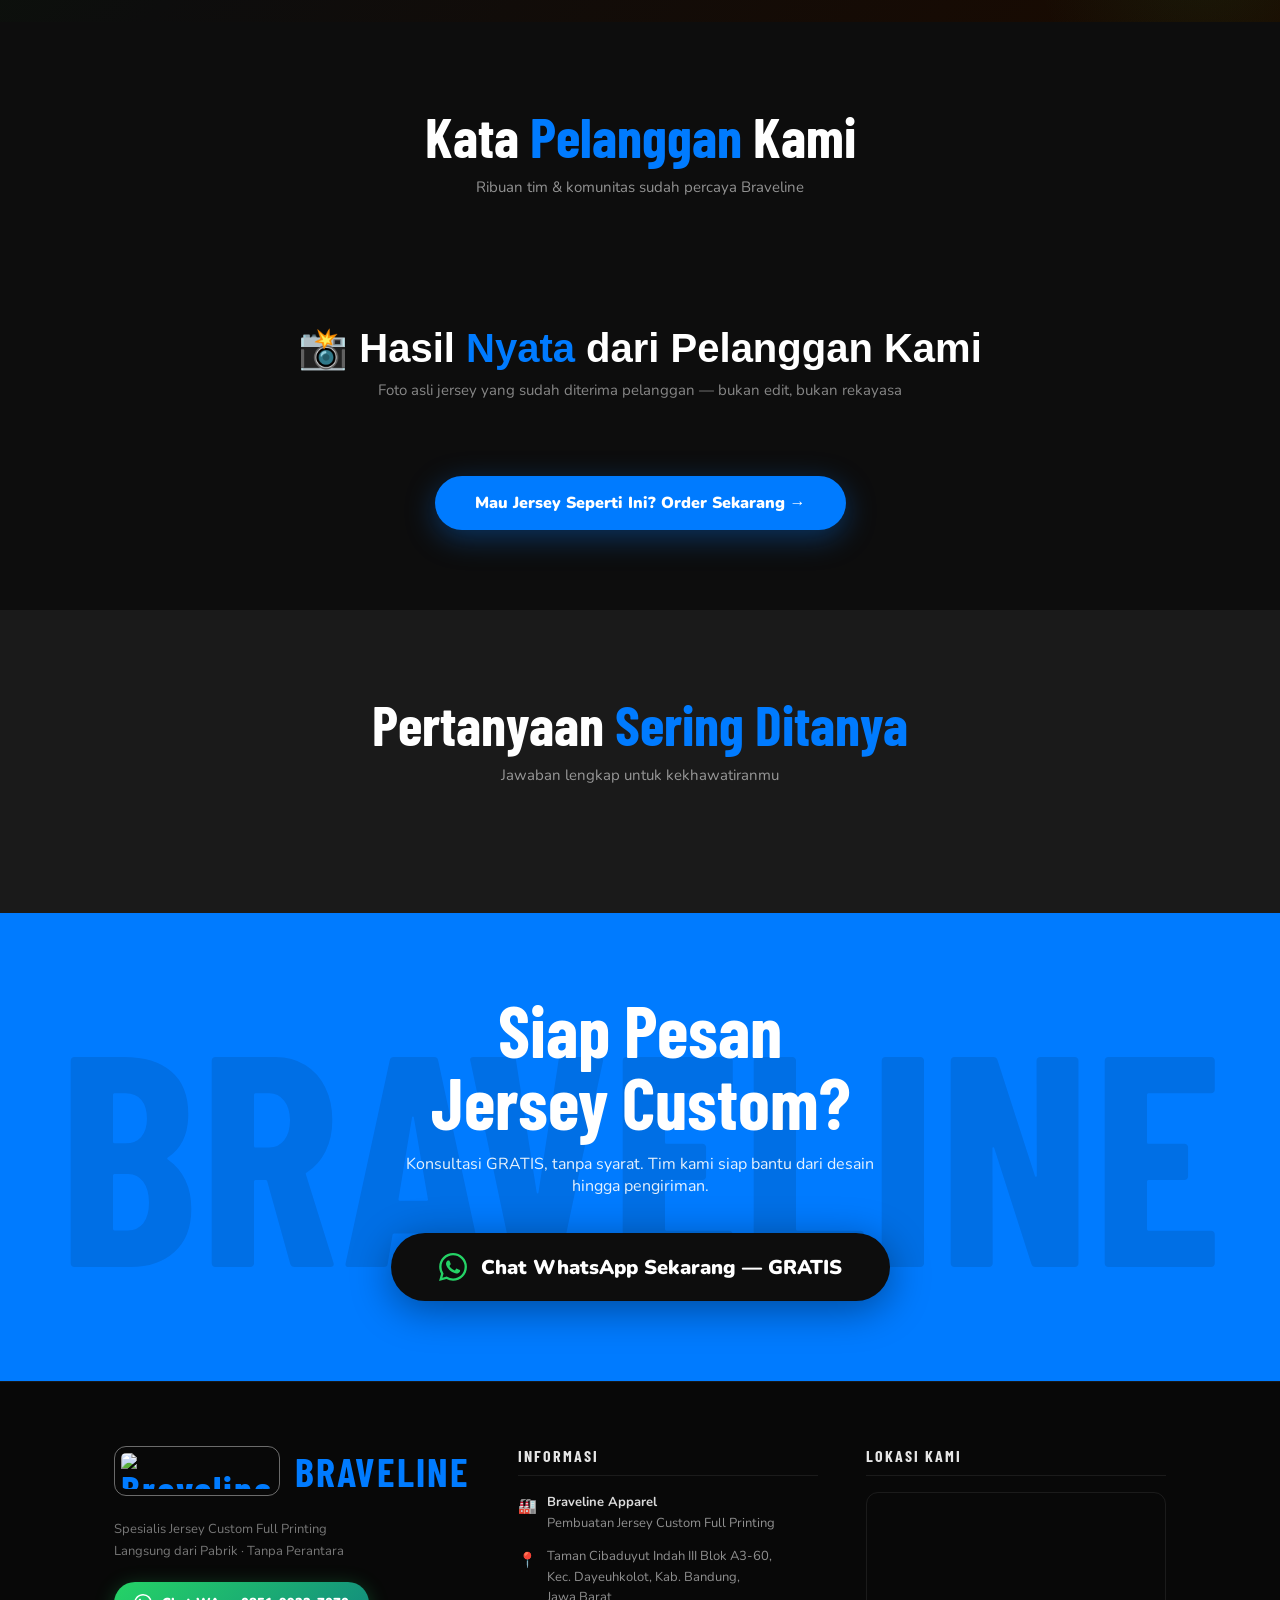
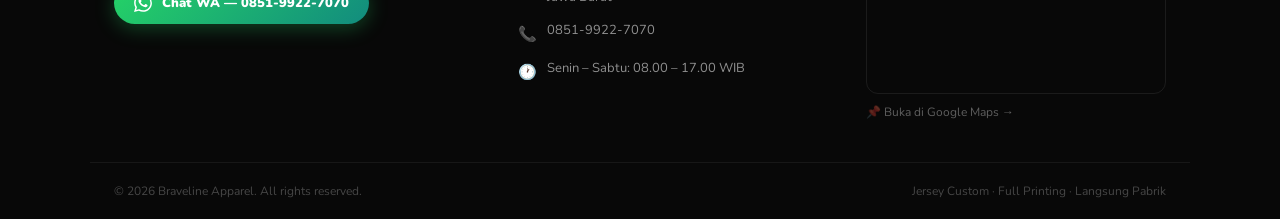
==== commit 46e1a162: "update index.html and recent changes" ====
--- a/index.html
+++ b/index.html
@@ -232,6 +232,9 @@
     background: var(--biru);
     padding: 32px 20px;
     text-align: center;
+    display: none;
+    flex-direction: column;
+    align-items: center;
   }
 
   .countdown-label {
@@ -1709,7 +1712,7 @@
     }
   }
 </style>
-<a href="https://wa.me/6285199227070?text=Halo%20Braveline%2C%20saya%20mau%20konsultasi%20jersey%20custom" class="sticky-wa" target="_blank" rel="noopener" aria-label="Chat WhatsApp">
+<a href="https://wa.me/6285199227070?text=Halo%20Braveline%2C%20saya%20mau%20konsultasi%20jersey%20custom" class="sticky-wa" id="dyn_sticky_wa" target="_blank" rel="noopener" aria-label="Chat WhatsApp">
   <svg viewBox="0 0 24 24" xmlns="http://www.w3.org/2000/svg"><path d="M17.472 14.382c-.297-.149-1.758-.867-2.03-.967-.273-.099-.471-.148-.67.15-.197.297-.767.966-.94 1.164-.173.199-.347.223-.644.075-.297-.15-1.255-.463-2.39-1.475-.883-.788-1.48-1.761-1.653-2.059-.173-.297-.018-.458.13-.606.134-.133.298-.347.446-.52.149-.174.198-.298.298-.497.099-.198.05-.371-.025-.52-.075-.149-.669-1.612-.916-2.207-.242-.579-.487-.5-.669-.51-.173-.008-.371-.01-.57-.01-.198 0-.52.074-.792.372-.272.297-1.04 1.016-1.04 2.479 0 1.462 1.065 2.875 1.213 3.074.149.198 2.096 3.2 5.077 4.487.709.306 1.262.489 1.694.625.712.227 1.36.195 1.871.118.571-.085 1.758-.719 2.006-1.413.248-.694.248-1.289.173-1.413-.074-.124-.272-.198-.57-.347m-5.421 7.403h-.004a9.87 9.87 0 01-5.031-1.378l-.361-.214-3.741.982.998-3.648-.235-.374a9.86 9.86 0 01-1.51-5.26c.001-5.45 4.436-9.884 9.888-9.884 2.64 0 5.122 1.03 6.988 2.898a9.825 9.825 0 012.893 6.994c-.003 5.45-4.437 9.884-9.885 9.884m8.413-18.297A11.815 11.815 0 0012.05 0C5.495 0 .16 5.335.157 11.892c0 2.096.547 4.142 1.588 5.945L.057 24l6.305-1.654a11.882 11.882 0 005.683 1.448h.005c6.554 0 11.89-5.335 11.893-11.893a11.821 11.821 0 00-3.48-8.413z"/></svg>
 </a>
 </body></html>
